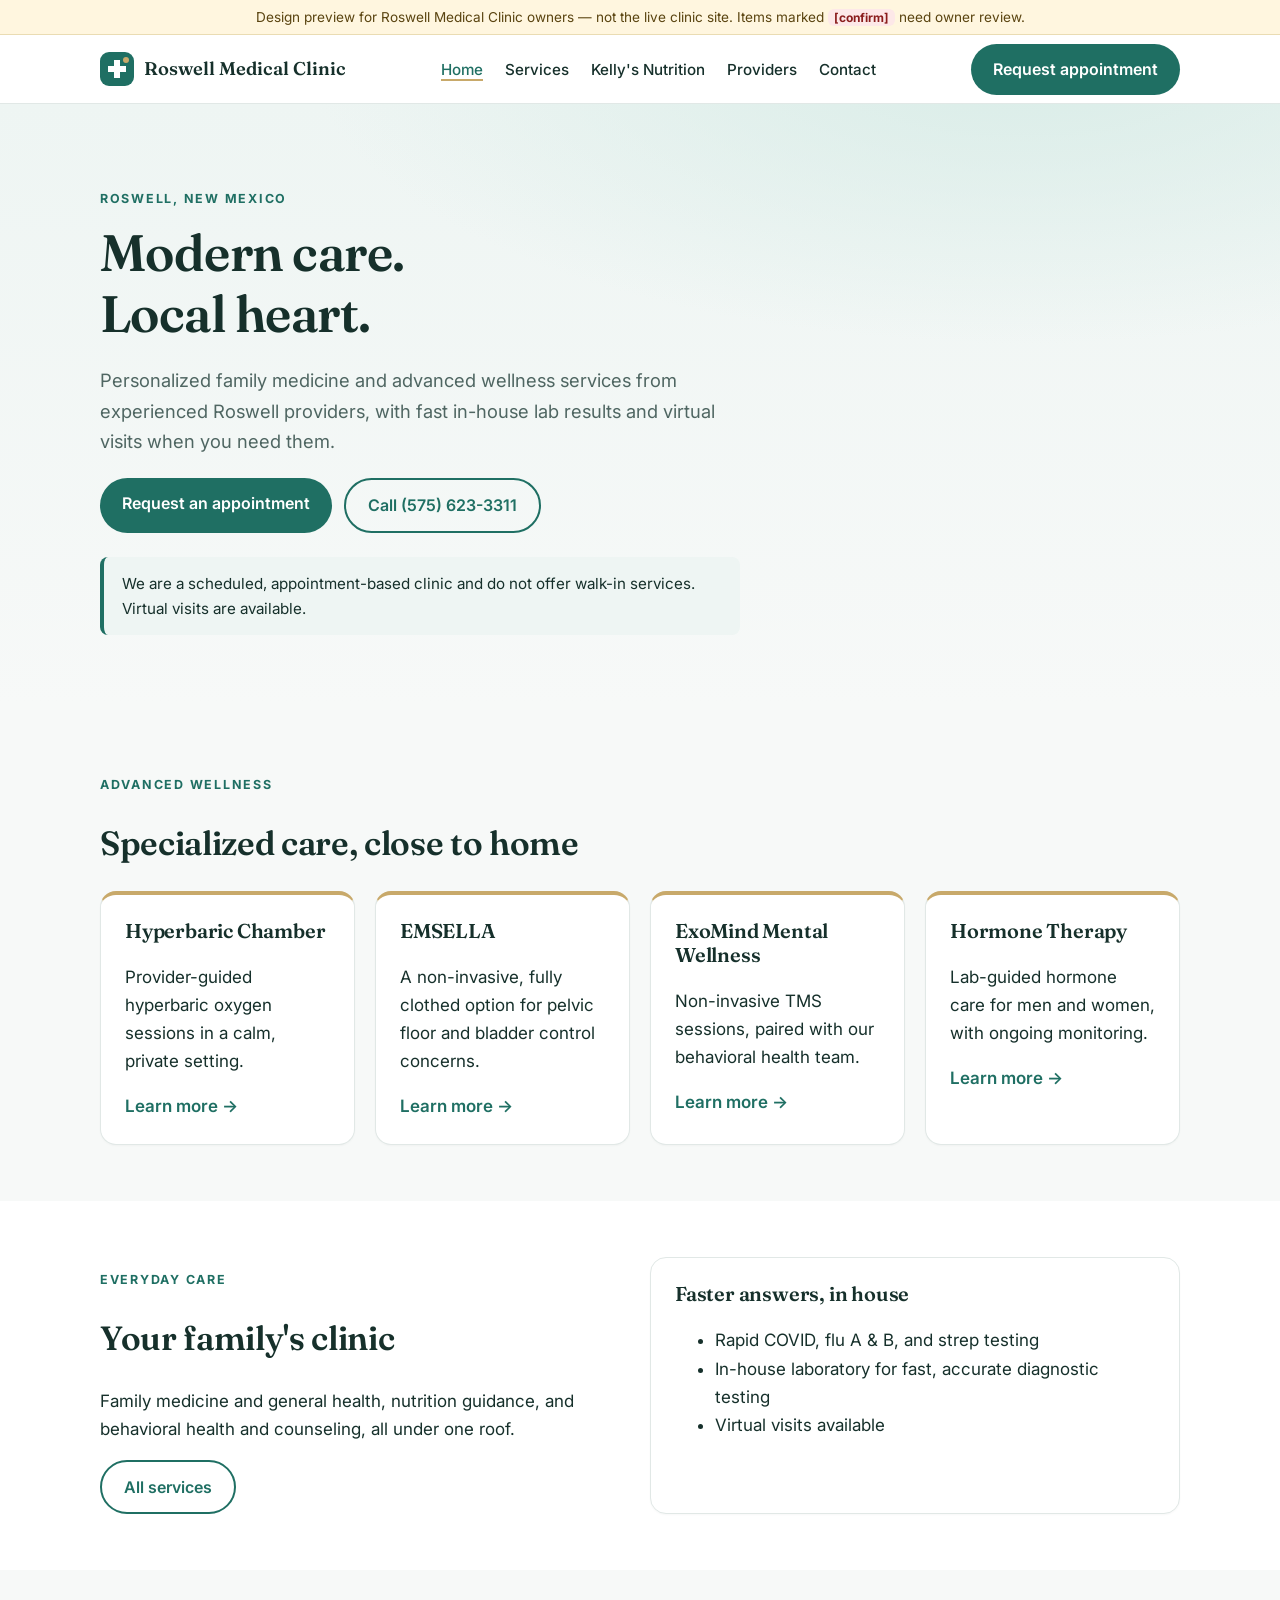
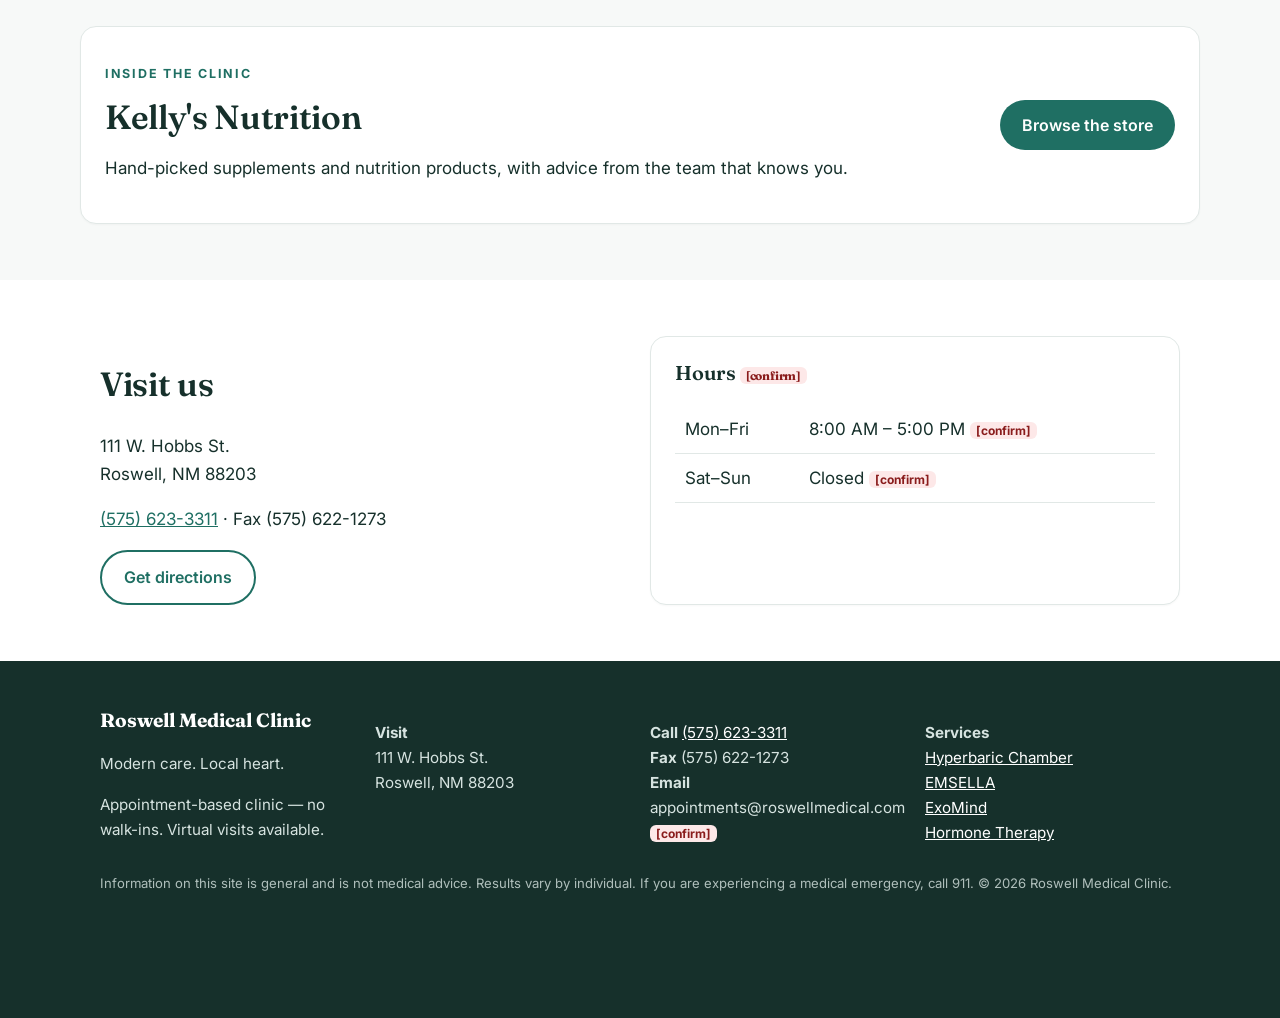
==== roswell-medical/index.html @ 718447cf "Add Roswell Medical Clinic preview site (1/3)" ====
<!doctype html><html lang="en"><head><meta charset="utf-8"><meta name="viewport" content="width=device-width,initial-scale=1">
<meta name="robots" content="noindex,nofollow"><title>Roswell Medical Clinic | Family Medicine & Wellness in Roswell, NM</title><meta name="description" content="Roswell Medical Clinic on W. Hobbs St.: family medicine, in-house lab, rapid testing, behavioral health, hormone therapy, hyperbaric, EMSELLA, and ExoMind. Appointment-based. Call (575) 623-3311.">
<meta property="og:title" content="Roswell Medical Clinic | Family Medicine & Wellness in Roswell, NM"><meta property="og:description" content="Roswell Medical Clinic on W. Hobbs St.: family medicine, in-house lab, rapid testing, behavioral health, hormone therapy, hyperbaric, EMSELLA, and ExoMind. Appointment-based. Call (575) 623-3311."><meta name="theme-color" content="#1f6f63">
<link rel="preconnect" href="https://fonts.googleapis.com"><link href="https://fonts.googleapis.com/css2?family=Fraunces:wght@600&family=Inter:wght@400;500;600;700&display=swap" rel="stylesheet">
<link rel="stylesheet" href="styles.css"><script type="application/ld+json">{"@context": "https://schema.org", "@type": ["MedicalClinic", "LocalBusiness"], "name": "Roswell Medical Clinic", "slogan": "Modern care. Local heart.", "telephone": "+1-575-623-3311", "faxNumber": "+1-575-622-1273", "address": {"@type": "PostalAddress", "streetAddress": "111 W. Hobbs St.", "addressLocality": "Roswell", "addressRegion": "NM", "postalCode": "88203", "addressCountry": "US"}, "url": "https://roswellmedical.com/", "medicalSpecialty": ["PrimaryCare", "Psychiatric"], "availableService": []}</script></head><body>
<a class="skip" href="#main">Skip to content</a><div class="preview">Design preview for Roswell Medical Clinic owners — not the live clinic site. Items marked <span class="confirm">[confirm]</span> need owner review.</div>
<header><div class="wrap hbar"><a class="logo" href="index.html"><svg width="34" height="34" viewBox="0 0 34 34" aria-hidden="true"><rect width="34" height="34" rx="9" fill="#1f6f63"/><path d="M14 8h6v6h6v6h-6v6h-6v-6H8v-6h6z" fill="#fff"/><circle cx="26" cy="8" r="3" fill="#c8a96a"/></svg><span>Roswell Medical Clinic</span></a>
<button class="menu-t" aria-expanded="false" aria-controls="nav" onclick="var n=document.getElementById('nav');n.classList.toggle('open');this.setAttribute('aria-expanded',n.classList.contains('open'))">Menu</button>
<nav id="nav" aria-label="Main"><ul><li><a href="index.html" aria-current="page">Home</a></li><li><a href="services.html">Services</a></li><li><a href="kellys-nutrition.html">Kelly's Nutrition</a></li><li><a href="providers.html">Providers</a></li><li><a href="contact.html">Contact</a></li></ul></nav><a class="btn" href="book.html">Request appointment</a></div></header>
<main id="main">
<section class="hero"><div class="wrap"><p class="eyebrow">Roswell, New Mexico</p><h1>Modern care.<br>Local heart.</h1><p class="lead">Personalized family medicine and advanced wellness services from experienced Roswell providers, with fast in-house lab results and virtual visits when you need them.</p>
<div class="cta"><a class="btn" href="book.html">Request an appointment</a><a class="btn ghost" href="tel:+15756233311">Call (575) 623-3311</a></div>
<p class="note" style="margin-top:24px;max-width:640px">We are a scheduled, appointment-based clinic and do not offer walk-in services. Virtual visits are available.</p></div></section>
<section><div class="wrap"><p class="eyebrow">Advanced wellness</p><h2>Specialized care, close to home</h2><div class="grid">
<div class="card feature"><h3>Hyperbaric Chamber</h3><p>Provider-guided hyperbaric oxygen sessions in a calm, private setting.</p><a class="more" href="hyperbaric-chamber-roswell-nm.html">Learn more →</a></div>
<div class="card feature"><h3>EMSELLA</h3><p>A non-invasive, fully clothed option for pelvic floor and bladder control concerns.</p><a class="more" href="emsella-roswell-nm.html">Learn more →</a></div>
<div class="card feature"><h3>ExoMind Mental Wellness</h3><p>Non-invasive TMS sessions, paired with our behavioral health team.</p><a class="more" href="exomind-roswell-nm.html">Learn more →</a></div>
<div class="card feature"><h3>Hormone Therapy</h3><p>Lab-guided hormone care for men and women, with ongoing monitoring.</p><a class="more" href="hormone-therapy-roswell-nm.html">Learn more →</a></div></div></div></section>
<section style="background:#fff"><div class="wrap grid"><div><p class="eyebrow">Everyday care</p><h2>Your family's clinic</h2><p>Family medicine and general health, nutrition guidance, and behavioral health and counseling, all under one roof.</p><a class="btn ghost" href="services.html">All services</a></div>
<div class="card"><h3>Faster answers, in house</h3><ul><li>Rapid COVID, flu A &amp; B, and strep testing</li><li>In-house laboratory for fast, accurate diagnostic testing</li><li>Virtual visits available</li></ul></div></div></section>
<section><div class="wrap card" style="display:flex;flex-wrap:wrap;gap:24px;align-items:center;justify-content:space-between"><div><p class="eyebrow">Inside the clinic</p><h2 style="margin:.2em 0">Kelly's Nutrition</h2><p>Hand-picked supplements and nutrition products, with advice from the team that knows you.</p></div><a class="btn" href="kellys-nutrition.html">Browse the store</a></div></section>
<section style="background:#fff"><div class="wrap grid"><div><h2>Visit us</h2><p>111 W. Hobbs St.<br>Roswell, NM 88203</p><p><a href="tel:+15756233311">(575) 623-3311</a> · Fax (575) 622-1273</p><a class="btn ghost" href="https://maps.google.com/?q=111+W+Hobbs+St+Roswell+NM+88203">Get directions</a></div><div class="card"><h3>Hours <span class="confirm">[confirm]</span></h3><table><tr><td>Mon–Fri</td><td>8:00 AM – 5:00 PM <span class="confirm">[confirm]</span></td></tr><tr><td>Sat–Sun</td><td>Closed <span class="confirm">[confirm]</span></td></tr></table></div></div></section></main>
<footer><div class="wrap grid"><div><strong style="font-family:Fraunces,serif;font-size:1.2rem;color:#fff">Roswell Medical Clinic</strong><p>Modern care. Local heart.</p><p>Appointment-based clinic — no walk-ins. Virtual visits available.</p></div>
<div><p><strong>Visit</strong><br>111 W. Hobbs St.<br>Roswell, NM 88203</p></div><div><p><strong>Call</strong> <a href="tel:+15756233311">(575) 623-3311</a><br><strong>Fax</strong> (575) 622-1273<br><strong>Email</strong> appointments@roswellmedical.com <span class="confirm">[confirm]</span></p></div>
<div><p><strong>Services</strong><br><a href="hyperbaric-chamber-roswell-nm.html">Hyperbaric Chamber</a><br><a href="emsella-roswell-nm.html">EMSELLA</a><br><a href="exomind-roswell-nm.html">ExoMind</a><br><a href="hormone-therapy-roswell-nm.html">Hormone Therapy</a></p></div></div>
<div class="wrap"><p style="font-size:.82rem;opacity:.8">Information on this site is general and is not medical advice. Results vary by individual. If you are experiencing a medical emergency, call 911. © 2026 Roswell Medical Clinic.</p></div></footer>
<div class="mbar"><a class="btn ghost" href="tel:+15756233311">Call</a><a class="btn" href="book.html">Book</a></div></body></html>
---- roswell-medical/styles.css ----
:root{--ink:#16302b;--muted:#4f6662;--bg:#f7f9f8;--card:#fff;--brand:#1f6f63;--brand-d:#154f47;--accent:#c8a96a;--line:#e1e8e6;--r:16px}
*{box-sizing:border-box}html{scroll-behavior:smooth}body{margin:0;font-family:"Inter",system-ui,-apple-system,Segoe UI,Roboto,sans-serif;color:var(--ink);background:var(--bg);line-height:1.65;font-size:17px}
h1,h2,h3{font-family:"Fraunces",Georgia,serif;line-height:1.2;font-weight:600;letter-spacing:-.01em}h1{font-size:clamp(2rem,5vw,3.2rem);margin:.2em 0 .4em}h2{font-size:clamp(1.5rem,3.4vw,2.1rem)}
a{color:var(--brand)}a:focus-visible,button:focus-visible,input:focus-visible,select:focus-visible,textarea:focus-visible{outline:3px solid var(--accent);outline-offset:2px}
.skip{position:absolute;left:-999px}.skip:focus{left:8px;top:8px;background:#fff;padding:8px;z-index:99}
.wrap{max-width:1120px;margin:0 auto;padding:0 20px}
.preview{background:#fff6df;color:#5a4410;font-size:.85rem;text-align:center;padding:6px 12px;border-bottom:1px solid #eadcb3}
header{background:rgba(255,255,255,.95);backdrop-filter:blur(8px);border-bottom:1px solid var(--line);position:sticky;top:0;z-index:20}
.hbar{display:flex;align-items:center;justify-content:space-between;gap:16px;min-height:68px}
.logo{display:flex;align-items:center;gap:10px;text-decoration:none;color:var(--ink);font-family:"Fraunces",Georgia,serif;font-weight:600;font-size:1.15rem}
.logo svg{flex:none}
nav ul{list-style:none;display:flex;gap:22px;margin:0;padding:0}nav a{text-decoration:none;color:var(--ink);font-weight:500;font-size:.95rem}nav a[aria-current]{color:var(--brand);border-bottom:2px solid var(--accent)}
.btn{display:inline-block;background:var(--brand);color:#fff;text-decoration:none;padding:12px 22px;border-radius:999px;font-weight:600;border:0;cursor:pointer;font-size:1rem}.btn:hover{background:var(--brand-d)}.btn.ghost{background:transparent;color:var(--brand);border:2px solid var(--brand)}
.menu-t{display:none;background:none;border:1px solid var(--line);border-radius:10px;padding:8px 12px;font-size:1rem}
.hero{background:radial-gradient(1200px 500px at 80% -10%,#d8ece7 0,transparent 60%),linear-gradient(180deg,#eef5f3,#f7f9f8);padding:72px 0 56px}
.eyebrow{text-transform:uppercase;letter-spacing:.14em;font-size:.78rem;color:var(--brand);font-weight:700}
.lead{font-size:1.15rem;color:var(--muted);max-width:640px}
.cta{display:flex;flex-wrap:wrap;gap:12px;margin-top:22px}
section{padding:56px 0}.grid{display:grid;gap:20px;grid-template-columns:repeat(auto-fit,minmax(250px,1fr))}
.card{background:var(--card);border:1px solid var(--line);border-radius:var(--r);padding:24px;box-shadow:0 1px 2px rgba(0,0,0,.03)}.card h3{margin-top:0;font-size:1.25rem}.card a.more{font-weight:600;text-decoration:none}
.feature{border-top:4px solid var(--accent)}
.note{background:#eef5f3;border-left:4px solid var(--brand);padding:14px 18px;border-radius:8px;font-size:.95rem}
.warn{background:#fff6df;border-left:4px solid var(--accent);padding:14px 18px;border-radius:8px;font-size:.92rem}
.confirm{background:#fde8e8;color:#8a1c1c;font-size:.75rem;font-weight:700;padding:1px 6px;border-radius:6px;white-space:nowrap}
.price{font-size:1.2rem;font-weight:700}
details{background:#fff;border:1px solid var(--line);border-radius:12px;padding:14px 18px;margin:10px 0}summary{cursor:pointer;font-weight:600}
.steps{counter-reset:s;list-style:none;padding:0}.steps li{counter-increment:s;padding-left:46px;position:relative;margin:14px 0}.steps li:before{content:counter(s);position:absolute;left:0;top:0;width:32px;height:32px;border-radius:50%;background:var(--brand);color:#fff;display:grid;place-items:center;font-weight:700}
form .row{display:grid;gap:16px;grid-template-columns:1fr 1fr}label{font-weight:600;display:block;margin-bottom:4px}input,select,textarea{width:100%;padding:12px;border:1px solid #c5d3d0;border-radius:10px;font:inherit;background:#fff}fieldset{border:1px solid var(--line);border-radius:10px}
table{border-collapse:collapse;width:100%}td,th{padding:10px;border-bottom:1px solid var(--line);text-align:left}
footer{background:var(--ink);color:#d6e3e0;padding:44px 0 110px;font-size:.95rem}footer a{color:#fff}
.mbar{display:none}
@media(max-width:860px){nav{display:none;position:absolute;top:68px;left:0;right:0;background:#fff;border-bottom:1px solid var(--line)}nav.open{display:block}nav ul{flex-direction:column;padding:14px 20px;gap:14px}.menu-t{display:block}.hbar .btn{display:none}form .row{grid-template-columns:1fr}
.mbar{display:flex;position:fixed;bottom:0;left:0;right:0;z-index:30;gap:10px;padding:10px 12px calc(10px + env(safe-area-inset-bottom));background:#fff;border-top:1px solid var(--line);box-shadow:0 -4px 16px rgba(0,0,0,.06)}.mbar a{flex:1;text-align:center}}
@media(prefers-reduced-motion:reduce){html{scroll-behavior:auto}}
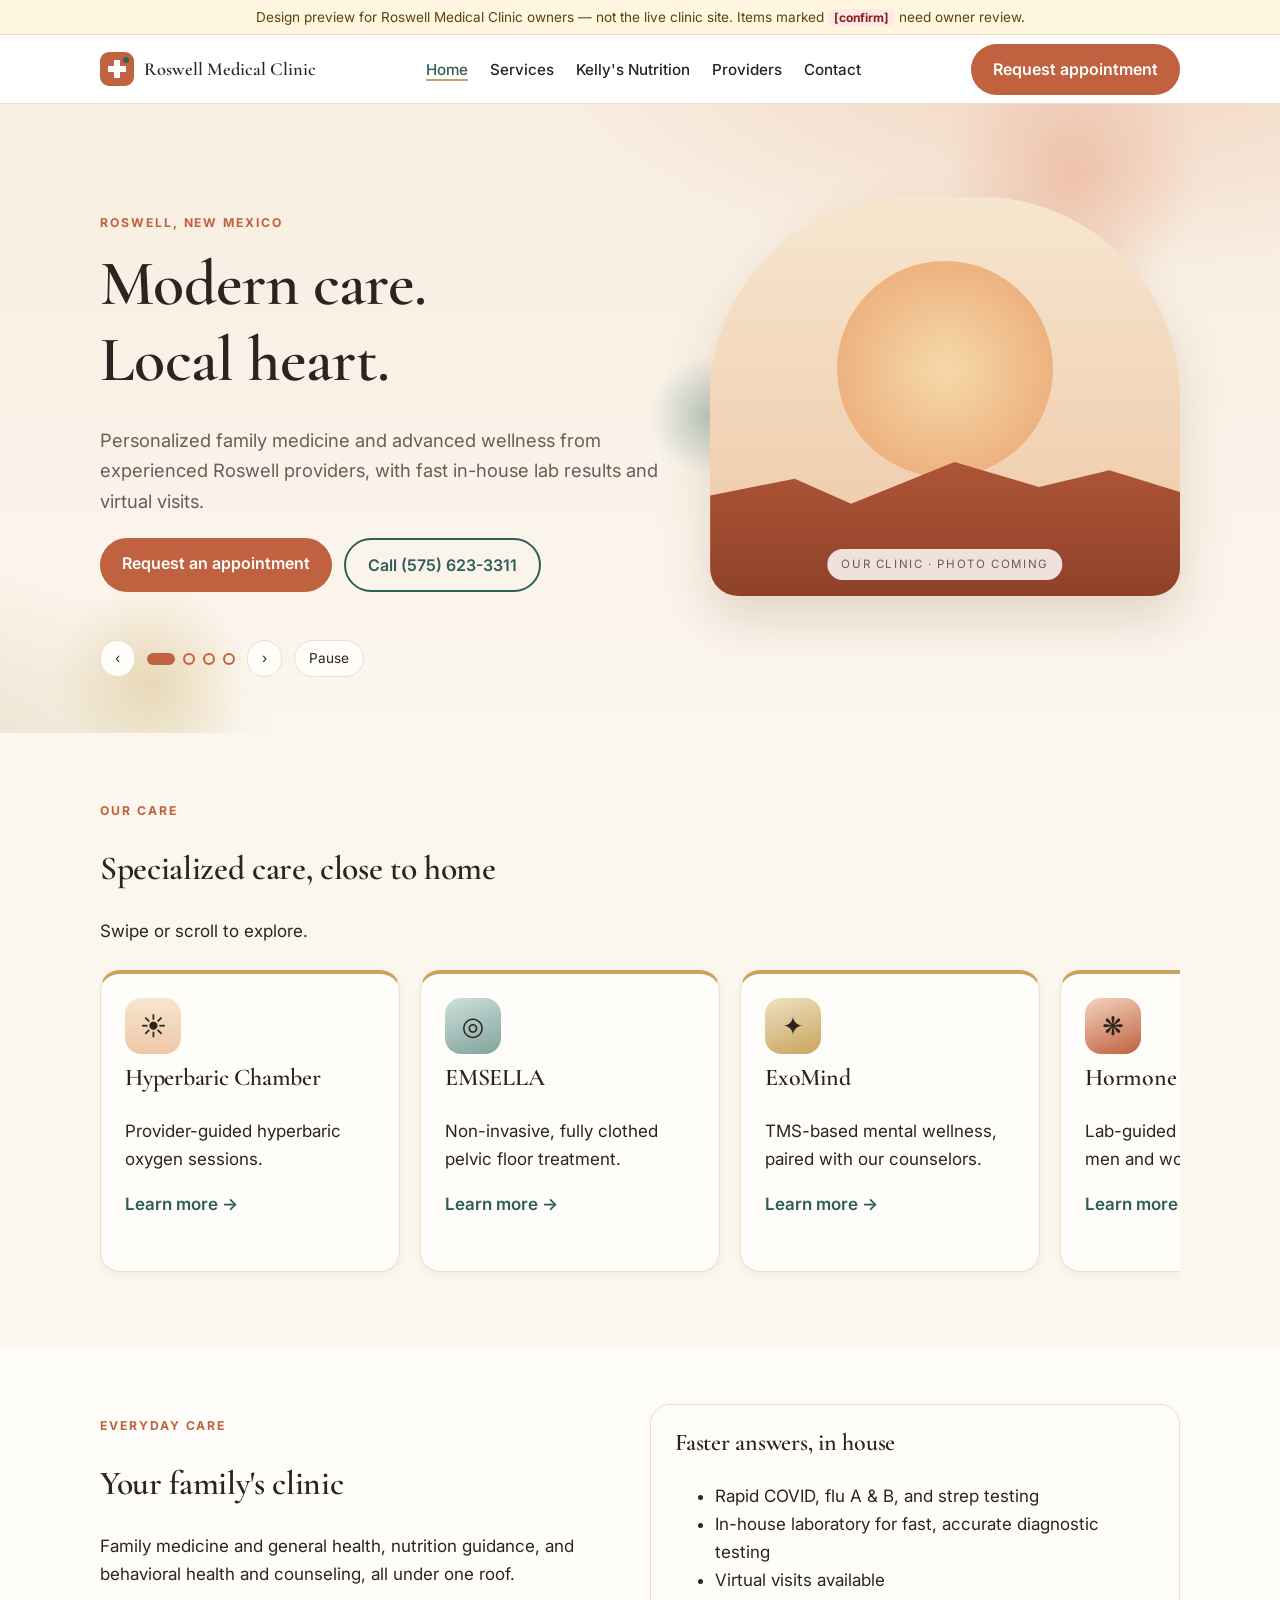
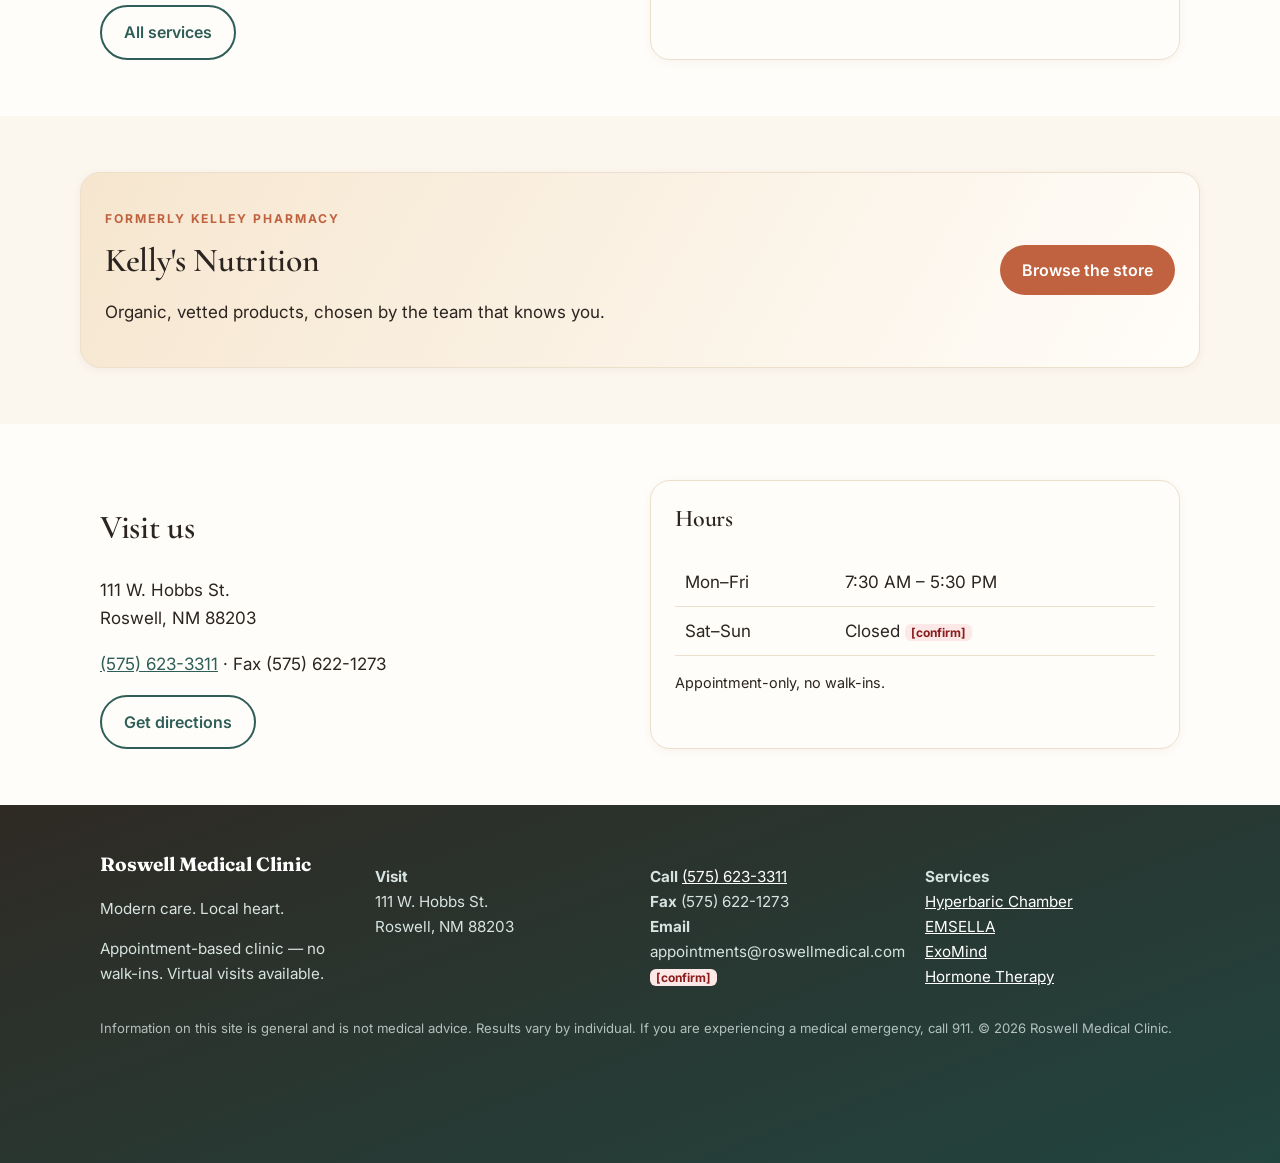
==== commit e285a9da: "Roswell Medical v2: warm redesign, carousels (1/3)" ====
--- a/roswell-medical/index.html
+++ b/roswell-medical/index.html
@@ -1,27 +1,21 @@
 <!doctype html><html lang="en"><head><meta charset="utf-8"><meta name="viewport" content="width=device-width,initial-scale=1">
-<meta name="robots" content="noindex,nofollow"><title>Roswell Medical Clinic | Family Medicine & Wellness in Roswell, NM</title><meta name="description" content="Roswell Medical Clinic on W. Hobbs St.: family medicine, in-house lab, rapid testing, behavioral health, hormone therapy, hyperbaric, EMSELLA, and ExoMind. Appointment-based. Call (575) 623-3311.">
-<meta property="og:title" content="Roswell Medical Clinic | Family Medicine & Wellness in Roswell, NM"><meta property="og:description" content="Roswell Medical Clinic on W. Hobbs St.: family medicine, in-house lab, rapid testing, behavioral health, hormone therapy, hyperbaric, EMSELLA, and ExoMind. Appointment-based. Call (575) 623-3311."><meta name="theme-color" content="#1f6f63">
-<link rel="preconnect" href="https://fonts.googleapis.com"><link href="https://fonts.googleapis.com/css2?family=Fraunces:wght@600&family=Inter:wght@400;500;600;700&display=swap" rel="stylesheet">
+<meta name="robots" content="noindex,nofollow"><title>Roswell Medical Clinic | Family Medicine & Wellness in Roswell, NM</title><meta name="description" content="Roswell Medical Clinic on W. Hobbs St.: family medicine, in-house lab, rapid testing, behavioral health, hormone therapy, hyperbaric, EMSELLA, ExoMind, and Kelly's Nutrition. Call (575) 623-3311.">
+<meta property="og:title" content="Roswell Medical Clinic | Family Medicine & Wellness in Roswell, NM"><meta property="og:description" content="Roswell Medical Clinic on W. Hobbs St.: family medicine, in-house lab, rapid testing, behavioral health, hormone therapy, hyperbaric, EMSELLA, ExoMind, and Kelly's Nutrition. Call (575) 623-3311."><meta name="theme-color" content="#c0623f">
+<link rel="preconnect" href="https://fonts.googleapis.com"><link href="https://fonts.googleapis.com/css2?family=Cormorant+Garamond:wght@500;600;700&family=Fraunces:wght@600&family=Inter:wght@400;500;600;700&display=swap" rel="stylesheet">
 <link rel="stylesheet" href="styles.css"><script type="application/ld+json">{"@context": "https://schema.org", "@type": ["MedicalClinic", "LocalBusiness"], "name": "Roswell Medical Clinic", "slogan": "Modern care. Local heart.", "telephone": "+1-575-623-3311", "faxNumber": "+1-575-622-1273", "address": {"@type": "PostalAddress", "streetAddress": "111 W. Hobbs St.", "addressLocality": "Roswell", "addressRegion": "NM", "postalCode": "88203", "addressCountry": "US"}, "url": "https://roswellmedical.com/", "medicalSpecialty": ["PrimaryCare", "Psychiatric"], "availableService": []}</script></head><body>
 <a class="skip" href="#main">Skip to content</a><div class="preview">Design preview for Roswell Medical Clinic owners — not the live clinic site. Items marked <span class="confirm">[confirm]</span> need owner review.</div>
-<header><div class="wrap hbar"><a class="logo" href="index.html"><svg width="34" height="34" viewBox="0 0 34 34" aria-hidden="true"><rect width="34" height="34" rx="9" fill="#1f6f63"/><path d="M14 8h6v6h6v6h-6v6h-6v-6H8v-6h6z" fill="#fff"/><circle cx="26" cy="8" r="3" fill="#c8a96a"/></svg><span>Roswell Medical Clinic</span></a>
+<header><div class="wrap hbar"><a class="logo" href="index.html"><svg width="34" height="34" viewBox="0 0 34 34" aria-hidden="true"><rect width="34" height="34" rx="9" fill="#c0623f"/><path d="M14 8h6v6h6v6h-6v6h-6v-6H8v-6h6z" fill="#fff"/><circle cx="26" cy="8" r="3" fill="#2f5d57"/></svg><span>Roswell Medical Clinic</span></a>
 <button class="menu-t" aria-expanded="false" aria-controls="nav" onclick="var n=document.getElementById('nav');n.classList.toggle('open');this.setAttribute('aria-expanded',n.classList.contains('open'))">Menu</button>
 <nav id="nav" aria-label="Main"><ul><li><a href="index.html" aria-current="page">Home</a></li><li><a href="services.html">Services</a></li><li><a href="kellys-nutrition.html">Kelly's Nutrition</a></li><li><a href="providers.html">Providers</a></li><li><a href="contact.html">Contact</a></li></ul></nav><a class="btn" href="book.html">Request appointment</a></div></header>
 <main id="main">
-<section class="hero"><div class="wrap"><p class="eyebrow">Roswell, New Mexico</p><h1>Modern care.<br>Local heart.</h1><p class="lead">Personalized family medicine and advanced wellness services from experienced Roswell providers, with fast in-house lab results and virtual visits when you need them.</p>
-<div class="cta"><a class="btn" href="book.html">Request an appointment</a><a class="btn ghost" href="tel:+15756233311">Call (575) 623-3311</a></div>
-<p class="note" style="margin-top:24px;max-width:640px">We are a scheduled, appointment-based clinic and do not offer walk-in services. Virtual visits are available.</p></div></section>
-<section><div class="wrap"><p class="eyebrow">Advanced wellness</p><h2>Specialized care, close to home</h2><div class="grid">
-<div class="card feature"><h3>Hyperbaric Chamber</h3><p>Provider-guided hyperbaric oxygen sessions in a calm, private setting.</p><a class="more" href="hyperbaric-chamber-roswell-nm.html">Learn more →</a></div>
-<div class="card feature"><h3>EMSELLA</h3><p>A non-invasive, fully clothed option for pelvic floor and bladder control concerns.</p><a class="more" href="emsella-roswell-nm.html">Learn more →</a></div>
-<div class="card feature"><h3>ExoMind Mental Wellness</h3><p>Non-invasive TMS sessions, paired with our behavioral health team.</p><a class="more" href="exomind-roswell-nm.html">Learn more →</a></div>
-<div class="card feature"><h3>Hormone Therapy</h3><p>Lab-guided hormone care for men and women, with ongoing monitoring.</p><a class="more" href="hormone-therapy-roswell-nm.html">Learn more →</a></div></div></div></section>
-<section style="background:#fff"><div class="wrap grid"><div><p class="eyebrow">Everyday care</p><h2>Your family's clinic</h2><p>Family medicine and general health, nutrition guidance, and behavioral health and counseling, all under one roof.</p><a class="btn ghost" href="services.html">All services</a></div>
+<section class="hero" aria-label="Featured"><div class="blob b1"></div><div class="blob b2"></div><div class="blob b3"></div><div class="wrap"><div class="car" data-car aria-roledescription="carousel" aria-label="Clinic highlights"><div class="car-track" aria-live="off"><div class="slide" role="group" aria-roledescription="slide"><div class="hs"><div><p class="eyebrow">Roswell, New Mexico</p><h1>Modern care.<br>Local heart.</h1><p class="lead">Personalized family medicine and advanced wellness from experienced Roswell providers, with fast in-house lab results and virtual visits.</p><div class="cta"><a class="btn" href="book.html">Request an appointment</a><a class="btn ghost" href="tel:+15756233311">Call (575) 623-3311</a></div></div><div class="art g1" role="img" aria-label="Decorative illustration, Our clinic photo coming"><div class="sun"></div><div class="mesa"></div><span class="tag">Our clinic · photo coming</span></div></div></div><div class="slide" role="group" aria-roledescription="slide"><div class="hs"><div><p class="eyebrow">Advanced wellness</p><h1>Hyperbaric chamber, right here in Roswell</h1><p class="lead">Provider-guided hyperbaric oxygen sessions in a calm, private setting. Every plan starts with a consultation.</p><div class="cta"><a class="btn" href="hyperbaric-chamber-roswell-nm.html">Explore hyperbaric</a><a class="btn ghost" href="book.html?service=hyperbaric">Book a consult</a></div></div><div class="art g2" role="img" aria-label="Decorative illustration, Hyperbaric suite photo coming"><div class="ring" style="width:60%;aspect-ratio:1;top:12%;left:20%"></div><div class="ring" style="width:36%;aspect-ratio:1;top:24%;left:32%;animation-delay:-4s"></div><span class="tag">Hyperbaric suite · photo coming</span></div></div></div><div class="slide" role="group" aria-roledescription="slide"><div class="hs"><div><p class="eyebrow">Inside the clinic</p><h1>Kelly's Nutrition</h1><p class="lead">Formerly Kelley Pharmacy, now Kelly's Nutrition. Organic, vetted supplements, therapeutics, freezer meats, and freeze-dryers.</p><div class="cta"><a class="btn" href="kellys-nutrition.html">Visit the store</a><a class="btn ghost" href="tel:+15756233311">Ask our nutrition desk</a></div></div><div class="art g3" role="img" aria-label="Decorative illustration, Kelly's Nutrition photo coming"><div class="sun"></div><div class="mesa"></div><span class="tag">Kelly's Nutrition · photo coming</span></div></div></div><div class="slide" role="group" aria-roledescription="slide"><div class="hs"><div><p class="eyebrow">Appointment-based care</p><h1>Book a visit that fits your day</h1><p class="lead">Open weekdays 7:30 AM to 5:30 PM. We're appointment-only, no walk-ins, and virtual visits are available.</p><div class="cta"><a class="btn" href="book.html">Request an appointment</a><a class="btn ghost" href="contact.html">Hours &amp; directions</a></div></div><div class="art g4" role="img" aria-label="Decorative illustration, Front desk photo coming"><div class="ring" style="width:60%;aspect-ratio:1;top:12%;left:20%"></div><div class="ring" style="width:36%;aspect-ratio:1;top:24%;left:32%;animation-delay:-4s"></div><span class="tag">Front desk · photo coming</span></div></div></div></div><div class="ctrl"><button class="arr prev" type="button" aria-label="Previous slide">‹</button><div class="dots"></div><button class="arr next" type="button" aria-label="Next slide">›</button><button class="pb" type="button">Pause</button></div></div></div></section>
+<section><div class="wrap"><p class="eyebrow">Our care</p><h2>Specialized care, close to home</h2><p>Swipe or scroll to explore.</p><div class="rail" role="region" aria-label="Services" tabindex="0"><div class="card feature"><div class="cat-ic g1" aria-hidden="true">☀</div><h3>Hyperbaric Chamber</h3><p>Provider-guided hyperbaric oxygen sessions.</p><a class="more" href="hyperbaric-chamber-roswell-nm.html">Learn more →</a></div><div class="card feature"><div class="cat-ic g2" aria-hidden="true">◎</div><h3>EMSELLA</h3><p>Non-invasive, fully clothed pelvic floor treatment.</p><a class="more" href="emsella-roswell-nm.html">Learn more →</a></div><div class="card feature"><div class="cat-ic g3" aria-hidden="true">✦</div><h3>ExoMind</h3><p>TMS-based mental wellness, paired with our counselors.</p><a class="more" href="exomind-roswell-nm.html">Learn more →</a></div><div class="card feature"><div class="cat-ic g4" aria-hidden="true">❋</div><h3>Hormone Therapy</h3><p>Lab-guided hormone care for men and women.</p><a class="more" href="hormone-therapy-roswell-nm.html">Learn more →</a></div><div class="card feature"><div class="cat-ic g1" aria-hidden="true">✚</div><h3>Family Medicine</h3><p>Checkups, chronic care, and sick visits for every age.</p><a class="more" href="services.html">Learn more →</a></div><div class="card feature"><div class="cat-ic g2" aria-hidden="true">⚗</div><h3>In-House Lab &amp; Rapid Tests</h3><p>COVID, flu A &amp; B, and strep, plus fast diagnostics.</p><a class="more" href="services.html">Learn more →</a></div><div class="card feature"><div class="cat-ic g3" aria-hidden="true">❦</div><h3>Behavioral Health</h3><p>Counseling and behavioral health support.</p><a class="more" href="services.html">Learn more →</a></div></div></div></section>
+<section style="background:var(--card)"><div class="wrap grid"><div><p class="eyebrow">Everyday care</p><h2>Your family's clinic</h2><p>Family medicine and general health, nutrition guidance, and behavioral health and counseling, all under one roof.</p><a class="btn ghost" href="services.html">All services</a></div>
 <div class="card"><h3>Faster answers, in house</h3><ul><li>Rapid COVID, flu A &amp; B, and strep testing</li><li>In-house laboratory for fast, accurate diagnostic testing</li><li>Virtual visits available</li></ul></div></div></section>
-<section><div class="wrap card" style="display:flex;flex-wrap:wrap;gap:24px;align-items:center;justify-content:space-between"><div><p class="eyebrow">Inside the clinic</p><h2 style="margin:.2em 0">Kelly's Nutrition</h2><p>Hand-picked supplements and nutrition products, with advice from the team that knows you.</p></div><a class="btn" href="kellys-nutrition.html">Browse the store</a></div></section>
-<section style="background:#fff"><div class="wrap grid"><div><h2>Visit us</h2><p>111 W. Hobbs St.<br>Roswell, NM 88203</p><p><a href="tel:+15756233311">(575) 623-3311</a> · Fax (575) 622-1273</p><a class="btn ghost" href="https://maps.google.com/?q=111+W+Hobbs+St+Roswell+NM+88203">Get directions</a></div><div class="card"><h3>Hours <span class="confirm">[confirm]</span></h3><table><tr><td>Mon–Fri</td><td>8:00 AM – 5:00 PM <span class="confirm">[confirm]</span></td></tr><tr><td>Sat–Sun</td><td>Closed <span class="confirm">[confirm]</span></td></tr></table></div></div></section></main>
+<section><div class="wrap card" style="display:flex;flex-wrap:wrap;gap:24px;align-items:center;justify-content:space-between;background:linear-gradient(120deg,#f6e6cf,#fffdf9)"><div><p class="eyebrow">Formerly Kelley Pharmacy</p><h2 style="margin:.2em 0">Kelly's Nutrition</h2><p>Organic, vetted products, chosen by the team that knows you.</p></div><a class="btn" href="kellys-nutrition.html">Browse the store</a></div></section>
+<section style="background:var(--card)"><div class="wrap grid"><div><h2>Visit us</h2><p>111 W. Hobbs St.<br>Roswell, NM 88203</p><p><a href="tel:+15756233311">(575) 623-3311</a> · Fax (575) 622-1273</p><a class="btn ghost" href="https://maps.google.com/?q=111+W+Hobbs+St+Roswell+NM+88203">Get directions</a></div><div class="card"><h3>Hours</h3><table><tr><td>Mon–Fri</td><td>7:30 AM – 5:30 PM</td></tr><tr><td>Sat–Sun</td><td>Closed <span class="confirm">[confirm]</span></td></tr></table><p style="font-size:.9rem">Appointment-only, no walk-ins.</p></div></div></section></main>
 <footer><div class="wrap grid"><div><strong style="font-family:Fraunces,serif;font-size:1.2rem;color:#fff">Roswell Medical Clinic</strong><p>Modern care. Local heart.</p><p>Appointment-based clinic — no walk-ins. Virtual visits available.</p></div>
 <div><p><strong>Visit</strong><br>111 W. Hobbs St.<br>Roswell, NM 88203</p></div><div><p><strong>Call</strong> <a href="tel:+15756233311">(575) 623-3311</a><br><strong>Fax</strong> (575) 622-1273<br><strong>Email</strong> appointments@roswellmedical.com <span class="confirm">[confirm]</span></p></div>
 <div><p><strong>Services</strong><br><a href="hyperbaric-chamber-roswell-nm.html">Hyperbaric Chamber</a><br><a href="emsella-roswell-nm.html">EMSELLA</a><br><a href="exomind-roswell-nm.html">ExoMind</a><br><a href="hormone-therapy-roswell-nm.html">Hormone Therapy</a></p></div></div>
 <div class="wrap"><p style="font-size:.82rem;opacity:.8">Information on this site is general and is not medical advice. Results vary by individual. If you are experiencing a medical emergency, call 911. © 2026 Roswell Medical Clinic.</p></div></footer>
-<div class="mbar"><a class="btn ghost" href="tel:+15756233311">Call</a><a class="btn" href="book.html">Book</a></div></body></html>+<div class="mbar"><a class="btn ghost" href="tel:+15756233311">Call</a><a class="btn" href="book.html">Book</a></div><script src="site.js" defer></script></body></html>
--- a/roswell-medical/styles.css
+++ b/roswell-medical/styles.css
@@ -1,35 +1,53 @@
 
-:root{--ink:#16302b;--muted:#4f6662;--bg:#f7f9f8;--card:#fff;--brand:#1f6f63;--brand-d:#154f47;--accent:#c8a96a;--line:#e1e8e6;--r:16px}
+:root{--ink:#2b2420;--muted:#6b5d52;--bg:#fbf6ee;--card:#fffdf9;--brand:#2f5d57;--brand-d:#22443f;--terra:#c0623f;--sand:#e9d8bf;--accent:#c9a45c;--line:#ecdfcc;--r:20px}
 *{box-sizing:border-box}html{scroll-behavior:smooth}body{margin:0;font-family:"Inter",system-ui,-apple-system,Segoe UI,Roboto,sans-serif;color:var(--ink);background:var(--bg);line-height:1.65;font-size:17px}
-h1,h2,h3{font-family:"Fraunces",Georgia,serif;line-height:1.2;font-weight:600;letter-spacing:-.01em}h1{font-size:clamp(2rem,5vw,3.2rem);margin:.2em 0 .4em}h2{font-size:clamp(1.5rem,3.4vw,2.1rem)}
+h1,h2,h3{font-family:"Cormorant Garamond","Fraunces",Georgia,serif;line-height:1.2;font-weight:600;letter-spacing:-.01em}h1{font-size:clamp(2.4rem,6vw,4rem);margin:.2em 0 .4em}h2{font-size:clamp(1.5rem,3.4vw,2.1rem)}
 a{color:var(--brand)}a:focus-visible,button:focus-visible,input:focus-visible,select:focus-visible,textarea:focus-visible{outline:3px solid var(--accent);outline-offset:2px}
 .skip{position:absolute;left:-999px}.skip:focus{left:8px;top:8px;background:#fff;padding:8px;z-index:99}
 .wrap{max-width:1120px;margin:0 auto;padding:0 20px}
 .preview{background:#fff6df;color:#5a4410;font-size:.85rem;text-align:center;padding:6px 12px;border-bottom:1px solid #eadcb3}
 header{background:rgba(255,255,255,.95);backdrop-filter:blur(8px);border-bottom:1px solid var(--line);position:sticky;top:0;z-index:20}
 .hbar{display:flex;align-items:center;justify-content:space-between;gap:16px;min-height:68px}
-.logo{display:flex;align-items:center;gap:10px;text-decoration:none;color:var(--ink);font-family:"Fraunces",Georgia,serif;font-weight:600;font-size:1.15rem}
+.logo{display:flex;align-items:center;gap:10px;text-decoration:none;color:var(--ink);font-family:"Cormorant Garamond","Fraunces",Georgia,serif;font-weight:600;font-size:1.15rem}
 .logo svg{flex:none}
 nav ul{list-style:none;display:flex;gap:22px;margin:0;padding:0}nav a{text-decoration:none;color:var(--ink);font-weight:500;font-size:.95rem}nav a[aria-current]{color:var(--brand);border-bottom:2px solid var(--accent)}
-.btn{display:inline-block;background:var(--brand);color:#fff;text-decoration:none;padding:12px 22px;border-radius:999px;font-weight:600;border:0;cursor:pointer;font-size:1rem}.btn:hover{background:var(--brand-d)}.btn.ghost{background:transparent;color:var(--brand);border:2px solid var(--brand)}
+.btn{display:inline-block;transition:transform .2s,background .2s;background:var(--terra);color:#fff;text-decoration:none;padding:12px 22px;border-radius:999px;font-weight:600;border:0;cursor:pointer;font-size:1rem}.btn:hover{background:#a14f30;transform:translateY(-2px)}.btn.ghost{background:transparent;color:var(--brand);border:2px solid var(--brand)}.btn.ghost:hover{background:var(--brand);color:#fff}
 .menu-t{display:none;background:none;border:1px solid var(--line);border-radius:10px;padding:8px 12px;font-size:1rem}
-.hero{background:radial-gradient(1200px 500px at 80% -10%,#d8ece7 0,transparent 60%),linear-gradient(180deg,#eef5f3,#f7f9f8);padding:72px 0 56px}
-.eyebrow{text-transform:uppercase;letter-spacing:.14em;font-size:.78rem;color:var(--brand);font-weight:700}
+.hero{background:radial-gradient(900px 420px at 85% -10%,#f1d3bf 0,transparent 60%),radial-gradient(700px 400px at -10% 110%,#e6dcc3 0,transparent 60%),linear-gradient(180deg,#f8eee1,#fbf6ee);padding:72px 0 56px;position:relative;overflow:hidden}
+.eyebrow{text-transform:uppercase;letter-spacing:.16em;font-size:.76rem;color:var(--terra);font-weight:700}
 .lead{font-size:1.15rem;color:var(--muted);max-width:640px}
 .cta{display:flex;flex-wrap:wrap;gap:12px;margin-top:22px}
 section{padding:56px 0}.grid{display:grid;gap:20px;grid-template-columns:repeat(auto-fit,minmax(250px,1fr))}
-.card{background:var(--card);border:1px solid var(--line);border-radius:var(--r);padding:24px;box-shadow:0 1px 2px rgba(0,0,0,.03)}.card h3{margin-top:0;font-size:1.25rem}.card a.more{font-weight:600;text-decoration:none}
+.card{background:var(--card);border:1px solid var(--line);border-radius:var(--r);padding:24px;box-shadow:0 2px 10px rgba(90,60,30,.05);transition:transform .25s,box-shadow .25s}.card:hover{transform:translateY(-4px);box-shadow:0 14px 30px rgba(90,60,30,.12)}.card h3{margin-top:0;font-size:1.5rem}.card a.more{font-weight:600;text-decoration:none}
 .feature{border-top:4px solid var(--accent)}
-.note{background:#eef5f3;border-left:4px solid var(--brand);padding:14px 18px;border-radius:8px;font-size:.95rem}
+.note{background:#f3ece0;border-left:4px solid var(--brand);padding:14px 18px;border-radius:8px;font-size:.95rem}
 .warn{background:#fff6df;border-left:4px solid var(--accent);padding:14px 18px;border-radius:8px;font-size:.92rem}
 .confirm{background:#fde8e8;color:#8a1c1c;font-size:.75rem;font-weight:700;padding:1px 6px;border-radius:6px;white-space:nowrap}
 .price{font-size:1.2rem;font-weight:700}
 details{background:#fff;border:1px solid var(--line);border-radius:12px;padding:14px 18px;margin:10px 0}summary{cursor:pointer;font-weight:600}
-.steps{counter-reset:s;list-style:none;padding:0}.steps li{counter-increment:s;padding-left:46px;position:relative;margin:14px 0}.steps li:before{content:counter(s);position:absolute;left:0;top:0;width:32px;height:32px;border-radius:50%;background:var(--brand);color:#fff;display:grid;place-items:center;font-weight:700}
+.steps{counter-reset:s;list-style:none;padding:0}.steps li{counter-increment:s;padding-left:46px;position:relative;margin:14px 0}.steps li:before{content:counter(s);position:absolute;left:0;top:0;width:32px;height:32px;border-radius:50%;background:var(--terra);color:#fff;display:grid;place-items:center;font-weight:700}
 form .row{display:grid;gap:16px;grid-template-columns:1fr 1fr}label{font-weight:600;display:block;margin-bottom:4px}input,select,textarea{width:100%;padding:12px;border:1px solid #c5d3d0;border-radius:10px;font:inherit;background:#fff}fieldset{border:1px solid var(--line);border-radius:10px}
 table{border-collapse:collapse;width:100%}td,th{padding:10px;border-bottom:1px solid var(--line);text-align:left}
-footer{background:var(--ink);color:#d6e3e0;padding:44px 0 110px;font-size:.95rem}footer a{color:#fff}
+footer{background:linear-gradient(160deg,#2f2a24,#22443f);color:#d6e3e0;padding:44px 0 110px;font-size:.95rem}footer a{color:#fff}
 .mbar{display:none}
 @media(max-width:860px){nav{display:none;position:absolute;top:68px;left:0;right:0;background:#fff;border-bottom:1px solid var(--line)}nav.open{display:block}nav ul{flex-direction:column;padding:14px 20px;gap:14px}.menu-t{display:block}.hbar .btn{display:none}form .row{grid-template-columns:1fr}
 .mbar{display:flex;position:fixed;bottom:0;left:0;right:0;z-index:30;gap:10px;padding:10px 12px calc(10px + env(safe-area-inset-bottom));background:#fff;border-top:1px solid var(--line);box-shadow:0 -4px 16px rgba(0,0,0,.06)}.mbar a{flex:1;text-align:center}}
-@media(prefers-reduced-motion:reduce){html{scroll-behavior:auto}}
+
+.blob{position:absolute;border-radius:50%;filter:blur(2px);opacity:.5;animation:float 14s ease-in-out infinite;pointer-events:none;z-index:0}.b1{width:260px;height:260px;background:radial-gradient(circle,#e7a283,transparent 70%);top:-60px;right:6%}.b2{width:200px;height:200px;background:radial-gradient(circle,#d8c08a,transparent 70%);bottom:-50px;left:4%;animation-delay:-5s}.b3{width:120px;height:120px;background:radial-gradient(circle,#7fa39b,transparent 70%);top:40%;right:40%;animation-delay:-9s}
+@keyframes float{0%,100%{transform:translate(0,0)}50%{transform:translate(18px,-22px)}}
+.hero .wrap{position:relative;z-index:1}
+.reveal{opacity:0;transform:translateY(22px);transition:opacity .8s ease,transform .8s ease}.reveal.in{opacity:1;transform:none}
+.car{position:relative}.car-track{display:grid}.slide{grid-area:1/1;opacity:0;visibility:hidden;transition:opacity .9s ease,visibility .9s}.slide.on{opacity:1;visibility:visible}
+.hs{display:grid;grid-template-columns:1.1fr .9fr;gap:36px;align-items:center;min-height:440px}
+.art{aspect-ratio:4/3.4;border-radius:200px 200px 28px 28px;position:relative;overflow:hidden;box-shadow:0 24px 50px rgba(120,70,40,.18)}
+.art .tag{position:absolute;bottom:16px;left:50%;transform:translateX(-50%);background:rgba(255,253,249,.85);font-size:.72rem;letter-spacing:.14em;text-transform:uppercase;padding:6px 14px;border-radius:999px;color:var(--muted);white-space:nowrap}
+.art .sun{position:absolute;width:46%;aspect-ratio:1;border-radius:50%;top:16%;left:27%;background:radial-gradient(circle,#f6d9a8,#e9a26f)}
+.art .mesa{position:absolute;left:0;right:0;bottom:0;height:42%;background:linear-gradient(180deg,#b65a3a,#8e4129);clip-path:polygon(0 40%,18% 30%,30% 45%,52% 20%,70% 35%,85% 25%,100% 38%,100% 100%,0 100%)}
+.g1{background:linear-gradient(180deg,#f6e6cf,#efc7a6)}.g2{background:linear-gradient(160deg,#cfe0dc,#7fa39b)}.g3{background:linear-gradient(160deg,#efe1c2,#c9a45c)}.g4{background:linear-gradient(160deg,#f3d2c0,#c0623f)}
+.ring{position:absolute;border:2px solid rgba(255,255,255,.7);border-radius:50%;animation:float 10s ease-in-out infinite}
+.ctrl{display:flex;align-items:center;gap:12px;margin-top:24px}.dots{display:flex;gap:8px}.dots button{width:12px;height:12px;border-radius:50%;border:2px solid var(--terra);background:transparent;padding:0;cursor:pointer}.dots button[aria-current=true]{background:var(--terra);width:28px;border-radius:8px}
+.pb,.arr{background:var(--card);border:1px solid var(--line);border-radius:999px;padding:6px 14px;cursor:pointer;font:inherit;font-size:.85rem;color:var(--ink)}
+.rail{display:flex;gap:20px;overflow-x:auto;scroll-snap-type:x mandatory;padding:8px 4px 20px;scrollbar-width:thin}.rail>*{flex:0 0 min(300px,82%);scroll-snap-align:start}
+.cat-ic{width:56px;height:56px;border-radius:16px;display:grid;place-items:center;font-size:1.6rem;margin-bottom:10px}
+@media(max-width:860px){.hs{grid-template-columns:1fr;min-height:0}.art{max-width:340px;width:100%;margin:0 auto;order:-1;aspect-ratio:4/3}}
+@media(prefers-reduced-motion:reduce){html{scroll-behavior:auto}*{animation:none!important;transition:none!important}.reveal{opacity:1;transform:none}}
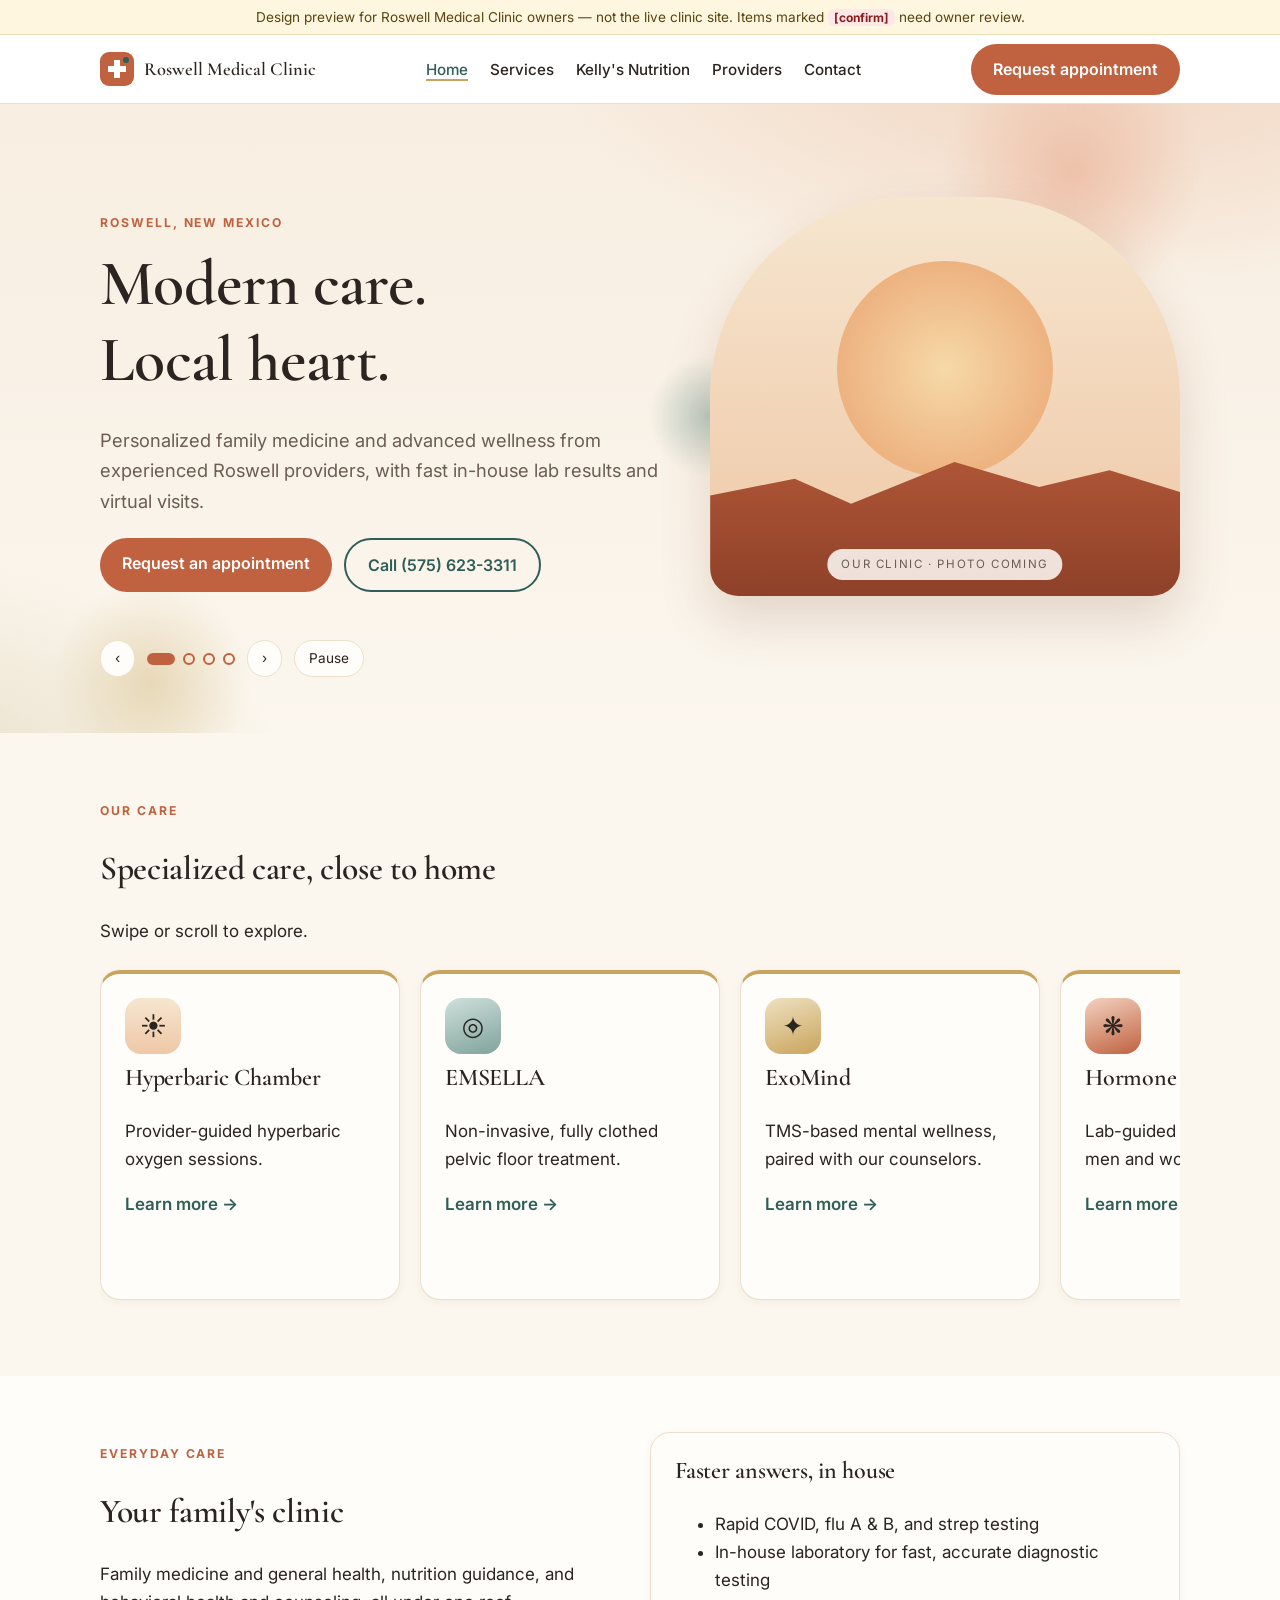
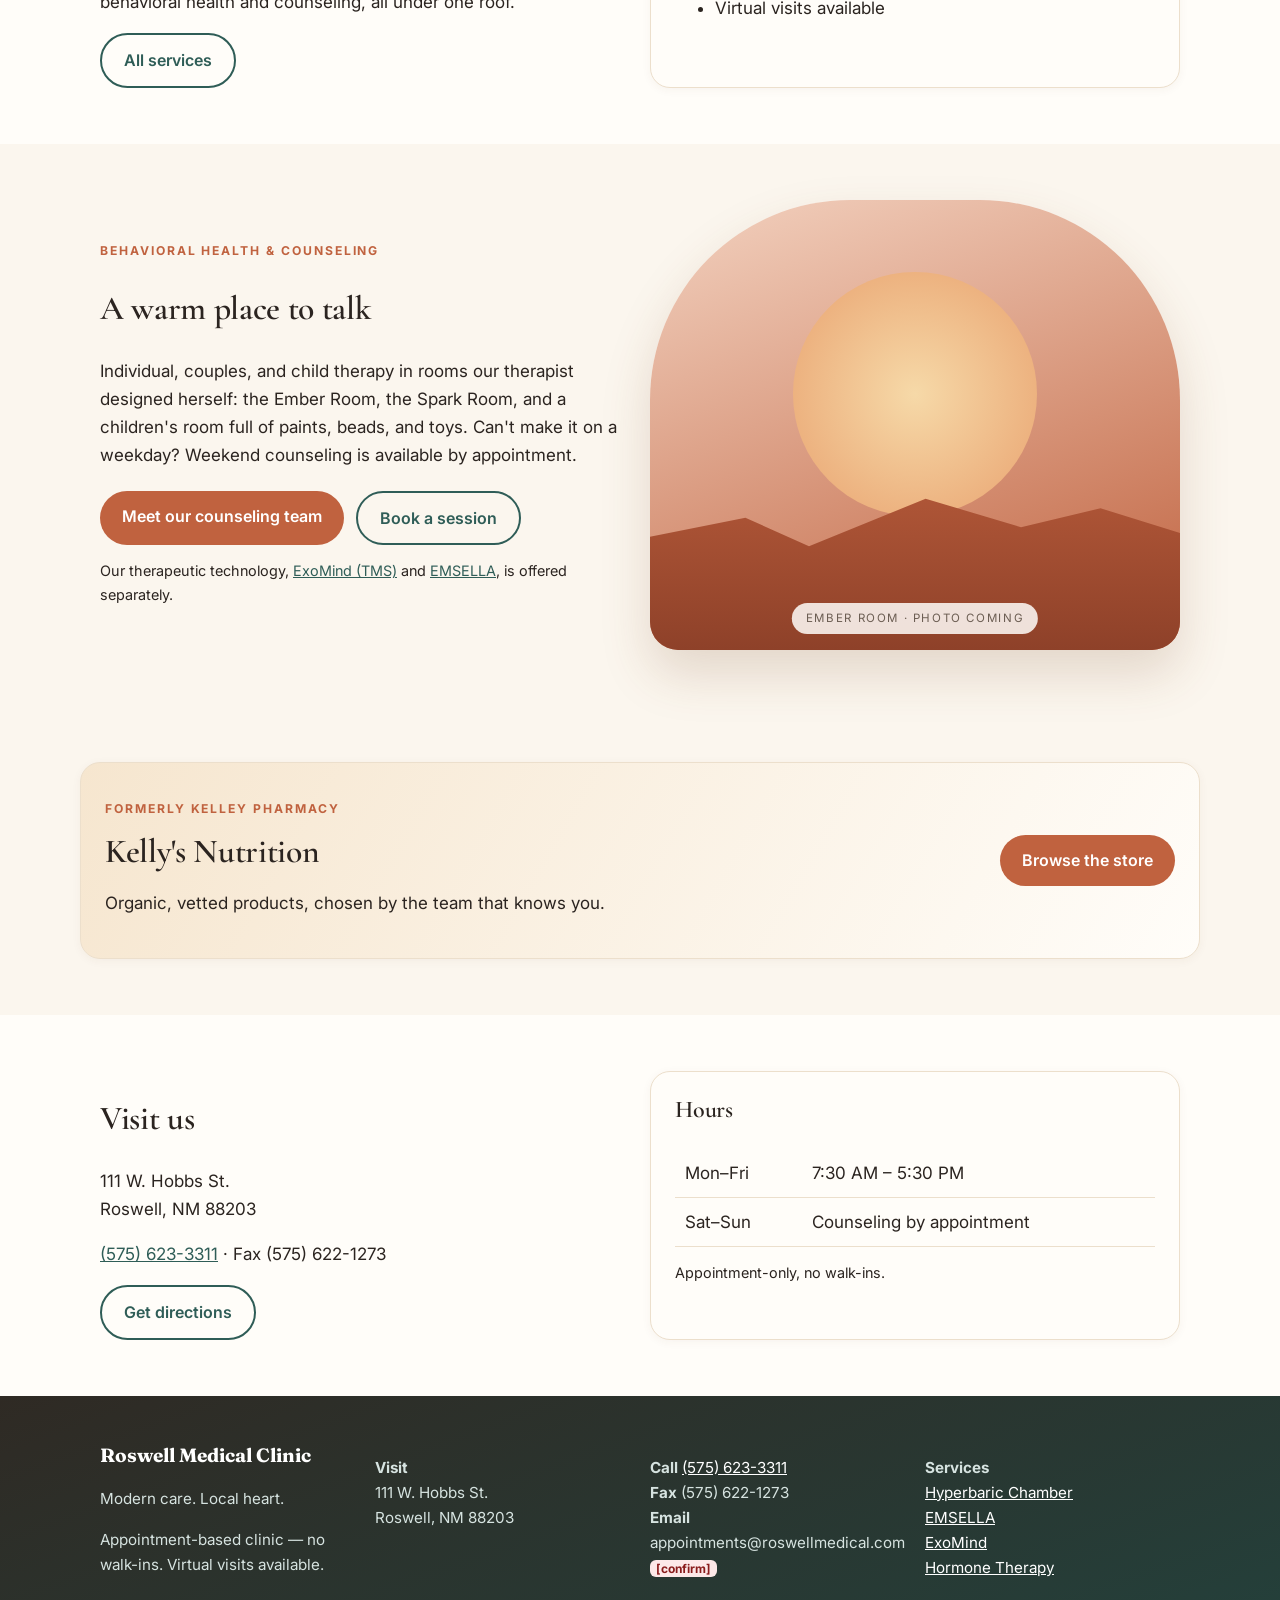
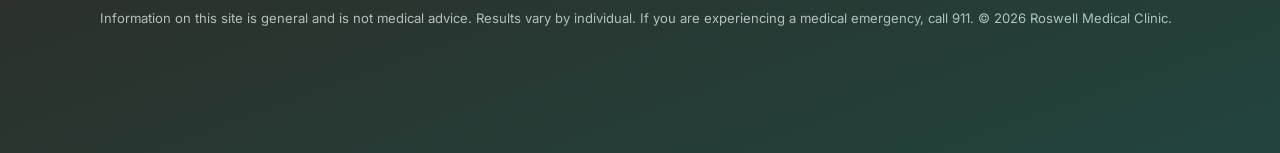
==== commit 781260ed: "Roswell Medical v2 + counseling (a)" ====
--- a/roswell-medical/index.html
+++ b/roswell-medical/index.html
@@ -9,11 +9,12 @@
 <nav id="nav" aria-label="Main"><ul><li><a href="index.html" aria-current="page">Home</a></li><li><a href="services.html">Services</a></li><li><a href="kellys-nutrition.html">Kelly's Nutrition</a></li><li><a href="providers.html">Providers</a></li><li><a href="contact.html">Contact</a></li></ul></nav><a class="btn" href="book.html">Request appointment</a></div></header>
 <main id="main">
 <section class="hero" aria-label="Featured"><div class="blob b1"></div><div class="blob b2"></div><div class="blob b3"></div><div class="wrap"><div class="car" data-car aria-roledescription="carousel" aria-label="Clinic highlights"><div class="car-track" aria-live="off"><div class="slide" role="group" aria-roledescription="slide"><div class="hs"><div><p class="eyebrow">Roswell, New Mexico</p><h1>Modern care.<br>Local heart.</h1><p class="lead">Personalized family medicine and advanced wellness from experienced Roswell providers, with fast in-house lab results and virtual visits.</p><div class="cta"><a class="btn" href="book.html">Request an appointment</a><a class="btn ghost" href="tel:+15756233311">Call (575) 623-3311</a></div></div><div class="art g1" role="img" aria-label="Decorative illustration, Our clinic photo coming"><div class="sun"></div><div class="mesa"></div><span class="tag">Our clinic · photo coming</span></div></div></div><div class="slide" role="group" aria-roledescription="slide"><div class="hs"><div><p class="eyebrow">Advanced wellness</p><h1>Hyperbaric chamber, right here in Roswell</h1><p class="lead">Provider-guided hyperbaric oxygen sessions in a calm, private setting. Every plan starts with a consultation.</p><div class="cta"><a class="btn" href="hyperbaric-chamber-roswell-nm.html">Explore hyperbaric</a><a class="btn ghost" href="book.html?service=hyperbaric">Book a consult</a></div></div><div class="art g2" role="img" aria-label="Decorative illustration, Hyperbaric suite photo coming"><div class="ring" style="width:60%;aspect-ratio:1;top:12%;left:20%"></div><div class="ring" style="width:36%;aspect-ratio:1;top:24%;left:32%;animation-delay:-4s"></div><span class="tag">Hyperbaric suite · photo coming</span></div></div></div><div class="slide" role="group" aria-roledescription="slide"><div class="hs"><div><p class="eyebrow">Inside the clinic</p><h1>Kelly's Nutrition</h1><p class="lead">Formerly Kelley Pharmacy, now Kelly's Nutrition. Organic, vetted supplements, therapeutics, freezer meats, and freeze-dryers.</p><div class="cta"><a class="btn" href="kellys-nutrition.html">Visit the store</a><a class="btn ghost" href="tel:+15756233311">Ask our nutrition desk</a></div></div><div class="art g3" role="img" aria-label="Decorative illustration, Kelly's Nutrition photo coming"><div class="sun"></div><div class="mesa"></div><span class="tag">Kelly's Nutrition · photo coming</span></div></div></div><div class="slide" role="group" aria-roledescription="slide"><div class="hs"><div><p class="eyebrow">Appointment-based care</p><h1>Book a visit that fits your day</h1><p class="lead">Open weekdays 7:30 AM to 5:30 PM. We're appointment-only, no walk-ins, and virtual visits are available.</p><div class="cta"><a class="btn" href="book.html">Request an appointment</a><a class="btn ghost" href="contact.html">Hours &amp; directions</a></div></div><div class="art g4" role="img" aria-label="Decorative illustration, Front desk photo coming"><div class="ring" style="width:60%;aspect-ratio:1;top:12%;left:20%"></div><div class="ring" style="width:36%;aspect-ratio:1;top:24%;left:32%;animation-delay:-4s"></div><span class="tag">Front desk · photo coming</span></div></div></div></div><div class="ctrl"><button class="arr prev" type="button" aria-label="Previous slide">‹</button><div class="dots"></div><button class="arr next" type="button" aria-label="Next slide">›</button><button class="pb" type="button">Pause</button></div></div></div></section>
-<section><div class="wrap"><p class="eyebrow">Our care</p><h2>Specialized care, close to home</h2><p>Swipe or scroll to explore.</p><div class="rail" role="region" aria-label="Services" tabindex="0"><div class="card feature"><div class="cat-ic g1" aria-hidden="true">☀</div><h3>Hyperbaric Chamber</h3><p>Provider-guided hyperbaric oxygen sessions.</p><a class="more" href="hyperbaric-chamber-roswell-nm.html">Learn more →</a></div><div class="card feature"><div class="cat-ic g2" aria-hidden="true">◎</div><h3>EMSELLA</h3><p>Non-invasive, fully clothed pelvic floor treatment.</p><a class="more" href="emsella-roswell-nm.html">Learn more →</a></div><div class="card feature"><div class="cat-ic g3" aria-hidden="true">✦</div><h3>ExoMind</h3><p>TMS-based mental wellness, paired with our counselors.</p><a class="more" href="exomind-roswell-nm.html">Learn more →</a></div><div class="card feature"><div class="cat-ic g4" aria-hidden="true">❋</div><h3>Hormone Therapy</h3><p>Lab-guided hormone care for men and women.</p><a class="more" href="hormone-therapy-roswell-nm.html">Learn more →</a></div><div class="card feature"><div class="cat-ic g1" aria-hidden="true">✚</div><h3>Family Medicine</h3><p>Checkups, chronic care, and sick visits for every age.</p><a class="more" href="services.html">Learn more →</a></div><div class="card feature"><div class="cat-ic g2" aria-hidden="true">⚗</div><h3>In-House Lab &amp; Rapid Tests</h3><p>COVID, flu A &amp; B, and strep, plus fast diagnostics.</p><a class="more" href="services.html">Learn more →</a></div><div class="card feature"><div class="cat-ic g3" aria-hidden="true">❦</div><h3>Behavioral Health</h3><p>Counseling and behavioral health support.</p><a class="more" href="services.html">Learn more →</a></div></div></div></section>
+<section><div class="wrap"><p class="eyebrow">Our care</p><h2>Specialized care, close to home</h2><p>Swipe or scroll to explore.</p><div class="rail" role="region" aria-label="Services" tabindex="0"><div class="card feature"><div class="cat-ic g1" aria-hidden="true">☀</div><h3>Hyperbaric Chamber</h3><p>Provider-guided hyperbaric oxygen sessions.</p><a class="more" href="hyperbaric-chamber-roswell-nm.html">Learn more →</a></div><div class="card feature"><div class="cat-ic g2" aria-hidden="true">◎</div><h3>EMSELLA</h3><p>Non-invasive, fully clothed pelvic floor treatment.</p><a class="more" href="emsella-roswell-nm.html">Learn more →</a></div><div class="card feature"><div class="cat-ic g3" aria-hidden="true">✦</div><h3>ExoMind</h3><p>TMS-based mental wellness, paired with our counselors.</p><a class="more" href="exomind-roswell-nm.html">Learn more →</a></div><div class="card feature"><div class="cat-ic g4" aria-hidden="true">❋</div><h3>Hormone Therapy</h3><p>Lab-guided hormone care for men and women.</p><a class="more" href="hormone-therapy-roswell-nm.html">Learn more →</a></div><div class="card feature"><div class="cat-ic g1" aria-hidden="true">✚</div><h3>Family Medicine</h3><p>Checkups, chronic care, and sick visits for every age.</p><a class="more" href="services.html">Learn more →</a></div><div class="card feature"><div class="cat-ic g2" aria-hidden="true">⚗</div><h3>In-House Lab &amp; Rapid Tests</h3><p>COVID, flu A &amp; B, and strep, plus fast diagnostics.</p><a class="more" href="services.html">Learn more →</a></div><div class="card feature"><div class="cat-ic g3" aria-hidden="true">❦</div><h3>Behavioral Health &amp; Counseling</h3><p>Individual, couples, and child therapy, with weekend appointments.</p><a class="more" href="behavioral-health-counseling-roswell-nm.html">Learn more →</a></div></div></div></section>
 <section style="background:var(--card)"><div class="wrap grid"><div><p class="eyebrow">Everyday care</p><h2>Your family's clinic</h2><p>Family medicine and general health, nutrition guidance, and behavioral health and counseling, all under one roof.</p><a class="btn ghost" href="services.html">All services</a></div>
 <div class="card"><h3>Faster answers, in house</h3><ul><li>Rapid COVID, flu A &amp; B, and strep testing</li><li>In-house laboratory for fast, accurate diagnostic testing</li><li>Virtual visits available</li></ul></div></div></section>
+<section><div class="wrap grid" style="align-items:center"><div><p class="eyebrow">Behavioral Health &amp; Counseling</p><h2>A warm place to talk</h2><p>Individual, couples, and child therapy in rooms our therapist designed herself: the Ember Room, the Spark Room, and a children's room full of paints, beads, and toys. Can't make it on a weekday? Weekend counseling is available by appointment.</p><div class="cta"><a class="btn" href="behavioral-health-counseling-roswell-nm.html">Meet our counseling team</a><a class="btn ghost" href="book.html?service=behavioral">Book a session</a></div><p style="font-size:.9rem;margin-top:14px">Our therapeutic technology, <a href="exomind-roswell-nm.html">ExoMind (TMS)</a> and <a href="emsella-roswell-nm.html">EMSELLA</a>, is offered separately.</p></div><div class="art g4" role="img" aria-label="Decorative illustration, Ember Room photo coming"><div class="sun"></div><div class="mesa"></div><span class="tag">Ember Room · photo coming</span></div></div></section>
 <section><div class="wrap card" style="display:flex;flex-wrap:wrap;gap:24px;align-items:center;justify-content:space-between;background:linear-gradient(120deg,#f6e6cf,#fffdf9)"><div><p class="eyebrow">Formerly Kelley Pharmacy</p><h2 style="margin:.2em 0">Kelly's Nutrition</h2><p>Organic, vetted products, chosen by the team that knows you.</p></div><a class="btn" href="kellys-nutrition.html">Browse the store</a></div></section>
-<section style="background:var(--card)"><div class="wrap grid"><div><h2>Visit us</h2><p>111 W. Hobbs St.<br>Roswell, NM 88203</p><p><a href="tel:+15756233311">(575) 623-3311</a> · Fax (575) 622-1273</p><a class="btn ghost" href="https://maps.google.com/?q=111+W+Hobbs+St+Roswell+NM+88203">Get directions</a></div><div class="card"><h3>Hours</h3><table><tr><td>Mon–Fri</td><td>7:30 AM – 5:30 PM</td></tr><tr><td>Sat–Sun</td><td>Closed <span class="confirm">[confirm]</span></td></tr></table><p style="font-size:.9rem">Appointment-only, no walk-ins.</p></div></div></section></main>
+<section style="background:var(--card)"><div class="wrap grid"><div><h2>Visit us</h2><p>111 W. Hobbs St.<br>Roswell, NM 88203</p><p><a href="tel:+15756233311">(575) 623-3311</a> · Fax (575) 622-1273</p><a class="btn ghost" href="https://maps.google.com/?q=111+W+Hobbs+St+Roswell+NM+88203">Get directions</a></div><div class="card"><h3>Hours</h3><table><tr><td>Mon–Fri</td><td>7:30 AM – 5:30 PM</td></tr><tr><td>Sat–Sun</td><td>Counseling by appointment</td></tr></table><p style="font-size:.9rem">Appointment-only, no walk-ins.</p></div></div></section></main>
 <footer><div class="wrap grid"><div><strong style="font-family:Fraunces,serif;font-size:1.2rem;color:#fff">Roswell Medical Clinic</strong><p>Modern care. Local heart.</p><p>Appointment-based clinic — no walk-ins. Virtual visits available.</p></div>
 <div><p><strong>Visit</strong><br>111 W. Hobbs St.<br>Roswell, NM 88203</p></div><div><p><strong>Call</strong> <a href="tel:+15756233311">(575) 623-3311</a><br><strong>Fax</strong> (575) 622-1273<br><strong>Email</strong> appointments@roswellmedical.com <span class="confirm">[confirm]</span></p></div>
 <div><p><strong>Services</strong><br><a href="hyperbaric-chamber-roswell-nm.html">Hyperbaric Chamber</a><br><a href="emsella-roswell-nm.html">EMSELLA</a><br><a href="exomind-roswell-nm.html">ExoMind</a><br><a href="hormone-therapy-roswell-nm.html">Hormone Therapy</a></p></div></div>
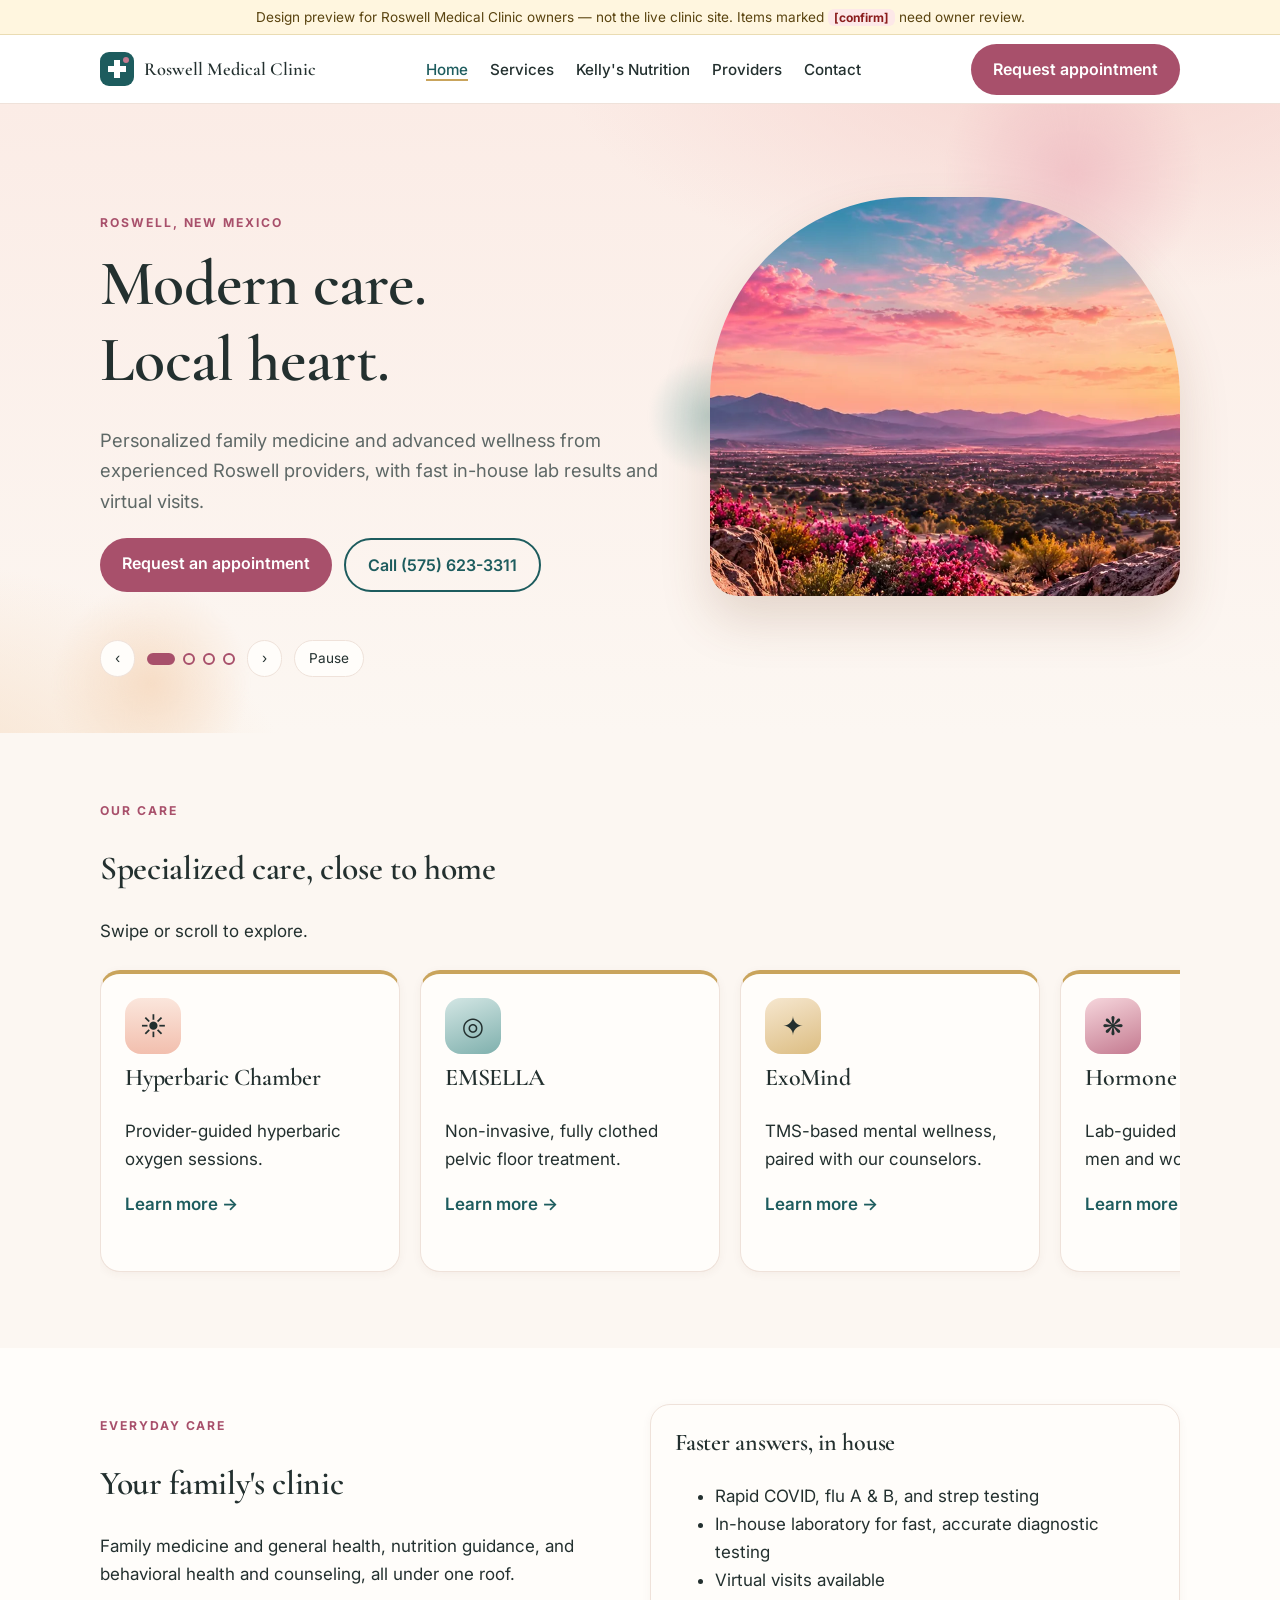
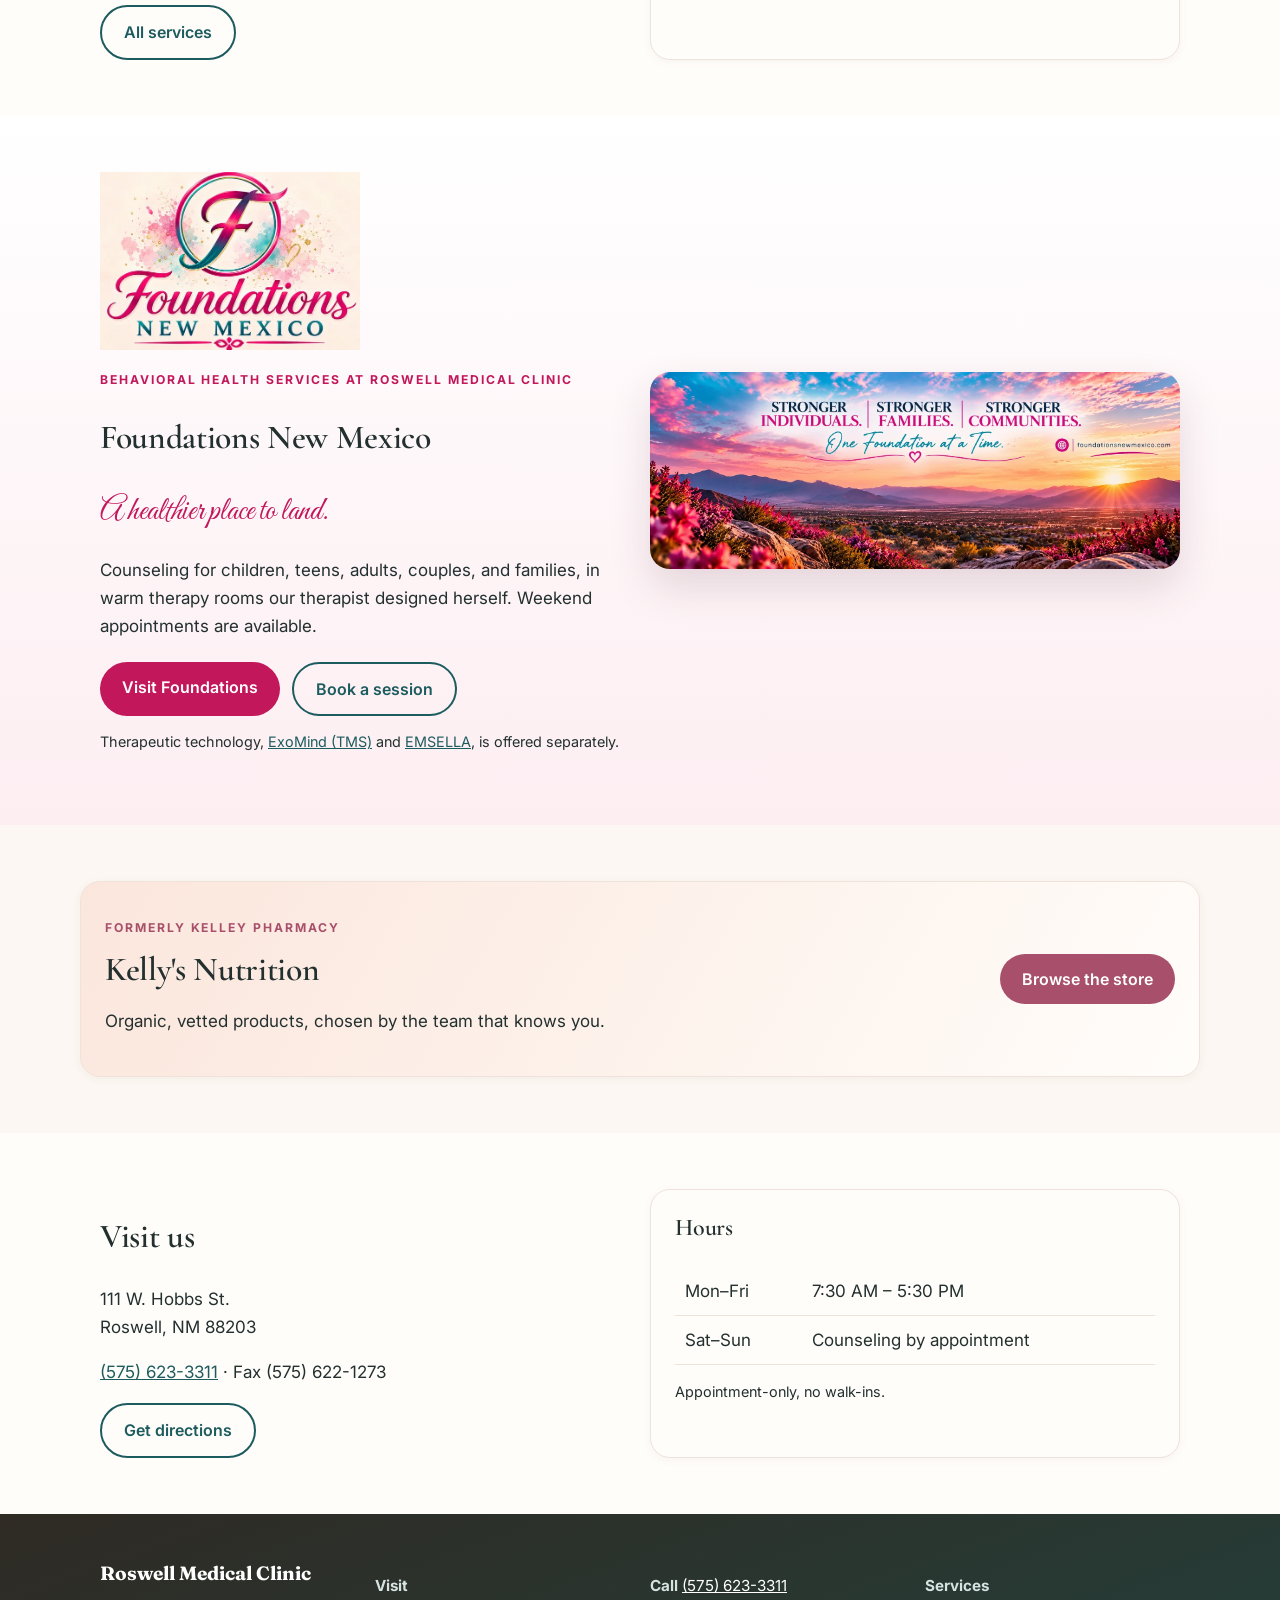
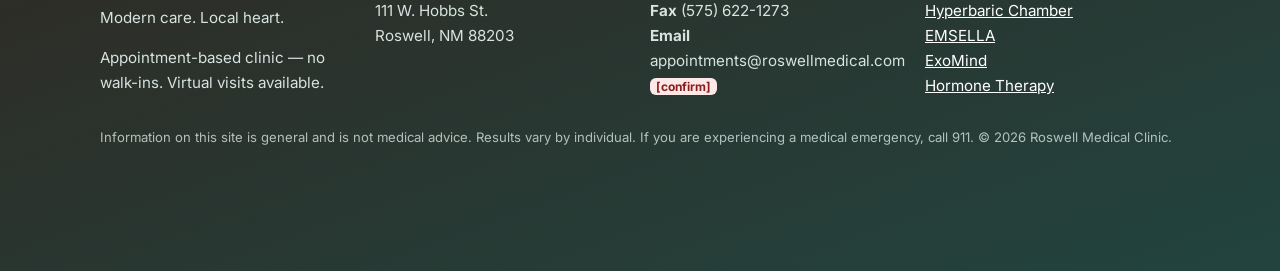
==== commit 0e1bee9d: "Roswell Medical v3: palette + Foundations (a)" ====
--- a/roswell-medical/index.html
+++ b/roswell-medical/index.html
@@ -1,19 +1,19 @@
 <!doctype html><html lang="en"><head><meta charset="utf-8"><meta name="viewport" content="width=device-width,initial-scale=1">
 <meta name="robots" content="noindex,nofollow"><title>Roswell Medical Clinic | Family Medicine & Wellness in Roswell, NM</title><meta name="description" content="Roswell Medical Clinic on W. Hobbs St.: family medicine, in-house lab, rapid testing, behavioral health, hormone therapy, hyperbaric, EMSELLA, ExoMind, and Kelly's Nutrition. Call (575) 623-3311.">
-<meta property="og:title" content="Roswell Medical Clinic | Family Medicine & Wellness in Roswell, NM"><meta property="og:description" content="Roswell Medical Clinic on W. Hobbs St.: family medicine, in-house lab, rapid testing, behavioral health, hormone therapy, hyperbaric, EMSELLA, ExoMind, and Kelly's Nutrition. Call (575) 623-3311."><meta name="theme-color" content="#c0623f">
-<link rel="preconnect" href="https://fonts.googleapis.com"><link href="https://fonts.googleapis.com/css2?family=Cormorant+Garamond:wght@500;600;700&family=Fraunces:wght@600&family=Inter:wght@400;500;600;700&display=swap" rel="stylesheet">
+<meta property="og:title" content="Roswell Medical Clinic | Family Medicine & Wellness in Roswell, NM"><meta property="og:description" content="Roswell Medical Clinic on W. Hobbs St.: family medicine, in-house lab, rapid testing, behavioral health, hormone therapy, hyperbaric, EMSELLA, ExoMind, and Kelly's Nutrition. Call (575) 623-3311."><meta name="theme-color" content="#1d5c5e">
+<link rel="preconnect" href="https://fonts.googleapis.com"><link href="https://fonts.googleapis.com/css2?family=Cormorant+Garamond:wght@500;600;700&family=Great+Vibes&family=Playfair+Display:wght@700;900&family=Fraunces:wght@600&family=Inter:wght@400;500;600;700&display=swap" rel="stylesheet">
 <link rel="stylesheet" href="styles.css"><script type="application/ld+json">{"@context": "https://schema.org", "@type": ["MedicalClinic", "LocalBusiness"], "name": "Roswell Medical Clinic", "slogan": "Modern care. Local heart.", "telephone": "+1-575-623-3311", "faxNumber": "+1-575-622-1273", "address": {"@type": "PostalAddress", "streetAddress": "111 W. Hobbs St.", "addressLocality": "Roswell", "addressRegion": "NM", "postalCode": "88203", "addressCountry": "US"}, "url": "https://roswellmedical.com/", "medicalSpecialty": ["PrimaryCare", "Psychiatric"], "availableService": []}</script></head><body>
 <a class="skip" href="#main">Skip to content</a><div class="preview">Design preview for Roswell Medical Clinic owners — not the live clinic site. Items marked <span class="confirm">[confirm]</span> need owner review.</div>
-<header><div class="wrap hbar"><a class="logo" href="index.html"><svg width="34" height="34" viewBox="0 0 34 34" aria-hidden="true"><rect width="34" height="34" rx="9" fill="#c0623f"/><path d="M14 8h6v6h6v6h-6v6h-6v-6H8v-6h6z" fill="#fff"/><circle cx="26" cy="8" r="3" fill="#2f5d57"/></svg><span>Roswell Medical Clinic</span></a>
+<header><div class="wrap hbar"><a class="logo" href="index.html"><svg width="34" height="34" viewBox="0 0 34 34" aria-hidden="true"><rect width="34" height="34" rx="9" fill="#1d5c5e"/><path d="M14 8h6v6h6v6h-6v6h-6v-6H8v-6h6z" fill="#fff"/><circle cx="26" cy="8" r="3" fill="#c47a90"/></svg><span>Roswell Medical Clinic</span></a>
 <button class="menu-t" aria-expanded="false" aria-controls="nav" onclick="var n=document.getElementById('nav');n.classList.toggle('open');this.setAttribute('aria-expanded',n.classList.contains('open'))">Menu</button>
 <nav id="nav" aria-label="Main"><ul><li><a href="index.html" aria-current="page">Home</a></li><li><a href="services.html">Services</a></li><li><a href="kellys-nutrition.html">Kelly's Nutrition</a></li><li><a href="providers.html">Providers</a></li><li><a href="contact.html">Contact</a></li></ul></nav><a class="btn" href="book.html">Request appointment</a></div></header>
 <main id="main">
-<section class="hero" aria-label="Featured"><div class="blob b1"></div><div class="blob b2"></div><div class="blob b3"></div><div class="wrap"><div class="car" data-car aria-roledescription="carousel" aria-label="Clinic highlights"><div class="car-track" aria-live="off"><div class="slide" role="group" aria-roledescription="slide"><div class="hs"><div><p class="eyebrow">Roswell, New Mexico</p><h1>Modern care.<br>Local heart.</h1><p class="lead">Personalized family medicine and advanced wellness from experienced Roswell providers, with fast in-house lab results and virtual visits.</p><div class="cta"><a class="btn" href="book.html">Request an appointment</a><a class="btn ghost" href="tel:+15756233311">Call (575) 623-3311</a></div></div><div class="art g1" role="img" aria-label="Decorative illustration, Our clinic photo coming"><div class="sun"></div><div class="mesa"></div><span class="tag">Our clinic · photo coming</span></div></div></div><div class="slide" role="group" aria-roledescription="slide"><div class="hs"><div><p class="eyebrow">Advanced wellness</p><h1>Hyperbaric chamber, right here in Roswell</h1><p class="lead">Provider-guided hyperbaric oxygen sessions in a calm, private setting. Every plan starts with a consultation.</p><div class="cta"><a class="btn" href="hyperbaric-chamber-roswell-nm.html">Explore hyperbaric</a><a class="btn ghost" href="book.html?service=hyperbaric">Book a consult</a></div></div><div class="art g2" role="img" aria-label="Decorative illustration, Hyperbaric suite photo coming"><div class="ring" style="width:60%;aspect-ratio:1;top:12%;left:20%"></div><div class="ring" style="width:36%;aspect-ratio:1;top:24%;left:32%;animation-delay:-4s"></div><span class="tag">Hyperbaric suite · photo coming</span></div></div></div><div class="slide" role="group" aria-roledescription="slide"><div class="hs"><div><p class="eyebrow">Inside the clinic</p><h1>Kelly's Nutrition</h1><p class="lead">Formerly Kelley Pharmacy, now Kelly's Nutrition. Organic, vetted supplements, therapeutics, freezer meats, and freeze-dryers.</p><div class="cta"><a class="btn" href="kellys-nutrition.html">Visit the store</a><a class="btn ghost" href="tel:+15756233311">Ask our nutrition desk</a></div></div><div class="art g3" role="img" aria-label="Decorative illustration, Kelly's Nutrition photo coming"><div class="sun"></div><div class="mesa"></div><span class="tag">Kelly's Nutrition · photo coming</span></div></div></div><div class="slide" role="group" aria-roledescription="slide"><div class="hs"><div><p class="eyebrow">Appointment-based care</p><h1>Book a visit that fits your day</h1><p class="lead">Open weekdays 7:30 AM to 5:30 PM. We're appointment-only, no walk-ins, and virtual visits are available.</p><div class="cta"><a class="btn" href="book.html">Request an appointment</a><a class="btn ghost" href="contact.html">Hours &amp; directions</a></div></div><div class="art g4" role="img" aria-label="Decorative illustration, Front desk photo coming"><div class="ring" style="width:60%;aspect-ratio:1;top:12%;left:20%"></div><div class="ring" style="width:36%;aspect-ratio:1;top:24%;left:32%;animation-delay:-4s"></div><span class="tag">Front desk · photo coming</span></div></div></div></div><div class="ctrl"><button class="arr prev" type="button" aria-label="Previous slide">‹</button><div class="dots"></div><button class="arr next" type="button" aria-label="Next slide">›</button><button class="pb" type="button">Pause</button></div></div></div></section>
-<section><div class="wrap"><p class="eyebrow">Our care</p><h2>Specialized care, close to home</h2><p>Swipe or scroll to explore.</p><div class="rail" role="region" aria-label="Services" tabindex="0"><div class="card feature"><div class="cat-ic g1" aria-hidden="true">☀</div><h3>Hyperbaric Chamber</h3><p>Provider-guided hyperbaric oxygen sessions.</p><a class="more" href="hyperbaric-chamber-roswell-nm.html">Learn more →</a></div><div class="card feature"><div class="cat-ic g2" aria-hidden="true">◎</div><h3>EMSELLA</h3><p>Non-invasive, fully clothed pelvic floor treatment.</p><a class="more" href="emsella-roswell-nm.html">Learn more →</a></div><div class="card feature"><div class="cat-ic g3" aria-hidden="true">✦</div><h3>ExoMind</h3><p>TMS-based mental wellness, paired with our counselors.</p><a class="more" href="exomind-roswell-nm.html">Learn more →</a></div><div class="card feature"><div class="cat-ic g4" aria-hidden="true">❋</div><h3>Hormone Therapy</h3><p>Lab-guided hormone care for men and women.</p><a class="more" href="hormone-therapy-roswell-nm.html">Learn more →</a></div><div class="card feature"><div class="cat-ic g1" aria-hidden="true">✚</div><h3>Family Medicine</h3><p>Checkups, chronic care, and sick visits for every age.</p><a class="more" href="services.html">Learn more →</a></div><div class="card feature"><div class="cat-ic g2" aria-hidden="true">⚗</div><h3>In-House Lab &amp; Rapid Tests</h3><p>COVID, flu A &amp; B, and strep, plus fast diagnostics.</p><a class="more" href="services.html">Learn more →</a></div><div class="card feature"><div class="cat-ic g3" aria-hidden="true">❦</div><h3>Behavioral Health &amp; Counseling</h3><p>Individual, couples, and child therapy, with weekend appointments.</p><a class="more" href="behavioral-health-counseling-roswell-nm.html">Learn more →</a></div></div></div></section>
+<section class="hero" aria-label="Featured"><div class="blob b1"></div><div class="blob b2"></div><div class="blob b3"></div><div class="wrap"><div class="car" data-car aria-roledescription="carousel" aria-label="Clinic highlights"><div class="car-track" aria-live="off"><div class="slide" role="group" aria-roledescription="slide"><div class="hs"><div><p class="eyebrow">Roswell, New Mexico</p><h1>Modern care.<br>Local heart.</h1><p class="lead">Personalized family medicine and advanced wellness from experienced Roswell providers, with fast in-house lab results and virtual visits.</p><div class="cta"><a class="btn" href="book.html">Request an appointment</a><a class="btn ghost" href="tel:+15756233311">Call (575) 623-3311</a></div></div><div class="art photo" role="img" aria-label="Sunset over the desert mountains" style="background-image:url(img/sunset.svg)"></div></div></div><div class="slide" role="group" aria-roledescription="slide"><div class="hs"><div><p class="eyebrow">Advanced wellness</p><h1>Hyperbaric chamber, right here in Roswell</h1><p class="lead">Provider-guided hyperbaric oxygen sessions in a calm, private setting. Every plan starts with a consultation.</p><div class="cta"><a class="btn" href="hyperbaric-chamber-roswell-nm.html">Explore hyperbaric</a><a class="btn ghost" href="book.html?service=hyperbaric">Book a consult</a></div></div><div class="art g2" role="img" aria-label="Decorative illustration, Hyperbaric suite photo coming"><div class="ring" style="width:60%;aspect-ratio:1;top:12%;left:20%"></div><div class="ring" style="width:36%;aspect-ratio:1;top:24%;left:32%;animation-delay:-4s"></div><span class="tag">Hyperbaric suite · photo coming</span></div></div></div><div class="slide" role="group" aria-roledescription="slide"><div class="hs"><div><p class="eyebrow">Inside the clinic</p><h1>Kelly's Nutrition</h1><p class="lead">Formerly Kelley Pharmacy, now Kelly's Nutrition. Organic, vetted supplements, therapeutics, freezer meats, and freeze-dryers.</p><div class="cta"><a class="btn" href="kellys-nutrition.html">Visit the store</a><a class="btn ghost" href="tel:+15756233311">Ask our nutrition desk</a></div></div><div class="art g3" role="img" aria-label="Decorative illustration, Kelly's Nutrition photo coming"><div class="sun"></div><div class="mesa"></div><span class="tag">Kelly's Nutrition · photo coming</span></div></div></div><div class="slide" role="group" aria-roledescription="slide"><div class="hs"><div><p class="eyebrow">Appointment-based care</p><h1>Book a visit that fits your day</h1><p class="lead">Open weekdays 7:30 AM to 5:30 PM. We're appointment-only, no walk-ins, and virtual visits are available.</p><div class="cta"><a class="btn" href="book.html">Request an appointment</a><a class="btn ghost" href="contact.html">Hours &amp; directions</a></div></div><div class="art g4" role="img" aria-label="Decorative illustration, Front desk photo coming"><div class="ring" style="width:60%;aspect-ratio:1;top:12%;left:20%"></div><div class="ring" style="width:36%;aspect-ratio:1;top:24%;left:32%;animation-delay:-4s"></div><span class="tag">Front desk · photo coming</span></div></div></div></div><div class="ctrl"><button class="arr prev" type="button" aria-label="Previous slide">‹</button><div class="dots"></div><button class="arr next" type="button" aria-label="Next slide">›</button><button class="pb" type="button">Pause</button></div></div></div></section>
+<section><div class="wrap"><p class="eyebrow">Our care</p><h2>Specialized care, close to home</h2><p>Swipe or scroll to explore.</p><div class="rail" role="region" aria-label="Services" tabindex="0"><div class="card feature"><div class="cat-ic g1" aria-hidden="true">☀</div><h3>Hyperbaric Chamber</h3><p>Provider-guided hyperbaric oxygen sessions.</p><a class="more" href="hyperbaric-chamber-roswell-nm.html">Learn more →</a></div><div class="card feature"><div class="cat-ic g2" aria-hidden="true">◎</div><h3>EMSELLA</h3><p>Non-invasive, fully clothed pelvic floor treatment.</p><a class="more" href="emsella-roswell-nm.html">Learn more →</a></div><div class="card feature"><div class="cat-ic g3" aria-hidden="true">✦</div><h3>ExoMind</h3><p>TMS-based mental wellness, paired with our counselors.</p><a class="more" href="exomind-roswell-nm.html">Learn more →</a></div><div class="card feature"><div class="cat-ic g4" aria-hidden="true">❋</div><h3>Hormone Therapy</h3><p>Lab-guided hormone care for men and women.</p><a class="more" href="hormone-therapy-roswell-nm.html">Learn more →</a></div><div class="card feature"><div class="cat-ic g1" aria-hidden="true">✚</div><h3>Family Medicine</h3><p>Checkups, chronic care, and sick visits for every age.</p><a class="more" href="services.html">Learn more →</a></div><div class="card feature"><div class="cat-ic g2" aria-hidden="true">⚗</div><h3>In-House Lab &amp; Rapid Tests</h3><p>COVID, flu A &amp; B, and strep, plus fast diagnostics.</p><a class="more" href="services.html">Learn more →</a></div><div class="card feature"><div class="cat-ic g3" aria-hidden="true">❦</div><h3>Foundations New Mexico</h3><p>Counseling for children, teens, adults, couples &amp; families.</p><a class="more" href="behavioral-health-counseling-roswell-nm.html">Learn more →</a></div></div></div></section>
 <section style="background:var(--card)"><div class="wrap grid"><div><p class="eyebrow">Everyday care</p><h2>Your family's clinic</h2><p>Family medicine and general health, nutrition guidance, and behavioral health and counseling, all under one roof.</p><a class="btn ghost" href="services.html">All services</a></div>
 <div class="card"><h3>Faster answers, in house</h3><ul><li>Rapid COVID, flu A &amp; B, and strep testing</li><li>In-house laboratory for fast, accurate diagnostic testing</li><li>Virtual visits available</li></ul></div></div></section>
-<section><div class="wrap grid" style="align-items:center"><div><p class="eyebrow">Behavioral Health &amp; Counseling</p><h2>A warm place to talk</h2><p>Individual, couples, and child therapy in rooms our therapist designed herself: the Ember Room, the Spark Room, and a children's room full of paints, beads, and toys. Can't make it on a weekday? Weekend counseling is available by appointment.</p><div class="cta"><a class="btn" href="behavioral-health-counseling-roswell-nm.html">Meet our counseling team</a><a class="btn ghost" href="book.html?service=behavioral">Book a session</a></div><p style="font-size:.9rem;margin-top:14px">Our therapeutic technology, <a href="exomind-roswell-nm.html">ExoMind (TMS)</a> and <a href="emsella-roswell-nm.html">EMSELLA</a>, is offered separately.</p></div><div class="art g4" role="img" aria-label="Decorative illustration, Ember Room photo coming"><div class="sun"></div><div class="mesa"></div><span class="tag">Ember Room · photo coming</span></div></div></section>
-<section><div class="wrap card" style="display:flex;flex-wrap:wrap;gap:24px;align-items:center;justify-content:space-between;background:linear-gradient(120deg,#f6e6cf,#fffdf9)"><div><p class="eyebrow">Formerly Kelley Pharmacy</p><h2 style="margin:.2em 0">Kelly's Nutrition</h2><p>Organic, vetted products, chosen by the team that knows you.</p></div><a class="btn" href="kellys-nutrition.html">Browse the store</a></div></section>
+<section style="background:linear-gradient(180deg,#fff,#fdeef2)"><div class="wrap grid" style="align-items:center"><div><img src="img/logo.svg" alt="Foundations New Mexico logo" width="300" height="205" style="max-width:260px;height:auto;mix-blend-mode:multiply" loading="lazy"><p class="eyebrow" style="color:#c2185b">Behavioral Health Services at Roswell Medical Clinic</p><h2>Foundations New Mexico</h2><p style="font-family:'Great Vibes',cursive;font-size:2rem;color:#c2185b;margin:.2em 0">A healthier place to land.</p><p>Counseling for children, teens, adults, couples, and families, in warm therapy rooms our therapist designed herself. Weekend appointments are available.</p><div class="cta"><a class="btn" style="background:#c2185b" href="behavioral-health-counseling-roswell-nm.html">Visit Foundations</a><a class="btn ghost" href="book.html?service=behavioral">Book a session</a></div><p style="font-size:.9rem;margin-top:14px">Therapeutic technology, <a href="exomind-roswell-nm.html">ExoMind (TMS)</a> and <a href="emsella-roswell-nm.html">EMSELLA</a>, is offered separately.</p></div><img class="fimg" src="img/stronger.svg" alt="Stronger Individuals. Stronger Families. Stronger Communities. One Foundation at a Time." width="1600" height="595" loading="lazy"></div></section>
+<section><div class="wrap card" style="display:flex;flex-wrap:wrap;gap:24px;align-items:center;justify-content:space-between;background:linear-gradient(120deg,#fbe6dc,#fffdfa)"><div><p class="eyebrow">Formerly Kelley Pharmacy</p><h2 style="margin:.2em 0">Kelly's Nutrition</h2><p>Organic, vetted products, chosen by the team that knows you.</p></div><a class="btn" href="kellys-nutrition.html">Browse the store</a></div></section>
 <section style="background:var(--card)"><div class="wrap grid"><div><h2>Visit us</h2><p>111 W. Hobbs St.<br>Roswell, NM 88203</p><p><a href="tel:+15756233311">(575) 623-3311</a> · Fax (575) 622-1273</p><a class="btn ghost" href="https://maps.google.com/?q=111+W+Hobbs+St+Roswell+NM+88203">Get directions</a></div><div class="card"><h3>Hours</h3><table><tr><td>Mon–Fri</td><td>7:30 AM – 5:30 PM</td></tr><tr><td>Sat–Sun</td><td>Counseling by appointment</td></tr></table><p style="font-size:.9rem">Appointment-only, no walk-ins.</p></div></div></section></main>
 <footer><div class="wrap grid"><div><strong style="font-family:Fraunces,serif;font-size:1.2rem;color:#fff">Roswell Medical Clinic</strong><p>Modern care. Local heart.</p><p>Appointment-based clinic — no walk-ins. Virtual visits available.</p></div>
 <div><p><strong>Visit</strong><br>111 W. Hobbs St.<br>Roswell, NM 88203</p></div><div><p><strong>Call</strong> <a href="tel:+15756233311">(575) 623-3311</a><br><strong>Fax</strong> (575) 622-1273<br><strong>Email</strong> appointments@roswellmedical.com <span class="confirm">[confirm]</span></p></div>
--- a/roswell-medical/styles.css
+++ b/roswell-medical/styles.css
@@ -1,5 +1,5 @@
 
-:root{--ink:#2b2420;--muted:#6b5d52;--bg:#fbf6ee;--card:#fffdf9;--brand:#2f5d57;--brand-d:#22443f;--terra:#c0623f;--sand:#e9d8bf;--accent:#c9a45c;--line:#ecdfcc;--r:20px}
+:root{--ink:#23302f;--muted:#5e6866;--bg:#fcf7f2;--card:#fffdfa;--brand:#1d5c5e;--brand-d:#154446;--terra:#a8506b;--sand:#f3dcd2;--accent:#c9a45c;--line:#efe2da;--r:20px}
 *{box-sizing:border-box}html{scroll-behavior:smooth}body{margin:0;font-family:"Inter",system-ui,-apple-system,Segoe UI,Roboto,sans-serif;color:var(--ink);background:var(--bg);line-height:1.65;font-size:17px}
 h1,h2,h3{font-family:"Cormorant Garamond","Fraunces",Georgia,serif;line-height:1.2;font-weight:600;letter-spacing:-.01em}h1{font-size:clamp(2.4rem,6vw,4rem);margin:.2em 0 .4em}h2{font-size:clamp(1.5rem,3.4vw,2.1rem)}
 a{color:var(--brand)}a:focus-visible,button:focus-visible,input:focus-visible,select:focus-visible,textarea:focus-visible{outline:3px solid var(--accent);outline-offset:2px}
@@ -11,9 +11,9 @@
 .logo{display:flex;align-items:center;gap:10px;text-decoration:none;color:var(--ink);font-family:"Cormorant Garamond","Fraunces",Georgia,serif;font-weight:600;font-size:1.15rem}
 .logo svg{flex:none}
 nav ul{list-style:none;display:flex;gap:22px;margin:0;padding:0}nav a{text-decoration:none;color:var(--ink);font-weight:500;font-size:.95rem}nav a[aria-current]{color:var(--brand);border-bottom:2px solid var(--accent)}
-.btn{display:inline-block;transition:transform .2s,background .2s;background:var(--terra);color:#fff;text-decoration:none;padding:12px 22px;border-radius:999px;font-weight:600;border:0;cursor:pointer;font-size:1rem}.btn:hover{background:#a14f30;transform:translateY(-2px)}.btn.ghost{background:transparent;color:var(--brand);border:2px solid var(--brand)}.btn.ghost:hover{background:var(--brand);color:#fff}
+.btn{display:inline-block;transition:transform .2s,background .2s;background:var(--terra);color:#fff;text-decoration:none;padding:12px 22px;border-radius:999px;font-weight:600;border:0;cursor:pointer;font-size:1rem}.btn:hover{background:#8c3f58;transform:translateY(-2px)}.btn.ghost{background:transparent;color:var(--brand);border:2px solid var(--brand)}.btn.ghost:hover{background:var(--brand);color:#fff}
 .menu-t{display:none;background:none;border:1px solid var(--line);border-radius:10px;padding:8px 12px;font-size:1rem}
-.hero{background:radial-gradient(900px 420px at 85% -10%,#f1d3bf 0,transparent 60%),radial-gradient(700px 400px at -10% 110%,#e6dcc3 0,transparent 60%),linear-gradient(180deg,#f8eee1,#fbf6ee);padding:72px 0 56px;position:relative;overflow:hidden}
+.hero{background:radial-gradient(900px 420px at 85% -10%,#f6d3cf 0,transparent 60%),radial-gradient(700px 400px at -10% 110%,#f7dfc8 0,transparent 60%),linear-gradient(180deg,#fbece6,#fcf7f2);padding:72px 0 56px;position:relative;overflow:hidden}
 .eyebrow{text-transform:uppercase;letter-spacing:.16em;font-size:.76rem;color:var(--terra);font-weight:700}
 .lead{font-size:1.15rem;color:var(--muted);max-width:640px}
 .cta{display:flex;flex-wrap:wrap;gap:12px;margin-top:22px}
@@ -33,7 +33,7 @@
 @media(max-width:860px){nav{display:none;position:absolute;top:68px;left:0;right:0;background:#fff;border-bottom:1px solid var(--line)}nav.open{display:block}nav ul{flex-direction:column;padding:14px 20px;gap:14px}.menu-t{display:block}.hbar .btn{display:none}form .row{grid-template-columns:1fr}
 .mbar{display:flex;position:fixed;bottom:0;left:0;right:0;z-index:30;gap:10px;padding:10px 12px calc(10px + env(safe-area-inset-bottom));background:#fff;border-top:1px solid var(--line);box-shadow:0 -4px 16px rgba(0,0,0,.06)}.mbar a{flex:1;text-align:center}}
 
-.blob{position:absolute;border-radius:50%;filter:blur(2px);opacity:.5;animation:float 14s ease-in-out infinite;pointer-events:none;z-index:0}.b1{width:260px;height:260px;background:radial-gradient(circle,#e7a283,transparent 70%);top:-60px;right:6%}.b2{width:200px;height:200px;background:radial-gradient(circle,#d8c08a,transparent 70%);bottom:-50px;left:4%;animation-delay:-5s}.b3{width:120px;height:120px;background:radial-gradient(circle,#7fa39b,transparent 70%);top:40%;right:40%;animation-delay:-9s}
+.blob{position:absolute;border-radius:50%;filter:blur(2px);opacity:.5;animation:float 14s ease-in-out infinite;pointer-events:none;z-index:0}.b1{width:260px;height:260px;background:radial-gradient(circle,#e9a7b4,transparent 70%);top:-60px;right:6%}.b2{width:200px;height:200px;background:radial-gradient(circle,#f2c9a4,transparent 70%);bottom:-50px;left:4%;animation-delay:-5s}.b3{width:120px;height:120px;background:radial-gradient(circle,#7fb0ad,transparent 70%);top:40%;right:40%;animation-delay:-9s}
 @keyframes float{0%,100%{transform:translate(0,0)}50%{transform:translate(18px,-22px)}}
 .hero .wrap{position:relative;z-index:1}
 .reveal{opacity:0;transform:translateY(22px);transition:opacity .8s ease,transform .8s ease}.reveal.in{opacity:1;transform:none}
@@ -41,9 +41,10 @@
 .hs{display:grid;grid-template-columns:1.1fr .9fr;gap:36px;align-items:center;min-height:440px}
 .art{aspect-ratio:4/3.4;border-radius:200px 200px 28px 28px;position:relative;overflow:hidden;box-shadow:0 24px 50px rgba(120,70,40,.18)}
 .art .tag{position:absolute;bottom:16px;left:50%;transform:translateX(-50%);background:rgba(255,253,249,.85);font-size:.72rem;letter-spacing:.14em;text-transform:uppercase;padding:6px 14px;border-radius:999px;color:var(--muted);white-space:nowrap}
-.art .sun{position:absolute;width:46%;aspect-ratio:1;border-radius:50%;top:16%;left:27%;background:radial-gradient(circle,#f6d9a8,#e9a26f)}
-.art .mesa{position:absolute;left:0;right:0;bottom:0;height:42%;background:linear-gradient(180deg,#b65a3a,#8e4129);clip-path:polygon(0 40%,18% 30%,30% 45%,52% 20%,70% 35%,85% 25%,100% 38%,100% 100%,0 100%)}
-.g1{background:linear-gradient(180deg,#f6e6cf,#efc7a6)}.g2{background:linear-gradient(160deg,#cfe0dc,#7fa39b)}.g3{background:linear-gradient(160deg,#efe1c2,#c9a45c)}.g4{background:linear-gradient(160deg,#f3d2c0,#c0623f)}
+.art .sun{position:absolute;width:46%;aspect-ratio:1;border-radius:50%;top:16%;left:27%;background:radial-gradient(circle,#fbe3c4,#f0a98e)}
+.art .mesa{position:absolute;left:0;right:0;bottom:0;height:42%;background:linear-gradient(180deg,#8f5a78,#5d3f5f);clip-path:polygon(0 40%,18% 30%,30% 45%,52% 20%,70% 35%,85% 25%,100% 38%,100% 100%,0 100%)}
+.g1{background:linear-gradient(180deg,#fbe6dc,#f2bfae)}.g2{background:linear-gradient(160deg,#d3e6e4,#7fb0ad)}.g3{background:linear-gradient(160deg,#f6e7cf,#dcbd82)}.g4{background:linear-gradient(160deg,#f6d6dc,#c47a90)}
+.art.photo{background-size:cover;background-position:center}.fimg{width:100%;height:auto;border-radius:20px;display:block;box-shadow:0 18px 40px rgba(90,40,60,.15)}
 .ring{position:absolute;border:2px solid rgba(255,255,255,.7);border-radius:50%;animation:float 10s ease-in-out infinite}
 .ctrl{display:flex;align-items:center;gap:12px;margin-top:24px}.dots{display:flex;gap:8px}.dots button{width:12px;height:12px;border-radius:50%;border:2px solid var(--terra);background:transparent;padding:0;cursor:pointer}.dots button[aria-current=true]{background:var(--terra);width:28px;border-radius:8px}
 .pb,.arr{background:var(--card);border:1px solid var(--line);border-radius:999px;padding:6px 14px;cursor:pointer;font:inherit;font-size:.85rem;color:var(--ink)}
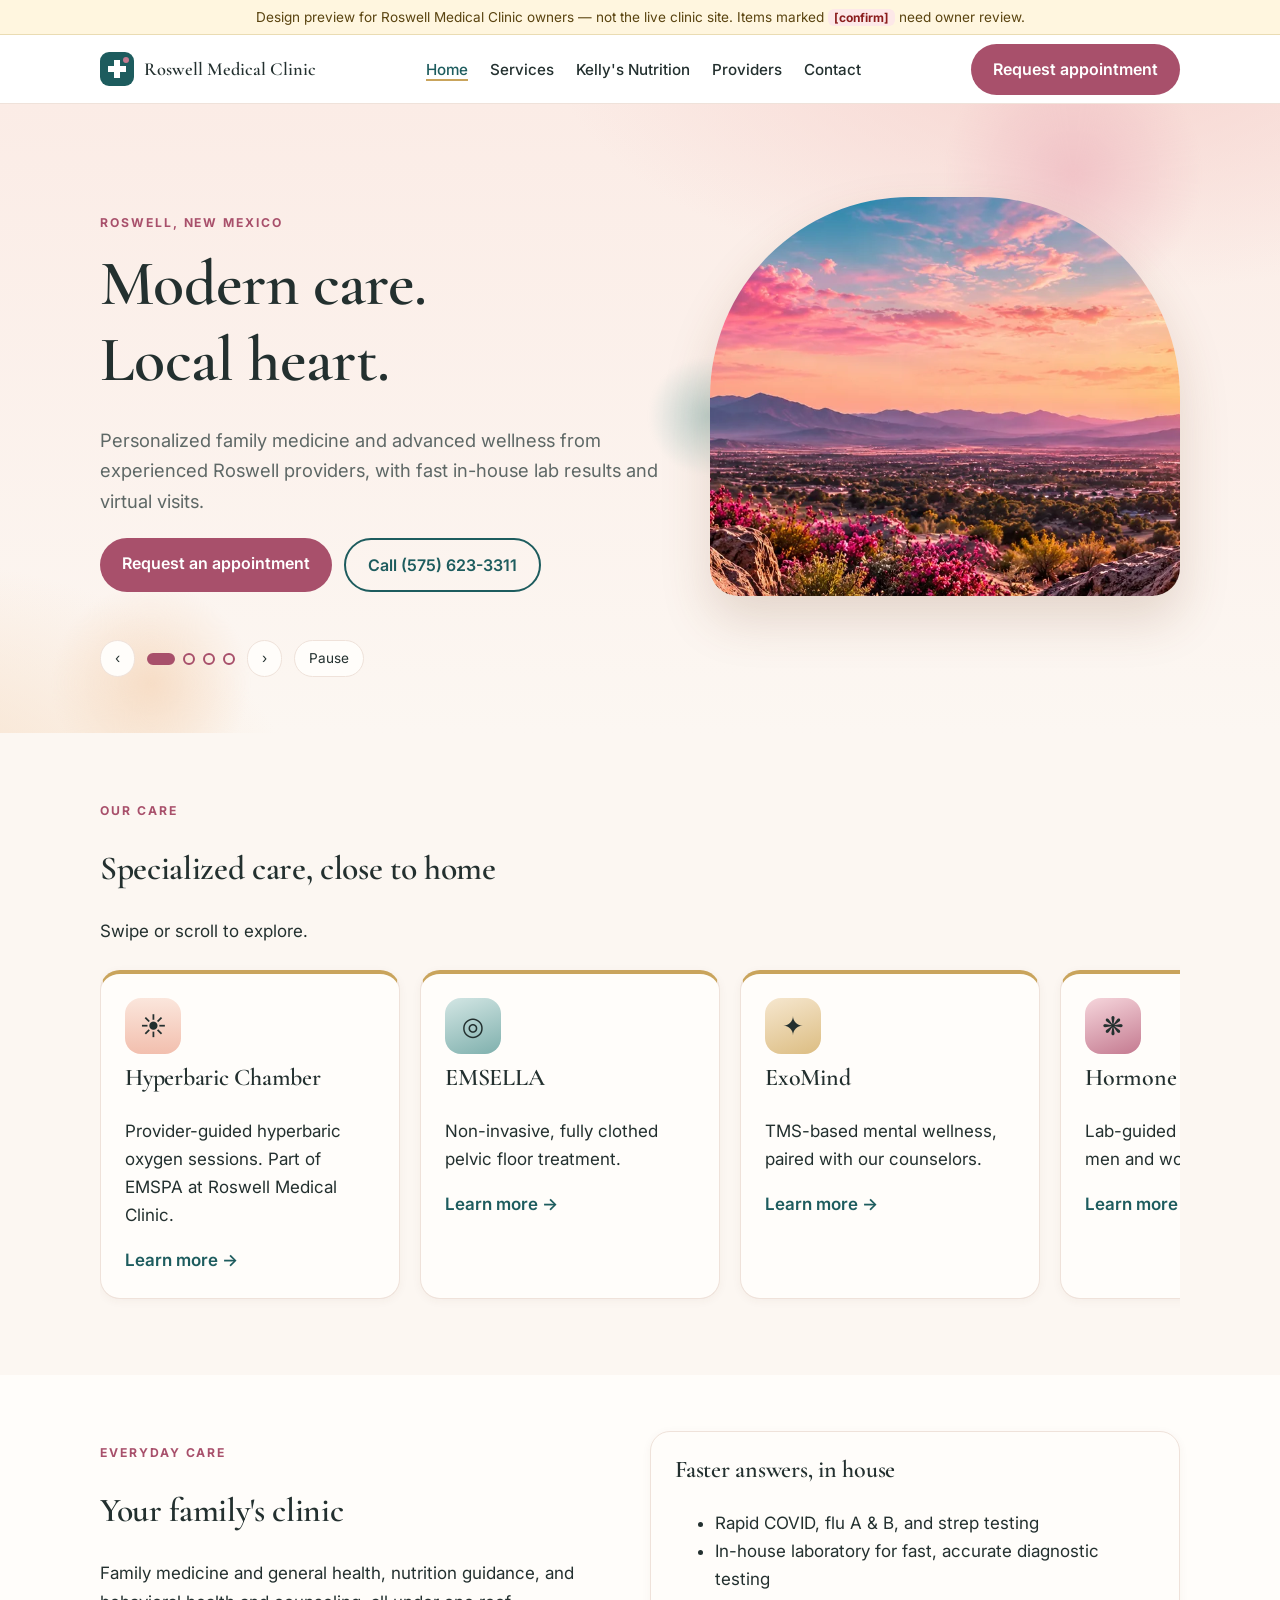
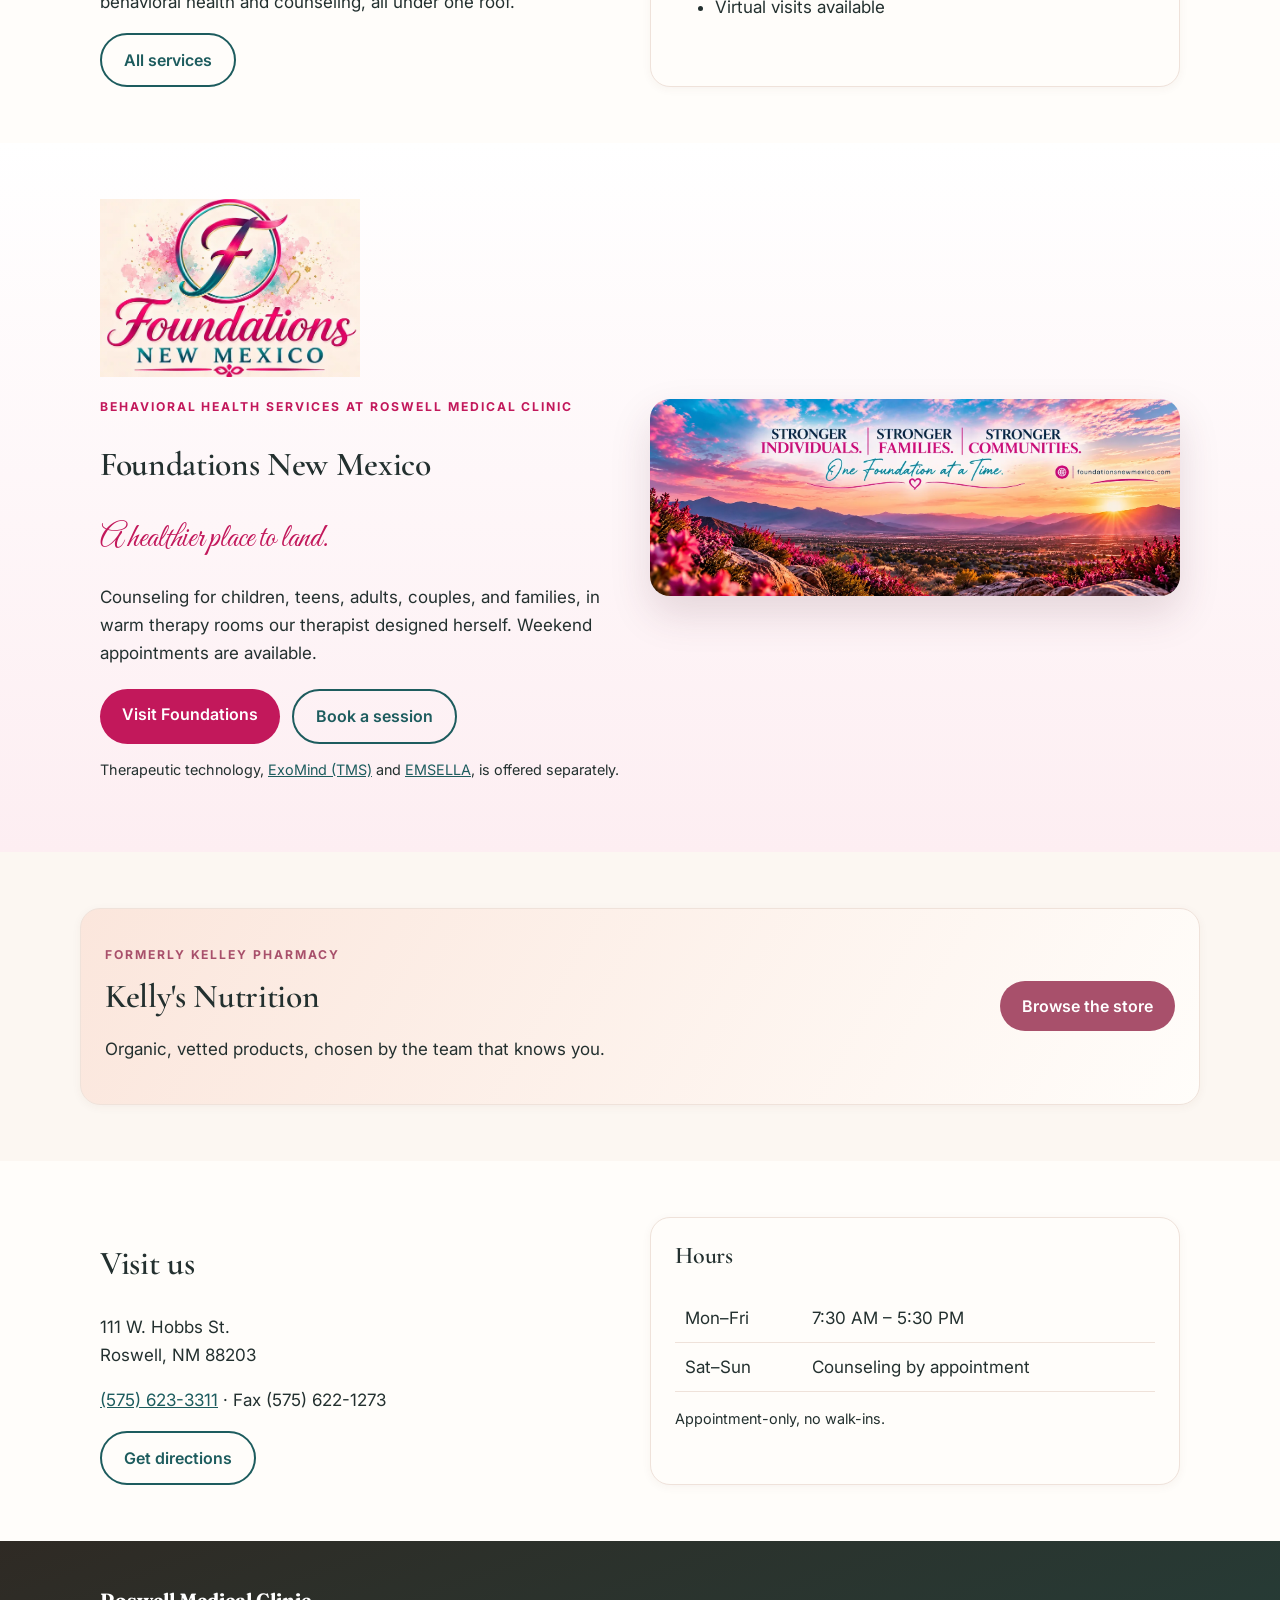
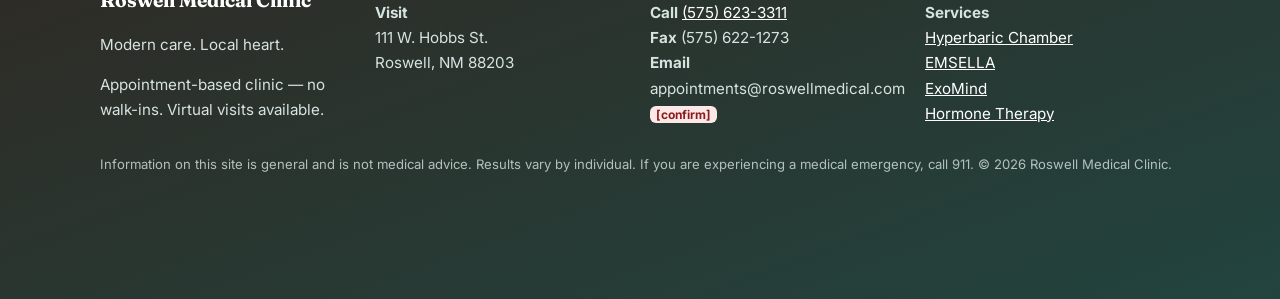
==== commit b8f31d77: "EMSPA structure: Foundations + Hyperbaric + 4 technologies" ====
--- a/roswell-medical/index.html
+++ b/roswell-medical/index.html
@@ -8,8 +8,8 @@
 <button class="menu-t" aria-expanded="false" aria-controls="nav" onclick="var n=document.getElementById('nav');n.classList.toggle('open');this.setAttribute('aria-expanded',n.classList.contains('open'))">Menu</button>
 <nav id="nav" aria-label="Main"><ul><li><a href="index.html" aria-current="page">Home</a></li><li><a href="services.html">Services</a></li><li><a href="kellys-nutrition.html">Kelly's Nutrition</a></li><li><a href="providers.html">Providers</a></li><li><a href="contact.html">Contact</a></li></ul></nav><a class="btn" href="book.html">Request appointment</a></div></header>
 <main id="main">
-<section class="hero" aria-label="Featured"><div class="blob b1"></div><div class="blob b2"></div><div class="blob b3"></div><div class="wrap"><div class="car" data-car aria-roledescription="carousel" aria-label="Clinic highlights"><div class="car-track" aria-live="off"><div class="slide" role="group" aria-roledescription="slide"><div class="hs"><div><p class="eyebrow">Roswell, New Mexico</p><h1>Modern care.<br>Local heart.</h1><p class="lead">Personalized family medicine and advanced wellness from experienced Roswell providers, with fast in-house lab results and virtual visits.</p><div class="cta"><a class="btn" href="book.html">Request an appointment</a><a class="btn ghost" href="tel:+15756233311">Call (575) 623-3311</a></div></div><div class="art photo" role="img" aria-label="Sunset over the desert mountains" style="background-image:url(img/sunset.svg)"></div></div></div><div class="slide" role="group" aria-roledescription="slide"><div class="hs"><div><p class="eyebrow">Advanced wellness</p><h1>Hyperbaric chamber, right here in Roswell</h1><p class="lead">Provider-guided hyperbaric oxygen sessions in a calm, private setting. Every plan starts with a consultation.</p><div class="cta"><a class="btn" href="hyperbaric-chamber-roswell-nm.html">Explore hyperbaric</a><a class="btn ghost" href="book.html?service=hyperbaric">Book a consult</a></div></div><div class="art g2" role="img" aria-label="Decorative illustration, Hyperbaric suite photo coming"><div class="ring" style="width:60%;aspect-ratio:1;top:12%;left:20%"></div><div class="ring" style="width:36%;aspect-ratio:1;top:24%;left:32%;animation-delay:-4s"></div><span class="tag">Hyperbaric suite · photo coming</span></div></div></div><div class="slide" role="group" aria-roledescription="slide"><div class="hs"><div><p class="eyebrow">Inside the clinic</p><h1>Kelly's Nutrition</h1><p class="lead">Formerly Kelley Pharmacy, now Kelly's Nutrition. Organic, vetted supplements, therapeutics, freezer meats, and freeze-dryers.</p><div class="cta"><a class="btn" href="kellys-nutrition.html">Visit the store</a><a class="btn ghost" href="tel:+15756233311">Ask our nutrition desk</a></div></div><div class="art g3" role="img" aria-label="Decorative illustration, Kelly's Nutrition photo coming"><div class="sun"></div><div class="mesa"></div><span class="tag">Kelly's Nutrition · photo coming</span></div></div></div><div class="slide" role="group" aria-roledescription="slide"><div class="hs"><div><p class="eyebrow">Appointment-based care</p><h1>Book a visit that fits your day</h1><p class="lead">Open weekdays 7:30 AM to 5:30 PM. We're appointment-only, no walk-ins, and virtual visits are available.</p><div class="cta"><a class="btn" href="book.html">Request an appointment</a><a class="btn ghost" href="contact.html">Hours &amp; directions</a></div></div><div class="art g4" role="img" aria-label="Decorative illustration, Front desk photo coming"><div class="ring" style="width:60%;aspect-ratio:1;top:12%;left:20%"></div><div class="ring" style="width:36%;aspect-ratio:1;top:24%;left:32%;animation-delay:-4s"></div><span class="tag">Front desk · photo coming</span></div></div></div></div><div class="ctrl"><button class="arr prev" type="button" aria-label="Previous slide">‹</button><div class="dots"></div><button class="arr next" type="button" aria-label="Next slide">›</button><button class="pb" type="button">Pause</button></div></div></div></section>
-<section><div class="wrap"><p class="eyebrow">Our care</p><h2>Specialized care, close to home</h2><p>Swipe or scroll to explore.</p><div class="rail" role="region" aria-label="Services" tabindex="0"><div class="card feature"><div class="cat-ic g1" aria-hidden="true">☀</div><h3>Hyperbaric Chamber</h3><p>Provider-guided hyperbaric oxygen sessions.</p><a class="more" href="hyperbaric-chamber-roswell-nm.html">Learn more →</a></div><div class="card feature"><div class="cat-ic g2" aria-hidden="true">◎</div><h3>EMSELLA</h3><p>Non-invasive, fully clothed pelvic floor treatment.</p><a class="more" href="emsella-roswell-nm.html">Learn more →</a></div><div class="card feature"><div class="cat-ic g3" aria-hidden="true">✦</div><h3>ExoMind</h3><p>TMS-based mental wellness, paired with our counselors.</p><a class="more" href="exomind-roswell-nm.html">Learn more →</a></div><div class="card feature"><div class="cat-ic g4" aria-hidden="true">❋</div><h3>Hormone Therapy</h3><p>Lab-guided hormone care for men and women.</p><a class="more" href="hormone-therapy-roswell-nm.html">Learn more →</a></div><div class="card feature"><div class="cat-ic g1" aria-hidden="true">✚</div><h3>Family Medicine</h3><p>Checkups, chronic care, and sick visits for every age.</p><a class="more" href="services.html">Learn more →</a></div><div class="card feature"><div class="cat-ic g2" aria-hidden="true">⚗</div><h3>In-House Lab &amp; Rapid Tests</h3><p>COVID, flu A &amp; B, and strep, plus fast diagnostics.</p><a class="more" href="services.html">Learn more →</a></div><div class="card feature"><div class="cat-ic g3" aria-hidden="true">❦</div><h3>Foundations New Mexico</h3><p>Counseling for children, teens, adults, couples &amp; families.</p><a class="more" href="behavioral-health-counseling-roswell-nm.html">Learn more →</a></div></div></div></section>
+<section class="hero" aria-label="Featured"><div class="blob b1"></div><div class="blob b2"></div><div class="blob b3"></div><div class="wrap"><div class="car" data-car aria-roledescription="carousel" aria-label="Clinic highlights"><div class="car-track" aria-live="off"><div class="slide" role="group" aria-roledescription="slide"><div class="hs"><div><p class="eyebrow">Roswell, New Mexico</p><h1>Modern care.<br>Local heart.</h1><p class="lead">Personalized family medicine and advanced wellness from experienced Roswell providers, with fast in-house lab results and virtual visits.</p><div class="cta"><a class="btn" href="book.html">Request an appointment</a><a class="btn ghost" href="tel:+15756233311">Call (575) 623-3311</a></div></div><div class="art photo" role="img" aria-label="Sunset over the desert mountains" style="background-image:url(img/sunset.svg)"></div></div></div><div class="slide" role="group" aria-roledescription="slide"><div class="hs"><div><p class="eyebrow">Advanced wellness</p><h1>Hyperbaric chamber, right here in Roswell</h1><p class="lead">Provider-guided hyperbaric oxygen sessions in a calm, private setting. Every plan starts with a consultation. Part of EMSPA at Roswell Medical Clinic.</p><div class="cta"><a class="btn" href="hyperbaric-chamber-roswell-nm.html">Explore hyperbaric</a><a class="btn ghost" href="book.html?service=hyperbaric">Book a consult</a></div></div><div class="art g2" role="img" aria-label="Decorative illustration, Hyperbaric suite photo coming"><div class="ring" style="width:60%;aspect-ratio:1;top:12%;left:20%"></div><div class="ring" style="width:36%;aspect-ratio:1;top:24%;left:32%;animation-delay:-4s"></div><span class="tag">Hyperbaric suite · photo coming</span></div></div></div><div class="slide" role="group" aria-roledescription="slide"><div class="hs"><div><p class="eyebrow">Inside the clinic</p><h1>Kelly's Nutrition</h1><p class="lead">Formerly Kelley Pharmacy, now Kelly's Nutrition. Organic, vetted supplements, therapeutics, freezer meats, and freeze-dryers.</p><div class="cta"><a class="btn" href="kellys-nutrition.html">Visit the store</a><a class="btn ghost" href="tel:+15756233311">Ask our nutrition desk</a></div></div><div class="art g3" role="img" aria-label="Decorative illustration, Kelly's Nutrition photo coming"><div class="sun"></div><div class="mesa"></div><span class="tag">Kelly's Nutrition · photo coming</span></div></div></div><div class="slide" role="group" aria-roledescription="slide"><div class="hs"><div><p class="eyebrow">Appointment-based care</p><h1>Book a visit that fits your day</h1><p class="lead">Open weekdays 7:30 AM to 5:30 PM. We're appointment-only, no walk-ins, and virtual visits are available.</p><div class="cta"><a class="btn" href="book.html">Request an appointment</a><a class="btn ghost" href="contact.html">Hours &amp; directions</a></div></div><div class="art g4" role="img" aria-label="Decorative illustration, Front desk photo coming"><div class="ring" style="width:60%;aspect-ratio:1;top:12%;left:20%"></div><div class="ring" style="width:36%;aspect-ratio:1;top:24%;left:32%;animation-delay:-4s"></div><span class="tag">Front desk · photo coming</span></div></div></div></div><div class="ctrl"><button class="arr prev" type="button" aria-label="Previous slide">‹</button><div class="dots"></div><button class="arr next" type="button" aria-label="Next slide">›</button><button class="pb" type="button">Pause</button></div></div></div></section>
+<section><div class="wrap"><p class="eyebrow">Our care</p><h2>Specialized care, close to home</h2><p>Swipe or scroll to explore.</p><div class="rail" role="region" aria-label="Services" tabindex="0"><div class="card feature"><div class="cat-ic g1" aria-hidden="true">☀</div><h3>Hyperbaric Chamber</h3><p>Provider-guided hyperbaric oxygen sessions. Part of EMSPA at Roswell Medical Clinic.</p><a class="more" href="hyperbaric-chamber-roswell-nm.html">Learn more →</a></div><div class="card feature"><div class="cat-ic g2" aria-hidden="true">◎</div><h3>EMSELLA</h3><p>Non-invasive, fully clothed pelvic floor treatment.</p><a class="more" href="emsella-roswell-nm.html">Learn more →</a></div><div class="card feature"><div class="cat-ic g3" aria-hidden="true">✦</div><h3>ExoMind</h3><p>TMS-based mental wellness, paired with our counselors.</p><a class="more" href="exomind-roswell-nm.html">Learn more →</a></div><div class="card feature"><div class="cat-ic g4" aria-hidden="true">❋</div><h3>Hormone Therapy</h3><p>Lab-guided hormone care for men and women.</p><a class="more" href="hormone-therapy-roswell-nm.html">Learn more →</a></div><div class="card feature"><div class="cat-ic g1" aria-hidden="true">✚</div><h3>Family Medicine</h3><p>Checkups, chronic care, and sick visits for every age.</p><a class="more" href="services.html">Learn more →</a></div><div class="card feature"><div class="cat-ic g2" aria-hidden="true">⚗</div><h3>In-House Lab &amp; Rapid Tests</h3><p>COVID, flu A &amp; B, and strep, plus fast diagnostics.</p><a class="more" href="services.html">Learn more →</a></div><div class="card feature"><div class="cat-ic g3" aria-hidden="true">❦</div><h3>Foundations New Mexico</h3><p>Counseling for children, teens, adults, couples &amp; families.</p><a class="more" href="behavioral-health-counseling-roswell-nm.html">Learn more →</a></div></div></div></section>
 <section style="background:var(--card)"><div class="wrap grid"><div><p class="eyebrow">Everyday care</p><h2>Your family's clinic</h2><p>Family medicine and general health, nutrition guidance, and behavioral health and counseling, all under one roof.</p><a class="btn ghost" href="services.html">All services</a></div>
 <div class="card"><h3>Faster answers, in house</h3><ul><li>Rapid COVID, flu A &amp; B, and strep testing</li><li>In-house laboratory for fast, accurate diagnostic testing</li><li>Virtual visits available</li></ul></div></div></section>
 <section style="background:linear-gradient(180deg,#fff,#fdeef2)"><div class="wrap grid" style="align-items:center"><div><img src="img/logo.svg" alt="Foundations New Mexico logo" width="300" height="205" style="max-width:260px;height:auto;mix-blend-mode:multiply" loading="lazy"><p class="eyebrow" style="color:#c2185b">Behavioral Health Services at Roswell Medical Clinic</p><h2>Foundations New Mexico</h2><p style="font-family:'Great Vibes',cursive;font-size:2rem;color:#c2185b;margin:.2em 0">A healthier place to land.</p><p>Counseling for children, teens, adults, couples, and families, in warm therapy rooms our therapist designed herself. Weekend appointments are available.</p><div class="cta"><a class="btn" style="background:#c2185b" href="behavioral-health-counseling-roswell-nm.html">Visit Foundations</a><a class="btn ghost" href="book.html?service=behavioral">Book a session</a></div><p style="font-size:.9rem;margin-top:14px">Therapeutic technology, <a href="exomind-roswell-nm.html">ExoMind (TMS)</a> and <a href="emsella-roswell-nm.html">EMSELLA</a>, is offered separately.</p></div><img class="fimg" src="img/stronger.svg" alt="Stronger Individuals. Stronger Families. Stronger Communities. One Foundation at a Time." width="1600" height="595" loading="lazy"></div></section>
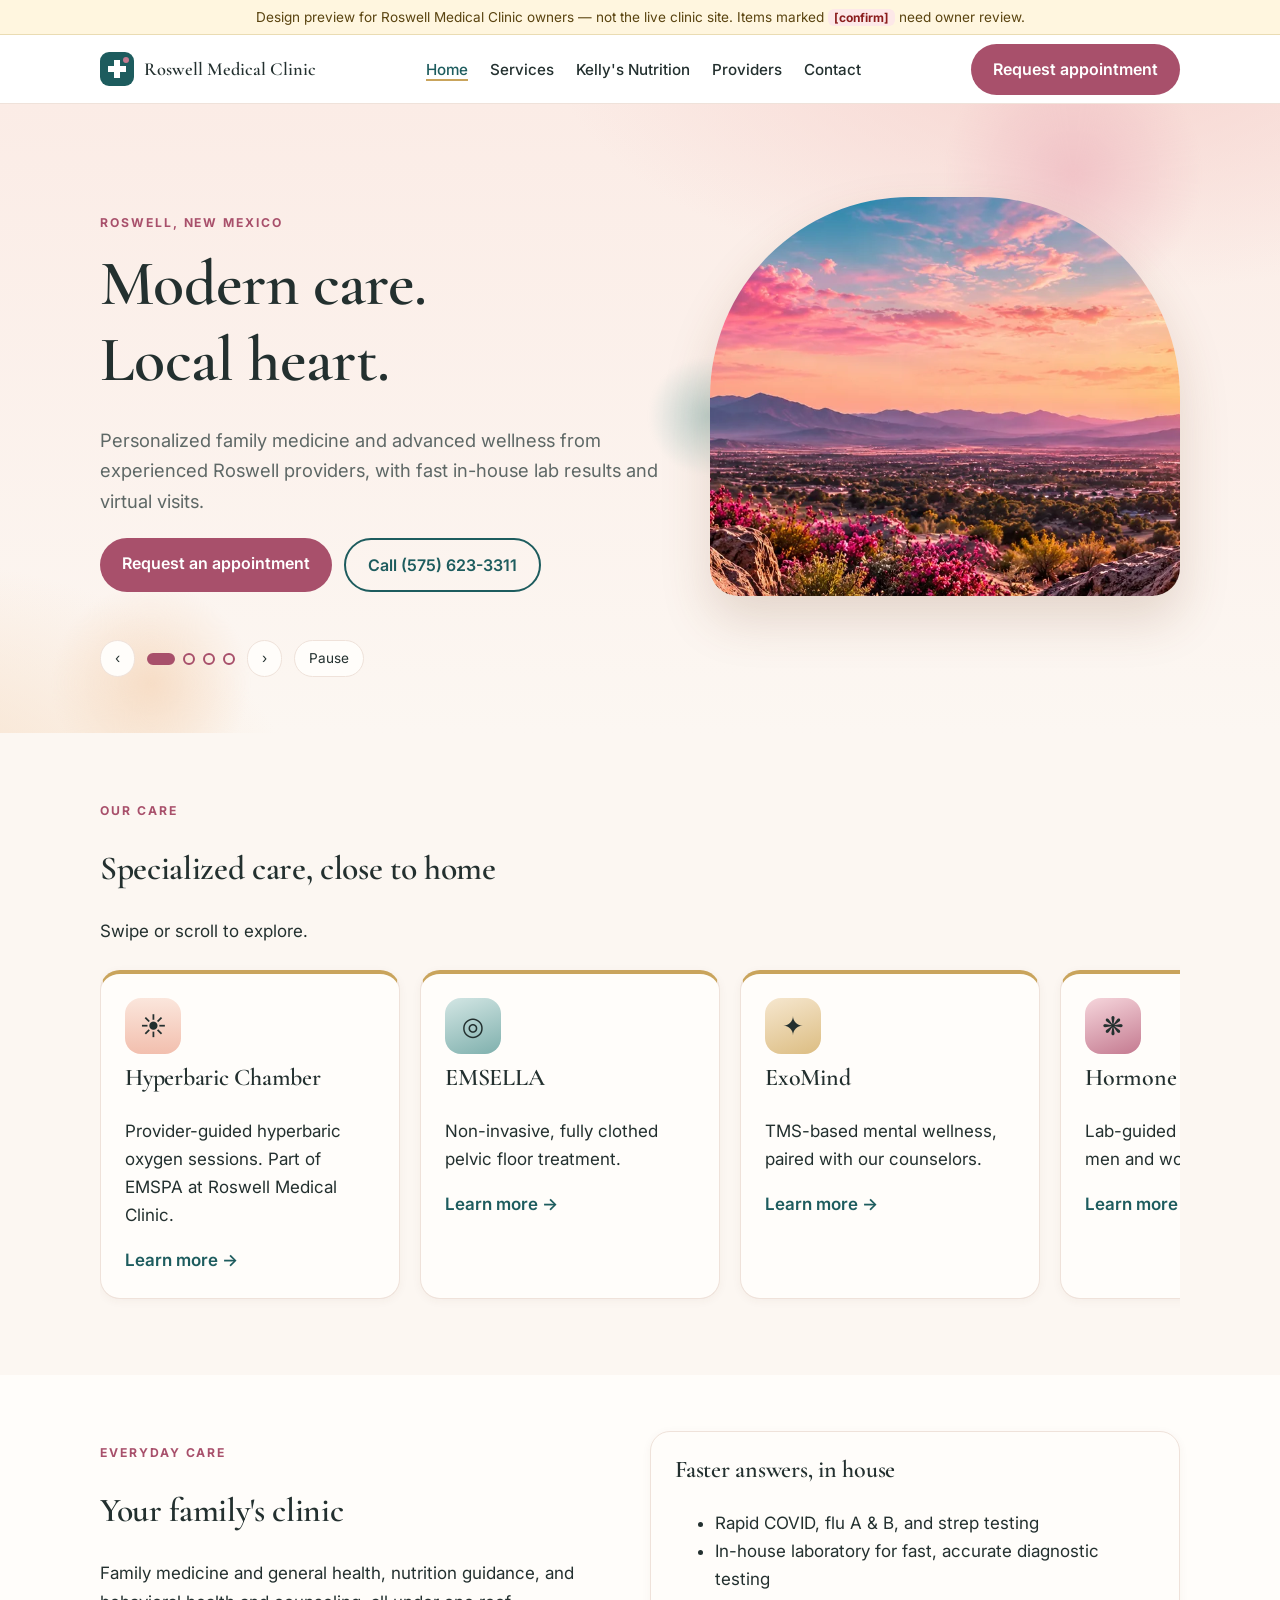
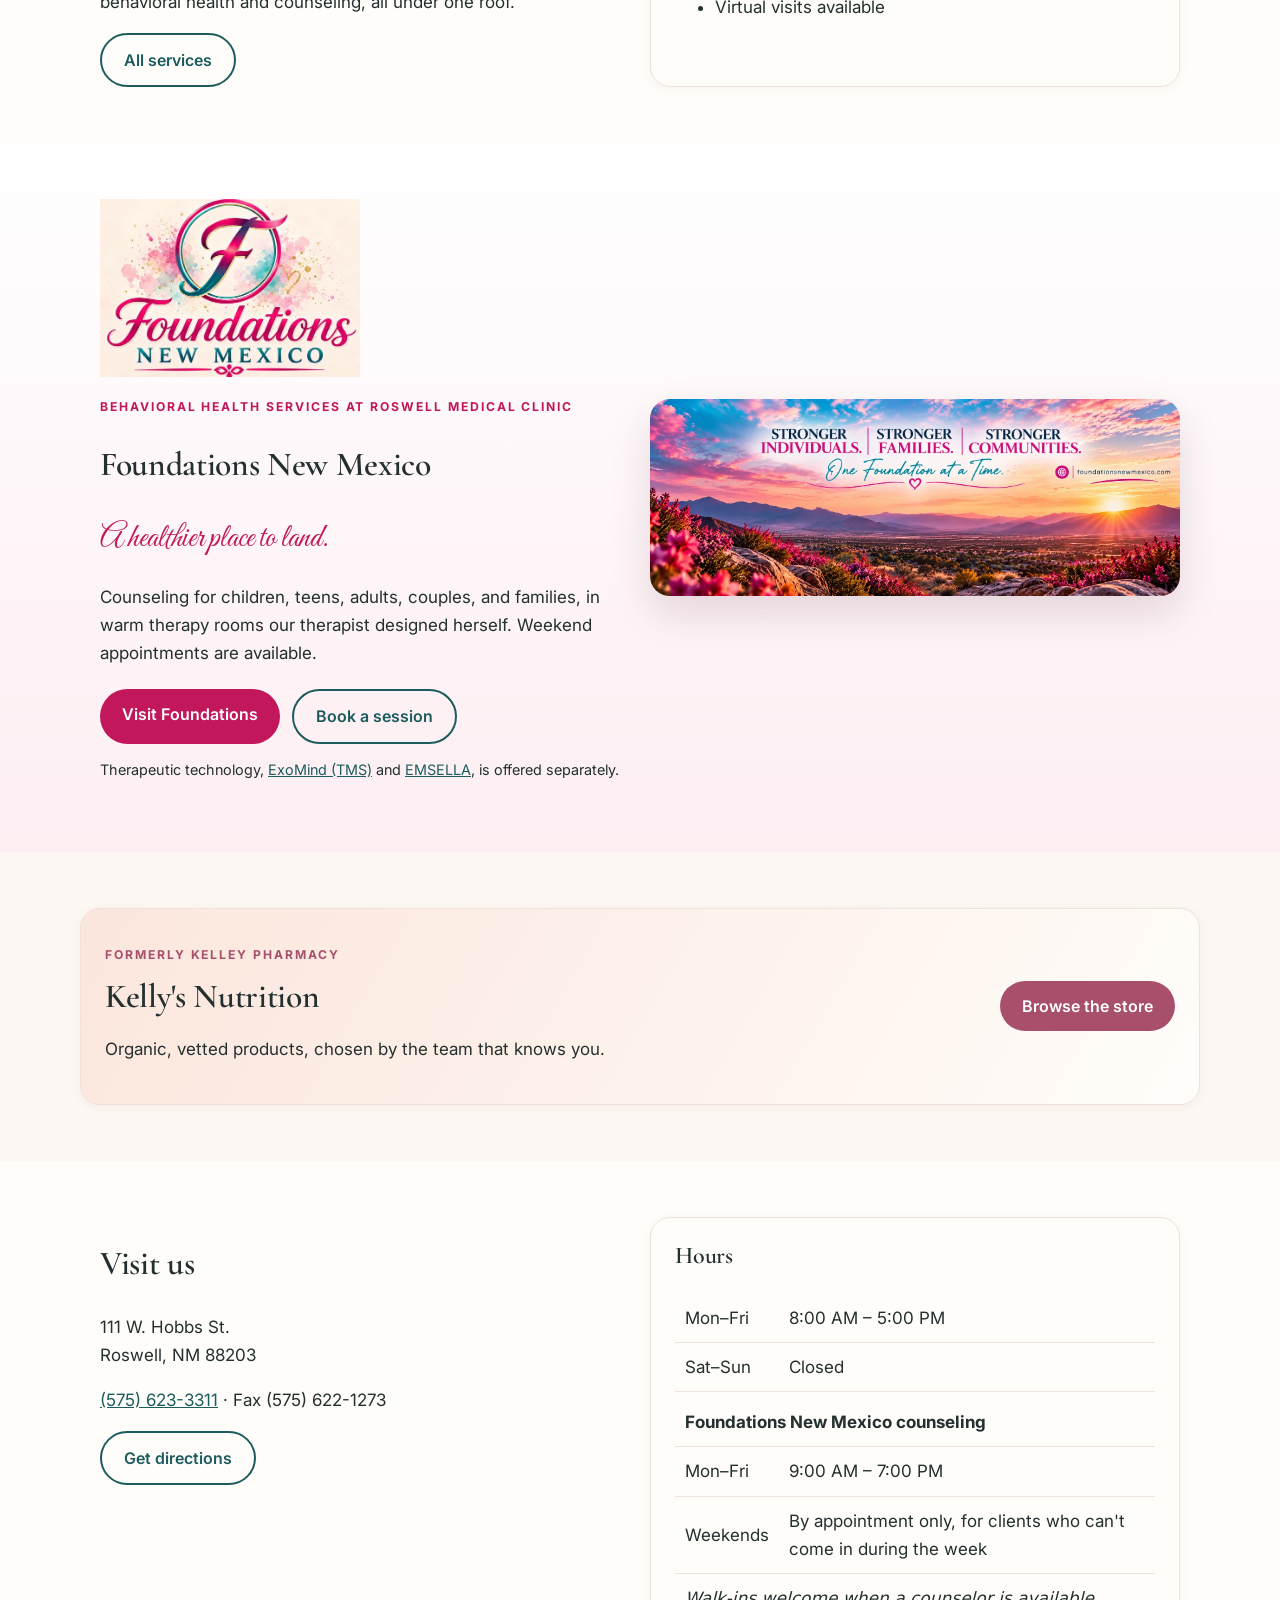
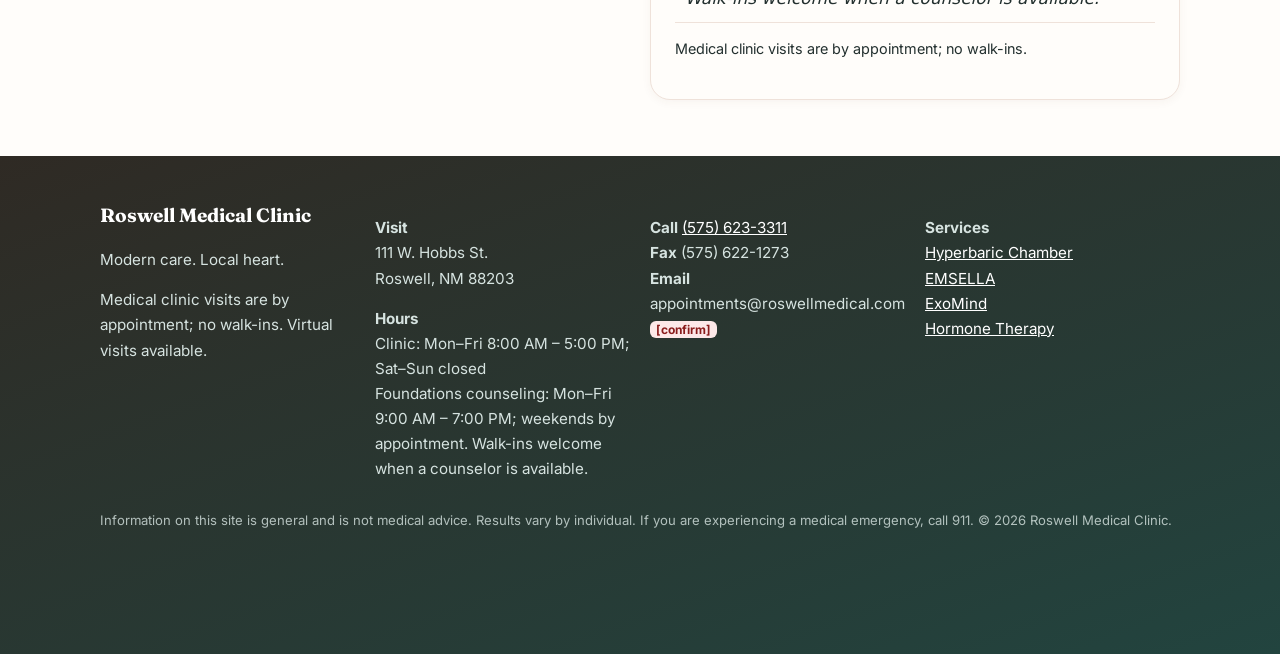
==== commit e5ed9f6b: "Hours update + walk-in wording (a)" ====
--- a/roswell-medical/index.html
+++ b/roswell-medical/index.html
@@ -2,21 +2,21 @@
 <meta name="robots" content="noindex,nofollow"><title>Roswell Medical Clinic | Family Medicine & Wellness in Roswell, NM</title><meta name="description" content="Roswell Medical Clinic on W. Hobbs St.: family medicine, in-house lab, rapid testing, behavioral health, hormone therapy, hyperbaric, EMSELLA, ExoMind, and Kelly's Nutrition. Call (575) 623-3311.">
 <meta property="og:title" content="Roswell Medical Clinic | Family Medicine & Wellness in Roswell, NM"><meta property="og:description" content="Roswell Medical Clinic on W. Hobbs St.: family medicine, in-house lab, rapid testing, behavioral health, hormone therapy, hyperbaric, EMSELLA, ExoMind, and Kelly's Nutrition. Call (575) 623-3311."><meta name="theme-color" content="#1d5c5e">
 <link rel="preconnect" href="https://fonts.googleapis.com"><link href="https://fonts.googleapis.com/css2?family=Cormorant+Garamond:wght@500;600;700&family=Great+Vibes&family=Playfair+Display:wght@700;900&family=Fraunces:wght@600&family=Inter:wght@400;500;600;700&display=swap" rel="stylesheet">
-<link rel="stylesheet" href="styles.css"><script type="application/ld+json">{"@context": "https://schema.org", "@type": ["MedicalClinic", "LocalBusiness"], "name": "Roswell Medical Clinic", "slogan": "Modern care. Local heart.", "telephone": "+1-575-623-3311", "faxNumber": "+1-575-622-1273", "address": {"@type": "PostalAddress", "streetAddress": "111 W. Hobbs St.", "addressLocality": "Roswell", "addressRegion": "NM", "postalCode": "88203", "addressCountry": "US"}, "url": "https://roswellmedical.com/", "medicalSpecialty": ["PrimaryCare", "Psychiatric"], "availableService": []}</script></head><body>
+<link rel="stylesheet" href="styles.css"><script type="application/ld+json">{"@context": "https://schema.org", "@type": ["MedicalClinic", "LocalBusiness"], "name": "Roswell Medical Clinic", "slogan": "Modern care. Local heart.", "telephone": "+1-575-623-3311", "faxNumber": "+1-575-622-1273", "address": {"@type": "PostalAddress", "streetAddress": "111 W. Hobbs St.", "addressLocality": "Roswell", "addressRegion": "NM", "postalCode": "88203", "addressCountry": "US"}, "url": "https://roswellmedical.com/", "openingHours": "Mo-Fr 08:00-17:00", "medicalSpecialty": ["PrimaryCare", "Psychiatric"], "availableService": []}</script></head><body>
 <a class="skip" href="#main">Skip to content</a><div class="preview">Design preview for Roswell Medical Clinic owners — not the live clinic site. Items marked <span class="confirm">[confirm]</span> need owner review.</div>
 <header><div class="wrap hbar"><a class="logo" href="index.html"><svg width="34" height="34" viewBox="0 0 34 34" aria-hidden="true"><rect width="34" height="34" rx="9" fill="#1d5c5e"/><path d="M14 8h6v6h6v6h-6v6h-6v-6H8v-6h6z" fill="#fff"/><circle cx="26" cy="8" r="3" fill="#c47a90"/></svg><span>Roswell Medical Clinic</span></a>
 <button class="menu-t" aria-expanded="false" aria-controls="nav" onclick="var n=document.getElementById('nav');n.classList.toggle('open');this.setAttribute('aria-expanded',n.classList.contains('open'))">Menu</button>
 <nav id="nav" aria-label="Main"><ul><li><a href="index.html" aria-current="page">Home</a></li><li><a href="services.html">Services</a></li><li><a href="kellys-nutrition.html">Kelly's Nutrition</a></li><li><a href="providers.html">Providers</a></li><li><a href="contact.html">Contact</a></li></ul></nav><a class="btn" href="book.html">Request appointment</a></div></header>
 <main id="main">
-<section class="hero" aria-label="Featured"><div class="blob b1"></div><div class="blob b2"></div><div class="blob b3"></div><div class="wrap"><div class="car" data-car aria-roledescription="carousel" aria-label="Clinic highlights"><div class="car-track" aria-live="off"><div class="slide" role="group" aria-roledescription="slide"><div class="hs"><div><p class="eyebrow">Roswell, New Mexico</p><h1>Modern care.<br>Local heart.</h1><p class="lead">Personalized family medicine and advanced wellness from experienced Roswell providers, with fast in-house lab results and virtual visits.</p><div class="cta"><a class="btn" href="book.html">Request an appointment</a><a class="btn ghost" href="tel:+15756233311">Call (575) 623-3311</a></div></div><div class="art photo" role="img" aria-label="Sunset over the desert mountains" style="background-image:url(img/sunset.svg)"></div></div></div><div class="slide" role="group" aria-roledescription="slide"><div class="hs"><div><p class="eyebrow">Advanced wellness</p><h1>Hyperbaric chamber, right here in Roswell</h1><p class="lead">Provider-guided hyperbaric oxygen sessions in a calm, private setting. Every plan starts with a consultation. Part of EMSPA at Roswell Medical Clinic.</p><div class="cta"><a class="btn" href="hyperbaric-chamber-roswell-nm.html">Explore hyperbaric</a><a class="btn ghost" href="book.html?service=hyperbaric">Book a consult</a></div></div><div class="art g2" role="img" aria-label="Decorative illustration, Hyperbaric suite photo coming"><div class="ring" style="width:60%;aspect-ratio:1;top:12%;left:20%"></div><div class="ring" style="width:36%;aspect-ratio:1;top:24%;left:32%;animation-delay:-4s"></div><span class="tag">Hyperbaric suite · photo coming</span></div></div></div><div class="slide" role="group" aria-roledescription="slide"><div class="hs"><div><p class="eyebrow">Inside the clinic</p><h1>Kelly's Nutrition</h1><p class="lead">Formerly Kelley Pharmacy, now Kelly's Nutrition. Organic, vetted supplements, therapeutics, freezer meats, and freeze-dryers.</p><div class="cta"><a class="btn" href="kellys-nutrition.html">Visit the store</a><a class="btn ghost" href="tel:+15756233311">Ask our nutrition desk</a></div></div><div class="art g3" role="img" aria-label="Decorative illustration, Kelly's Nutrition photo coming"><div class="sun"></div><div class="mesa"></div><span class="tag">Kelly's Nutrition · photo coming</span></div></div></div><div class="slide" role="group" aria-roledescription="slide"><div class="hs"><div><p class="eyebrow">Appointment-based care</p><h1>Book a visit that fits your day</h1><p class="lead">Open weekdays 7:30 AM to 5:30 PM. We're appointment-only, no walk-ins, and virtual visits are available.</p><div class="cta"><a class="btn" href="book.html">Request an appointment</a><a class="btn ghost" href="contact.html">Hours &amp; directions</a></div></div><div class="art g4" role="img" aria-label="Decorative illustration, Front desk photo coming"><div class="ring" style="width:60%;aspect-ratio:1;top:12%;left:20%"></div><div class="ring" style="width:36%;aspect-ratio:1;top:24%;left:32%;animation-delay:-4s"></div><span class="tag">Front desk · photo coming</span></div></div></div></div><div class="ctrl"><button class="arr prev" type="button" aria-label="Previous slide">‹</button><div class="dots"></div><button class="arr next" type="button" aria-label="Next slide">›</button><button class="pb" type="button">Pause</button></div></div></div></section>
+<section class="hero" aria-label="Featured"><div class="blob b1"></div><div class="blob b2"></div><div class="blob b3"></div><div class="wrap"><div class="car" data-car aria-roledescription="carousel" aria-label="Clinic highlights"><div class="car-track" aria-live="off"><div class="slide" role="group" aria-roledescription="slide"><div class="hs"><div><p class="eyebrow">Roswell, New Mexico</p><h1>Modern care.<br>Local heart.</h1><p class="lead">Personalized family medicine and advanced wellness from experienced Roswell providers, with fast in-house lab results and virtual visits.</p><div class="cta"><a class="btn" href="book.html">Request an appointment</a><a class="btn ghost" href="tel:+15756233311">Call (575) 623-3311</a></div></div><div class="art photo" role="img" aria-label="Sunset over the desert mountains" style="background-image:url(img/sunset.svg)"></div></div></div><div class="slide" role="group" aria-roledescription="slide"><div class="hs"><div><p class="eyebrow">Advanced wellness</p><h1>Hyperbaric chamber, right here in Roswell</h1><p class="lead">Provider-guided hyperbaric oxygen sessions in a calm, private setting. Every plan starts with a consultation. Part of EMSPA at Roswell Medical Clinic.</p><div class="cta"><a class="btn" href="hyperbaric-chamber-roswell-nm.html">Explore hyperbaric</a><a class="btn ghost" href="book.html?service=hyperbaric">Book a consult</a></div></div><div class="art g2" role="img" aria-label="Decorative illustration, Hyperbaric suite photo coming"><div class="ring" style="width:60%;aspect-ratio:1;top:12%;left:20%"></div><div class="ring" style="width:36%;aspect-ratio:1;top:24%;left:32%;animation-delay:-4s"></div><span class="tag">Hyperbaric suite · photo coming</span></div></div></div><div class="slide" role="group" aria-roledescription="slide"><div class="hs"><div><p class="eyebrow">Inside the clinic</p><h1>Kelly's Nutrition</h1><p class="lead">Formerly Kelley Pharmacy, now Kelly's Nutrition. Organic, vetted supplements, therapeutics, freezer meats, and freeze-dryers.</p><div class="cta"><a class="btn" href="kellys-nutrition.html">Visit the store</a><a class="btn ghost" href="tel:+15756233311">Ask our nutrition desk</a></div></div><div class="art g3" role="img" aria-label="Decorative illustration, Kelly's Nutrition photo coming"><div class="sun"></div><div class="mesa"></div><span class="tag">Kelly's Nutrition · photo coming</span></div></div></div><div class="slide" role="group" aria-roledescription="slide"><div class="hs"><div><p class="eyebrow">Appointment-based care</p><h1>Book a visit that fits your day</h1><p class="lead">Open weekdays 8:00 AM to 5:00 PM. Medical clinic visits are by appointment; no walk-ins. Virtual visits are available.</p><div class="cta"><a class="btn" href="book.html">Request an appointment</a><a class="btn ghost" href="contact.html">Hours &amp; directions</a></div></div><div class="art g4" role="img" aria-label="Decorative illustration, Front desk photo coming"><div class="ring" style="width:60%;aspect-ratio:1;top:12%;left:20%"></div><div class="ring" style="width:36%;aspect-ratio:1;top:24%;left:32%;animation-delay:-4s"></div><span class="tag">Front desk · photo coming</span></div></div></div></div><div class="ctrl"><button class="arr prev" type="button" aria-label="Previous slide">‹</button><div class="dots"></div><button class="arr next" type="button" aria-label="Next slide">›</button><button class="pb" type="button">Pause</button></div></div></div></section>
 <section><div class="wrap"><p class="eyebrow">Our care</p><h2>Specialized care, close to home</h2><p>Swipe or scroll to explore.</p><div class="rail" role="region" aria-label="Services" tabindex="0"><div class="card feature"><div class="cat-ic g1" aria-hidden="true">☀</div><h3>Hyperbaric Chamber</h3><p>Provider-guided hyperbaric oxygen sessions. Part of EMSPA at Roswell Medical Clinic.</p><a class="more" href="hyperbaric-chamber-roswell-nm.html">Learn more →</a></div><div class="card feature"><div class="cat-ic g2" aria-hidden="true">◎</div><h3>EMSELLA</h3><p>Non-invasive, fully clothed pelvic floor treatment.</p><a class="more" href="emsella-roswell-nm.html">Learn more →</a></div><div class="card feature"><div class="cat-ic g3" aria-hidden="true">✦</div><h3>ExoMind</h3><p>TMS-based mental wellness, paired with our counselors.</p><a class="more" href="exomind-roswell-nm.html">Learn more →</a></div><div class="card feature"><div class="cat-ic g4" aria-hidden="true">❋</div><h3>Hormone Therapy</h3><p>Lab-guided hormone care for men and women.</p><a class="more" href="hormone-therapy-roswell-nm.html">Learn more →</a></div><div class="card feature"><div class="cat-ic g1" aria-hidden="true">✚</div><h3>Family Medicine</h3><p>Checkups, chronic care, and sick visits for every age.</p><a class="more" href="services.html">Learn more →</a></div><div class="card feature"><div class="cat-ic g2" aria-hidden="true">⚗</div><h3>In-House Lab &amp; Rapid Tests</h3><p>COVID, flu A &amp; B, and strep, plus fast diagnostics.</p><a class="more" href="services.html">Learn more →</a></div><div class="card feature"><div class="cat-ic g3" aria-hidden="true">❦</div><h3>Foundations New Mexico</h3><p>Counseling for children, teens, adults, couples &amp; families.</p><a class="more" href="behavioral-health-counseling-roswell-nm.html">Learn more →</a></div></div></div></section>
 <section style="background:var(--card)"><div class="wrap grid"><div><p class="eyebrow">Everyday care</p><h2>Your family's clinic</h2><p>Family medicine and general health, nutrition guidance, and behavioral health and counseling, all under one roof.</p><a class="btn ghost" href="services.html">All services</a></div>
 <div class="card"><h3>Faster answers, in house</h3><ul><li>Rapid COVID, flu A &amp; B, and strep testing</li><li>In-house laboratory for fast, accurate diagnostic testing</li><li>Virtual visits available</li></ul></div></div></section>
 <section style="background:linear-gradient(180deg,#fff,#fdeef2)"><div class="wrap grid" style="align-items:center"><div><img src="img/logo.svg" alt="Foundations New Mexico logo" width="300" height="205" style="max-width:260px;height:auto;mix-blend-mode:multiply" loading="lazy"><p class="eyebrow" style="color:#c2185b">Behavioral Health Services at Roswell Medical Clinic</p><h2>Foundations New Mexico</h2><p style="font-family:'Great Vibes',cursive;font-size:2rem;color:#c2185b;margin:.2em 0">A healthier place to land.</p><p>Counseling for children, teens, adults, couples, and families, in warm therapy rooms our therapist designed herself. Weekend appointments are available.</p><div class="cta"><a class="btn" style="background:#c2185b" href="behavioral-health-counseling-roswell-nm.html">Visit Foundations</a><a class="btn ghost" href="book.html?service=behavioral">Book a session</a></div><p style="font-size:.9rem;margin-top:14px">Therapeutic technology, <a href="exomind-roswell-nm.html">ExoMind (TMS)</a> and <a href="emsella-roswell-nm.html">EMSELLA</a>, is offered separately.</p></div><img class="fimg" src="img/stronger.svg" alt="Stronger Individuals. Stronger Families. Stronger Communities. One Foundation at a Time." width="1600" height="595" loading="lazy"></div></section>
 <section><div class="wrap card" style="display:flex;flex-wrap:wrap;gap:24px;align-items:center;justify-content:space-between;background:linear-gradient(120deg,#fbe6dc,#fffdfa)"><div><p class="eyebrow">Formerly Kelley Pharmacy</p><h2 style="margin:.2em 0">Kelly's Nutrition</h2><p>Organic, vetted products, chosen by the team that knows you.</p></div><a class="btn" href="kellys-nutrition.html">Browse the store</a></div></section>
-<section style="background:var(--card)"><div class="wrap grid"><div><h2>Visit us</h2><p>111 W. Hobbs St.<br>Roswell, NM 88203</p><p><a href="tel:+15756233311">(575) 623-3311</a> · Fax (575) 622-1273</p><a class="btn ghost" href="https://maps.google.com/?q=111+W+Hobbs+St+Roswell+NM+88203">Get directions</a></div><div class="card"><h3>Hours</h3><table><tr><td>Mon–Fri</td><td>7:30 AM – 5:30 PM</td></tr><tr><td>Sat–Sun</td><td>Counseling by appointment</td></tr></table><p style="font-size:.9rem">Appointment-only, no walk-ins.</p></div></div></section></main>
-<footer><div class="wrap grid"><div><strong style="font-family:Fraunces,serif;font-size:1.2rem;color:#fff">Roswell Medical Clinic</strong><p>Modern care. Local heart.</p><p>Appointment-based clinic — no walk-ins. Virtual visits available.</p></div>
-<div><p><strong>Visit</strong><br>111 W. Hobbs St.<br>Roswell, NM 88203</p></div><div><p><strong>Call</strong> <a href="tel:+15756233311">(575) 623-3311</a><br><strong>Fax</strong> (575) 622-1273<br><strong>Email</strong> appointments@roswellmedical.com <span class="confirm">[confirm]</span></p></div>
+<section style="background:var(--card)"><div class="wrap grid"><div><h2>Visit us</h2><p>111 W. Hobbs St.<br>Roswell, NM 88203</p><p><a href="tel:+15756233311">(575) 623-3311</a> · Fax (575) 622-1273</p><a class="btn ghost" href="https://maps.google.com/?q=111+W+Hobbs+St+Roswell+NM+88203">Get directions</a></div><div class="card"><h3>Hours</h3><table><tr><td>Mon–Fri</td><td>8:00 AM – 5:00 PM</td></tr><tr><td>Sat–Sun</td><td>Closed</td></tr><tr><th colspan="2" style="padding-top:16px">Foundations New Mexico counseling</th></tr><tr><td>Mon–Fri</td><td>9:00 AM – 7:00 PM</td></tr><tr><td>Weekends</td><td>By appointment only, for clients who can't come in during the week</td></tr><tr><td colspan="2"><em>Walk-ins welcome when a counselor is available.</em></td></tr></table><p style="font-size:.9rem">Medical clinic visits are by appointment; no walk-ins.</p></div></div></section></main>
+<footer><div class="wrap grid"><div><strong style="font-family:Fraunces,serif;font-size:1.2rem;color:#fff">Roswell Medical Clinic</strong><p>Modern care. Local heart.</p><p>Medical clinic visits are by appointment; no walk-ins. Virtual visits available.</p></div>
+<div><p><strong>Visit</strong><br>111 W. Hobbs St.<br>Roswell, NM 88203</p><p><strong>Hours</strong><br>Clinic: Mon–Fri 8:00 AM – 5:00 PM; Sat–Sun closed<br>Foundations counseling: Mon–Fri 9:00 AM – 7:00 PM; weekends by appointment. Walk-ins welcome when a counselor is available.</p></div><div><p><strong>Call</strong> <a href="tel:+15756233311">(575) 623-3311</a><br><strong>Fax</strong> (575) 622-1273<br><strong>Email</strong> appointments@roswellmedical.com <span class="confirm">[confirm]</span></p></div>
 <div><p><strong>Services</strong><br><a href="hyperbaric-chamber-roswell-nm.html">Hyperbaric Chamber</a><br><a href="emsella-roswell-nm.html">EMSELLA</a><br><a href="exomind-roswell-nm.html">ExoMind</a><br><a href="hormone-therapy-roswell-nm.html">Hormone Therapy</a></p></div></div>
 <div class="wrap"><p style="font-size:.82rem;opacity:.8">Information on this site is general and is not medical advice. Results vary by individual. If you are experiencing a medical emergency, call 911. © 2026 Roswell Medical Clinic.</p></div></footer>
 <div class="mbar"><a class="btn ghost" href="tel:+15756233311">Call</a><a class="btn" href="book.html">Book</a></div><script src="site.js" defer></script></body></html>
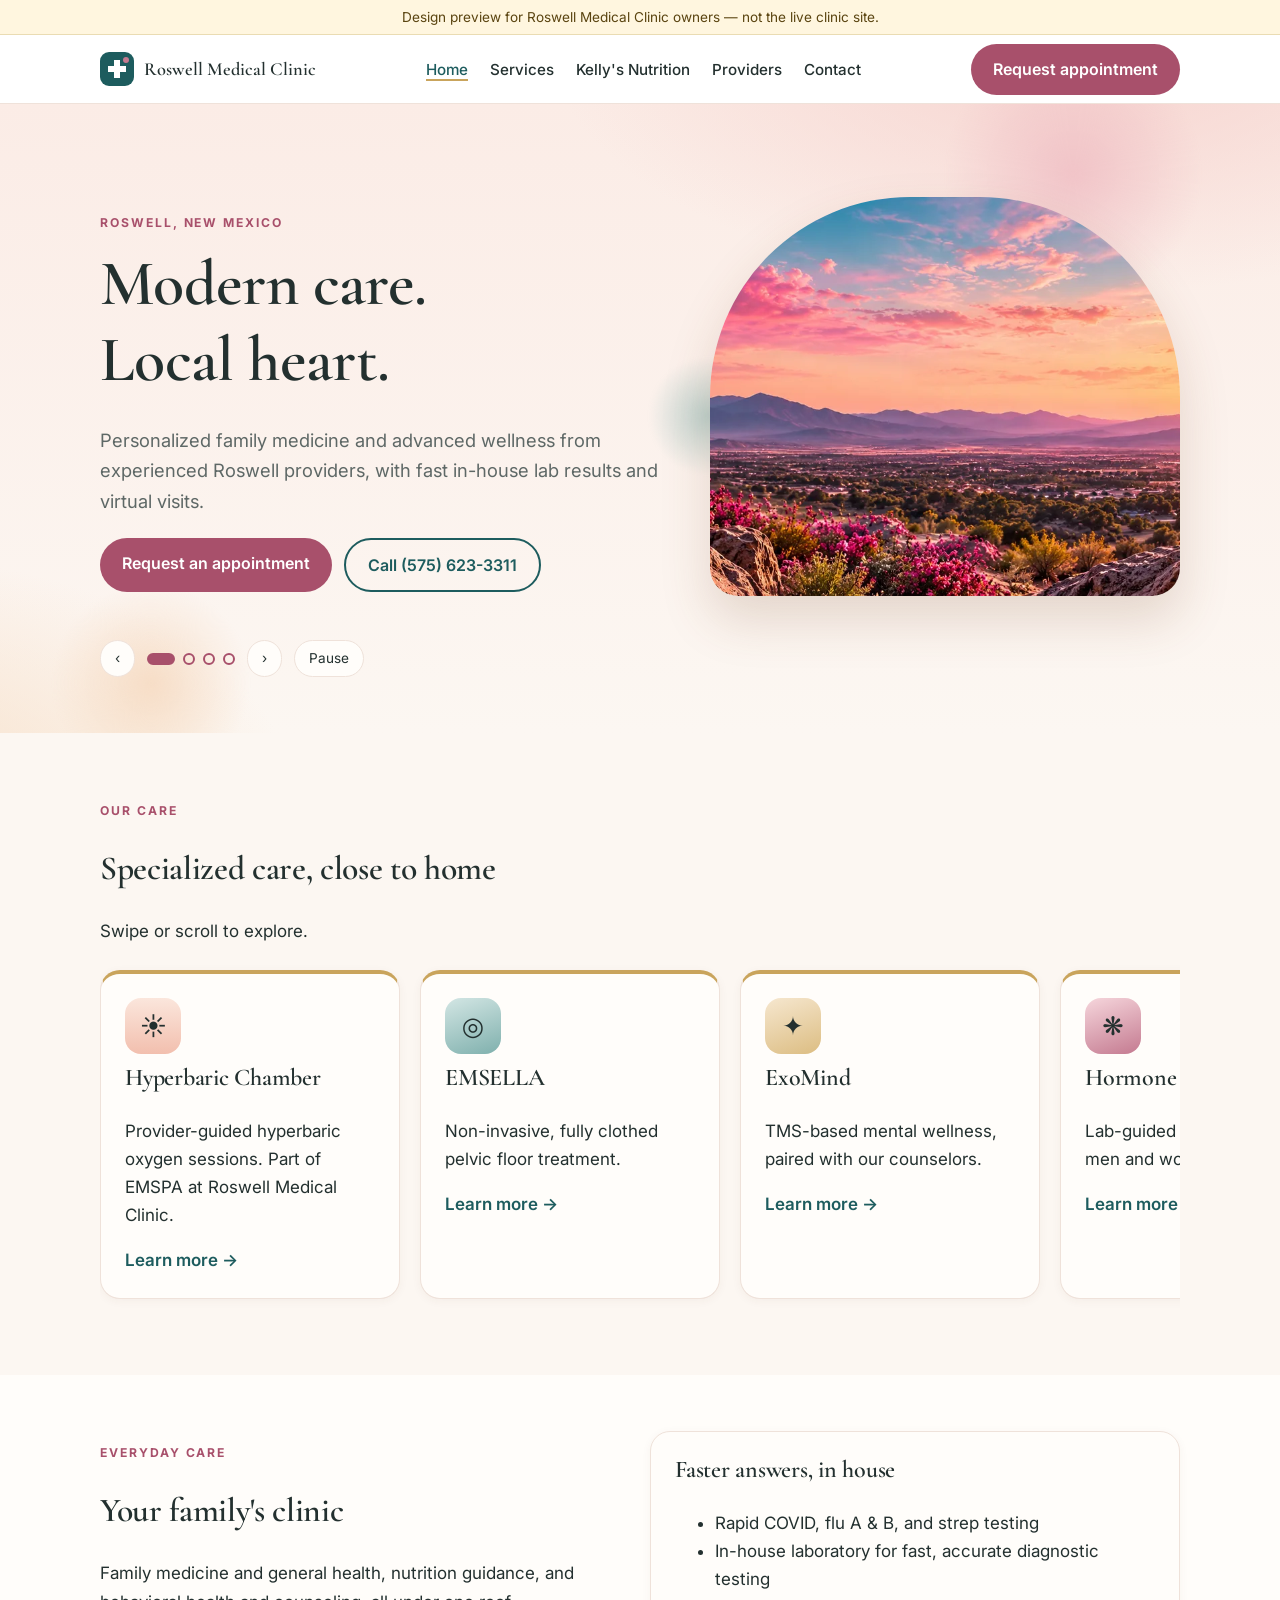
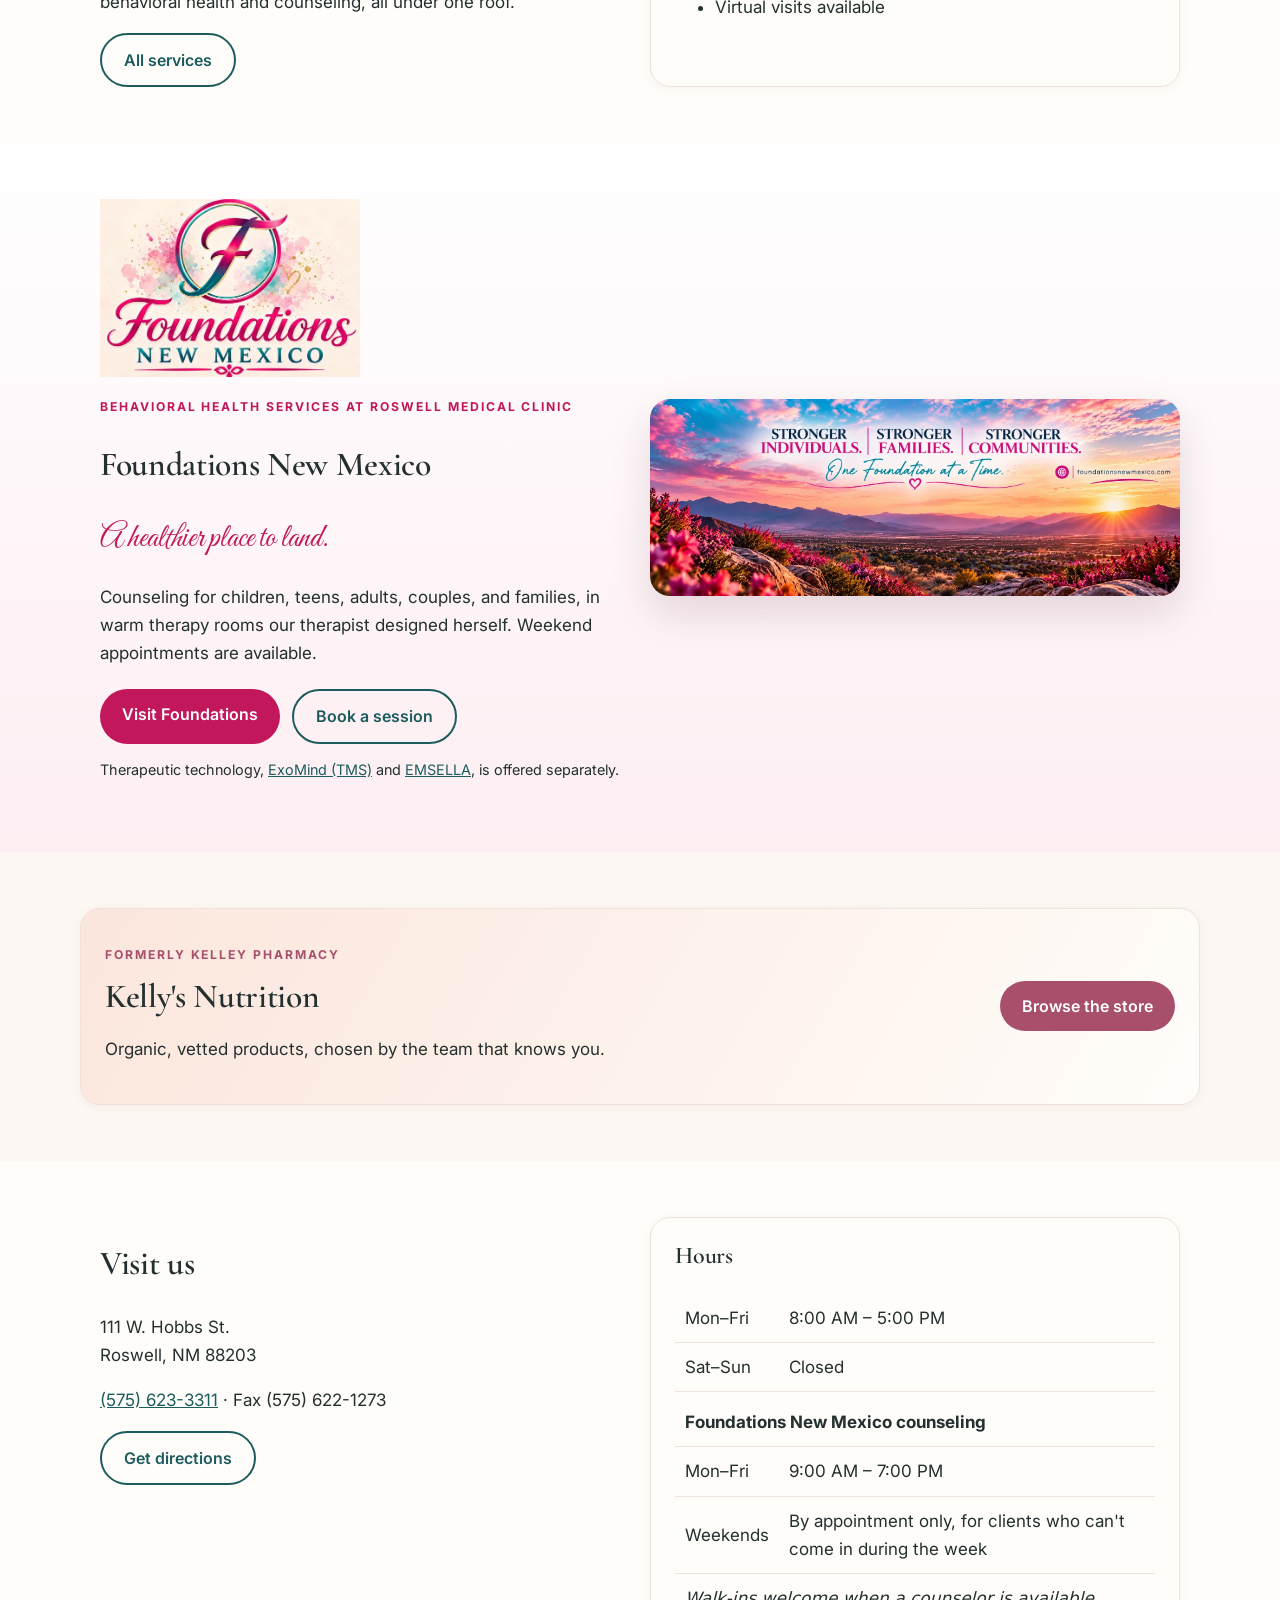
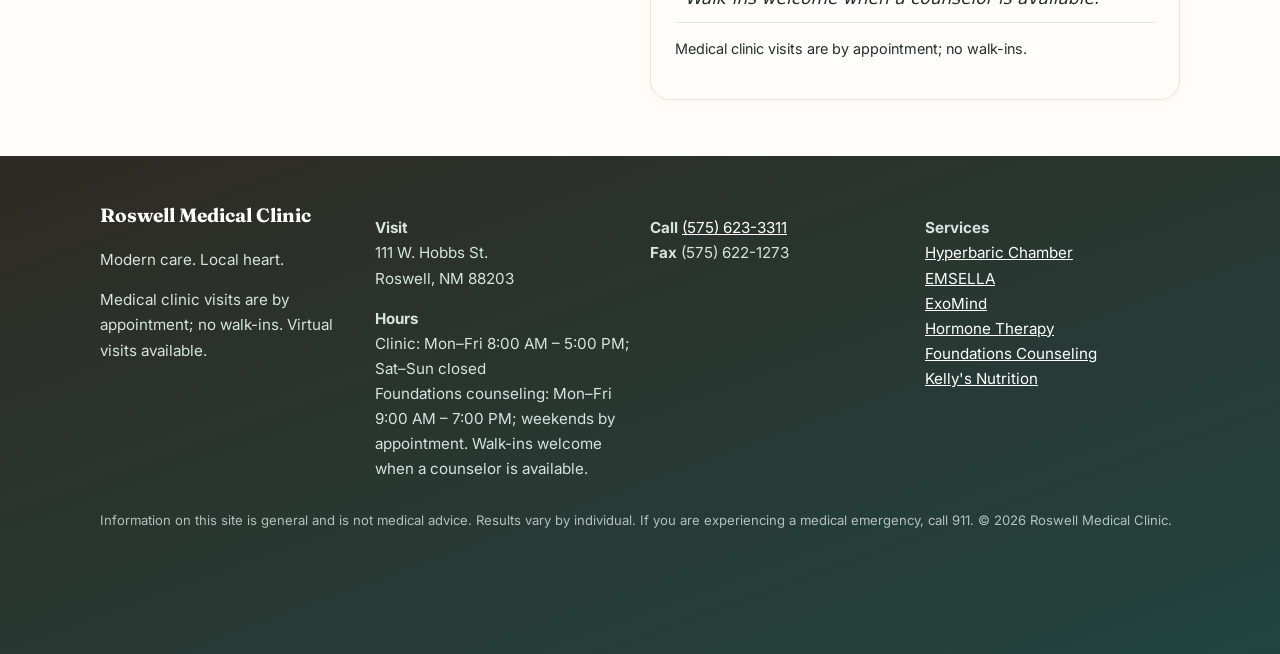
==== commit 078ed454: "Roswell preview QA pass (2/3)" ====
--- a/roswell-medical/index.html
+++ b/roswell-medical/index.html
@@ -3,7 +3,7 @@
 <meta property="og:title" content="Roswell Medical Clinic | Family Medicine & Wellness in Roswell, NM"><meta property="og:description" content="Roswell Medical Clinic on W. Hobbs St.: family medicine, in-house lab, rapid testing, behavioral health, hormone therapy, hyperbaric, EMSELLA, ExoMind, and Kelly's Nutrition. Call (575) 623-3311."><meta name="theme-color" content="#1d5c5e">
 <link rel="preconnect" href="https://fonts.googleapis.com"><link href="https://fonts.googleapis.com/css2?family=Cormorant+Garamond:wght@500;600;700&family=Great+Vibes&family=Playfair+Display:wght@700;900&family=Fraunces:wght@600&family=Inter:wght@400;500;600;700&display=swap" rel="stylesheet">
 <link rel="stylesheet" href="styles.css"><script type="application/ld+json">{"@context": "https://schema.org", "@type": ["MedicalClinic", "LocalBusiness"], "name": "Roswell Medical Clinic", "slogan": "Modern care. Local heart.", "telephone": "+1-575-623-3311", "faxNumber": "+1-575-622-1273", "address": {"@type": "PostalAddress", "streetAddress": "111 W. Hobbs St.", "addressLocality": "Roswell", "addressRegion": "NM", "postalCode": "88203", "addressCountry": "US"}, "url": "https://roswellmedical.com/", "openingHours": "Mo-Fr 08:00-17:00", "medicalSpecialty": ["PrimaryCare", "Psychiatric"], "availableService": []}</script></head><body>
-<a class="skip" href="#main">Skip to content</a><div class="preview">Design preview for Roswell Medical Clinic owners — not the live clinic site. Items marked <span class="confirm">[confirm]</span> need owner review.</div>
+<a class="skip" href="#main">Skip to content</a><div class="preview">Design preview for Roswell Medical Clinic owners — not the live clinic site.</div>
 <header><div class="wrap hbar"><a class="logo" href="index.html"><svg width="34" height="34" viewBox="0 0 34 34" aria-hidden="true"><rect width="34" height="34" rx="9" fill="#1d5c5e"/><path d="M14 8h6v6h6v6h-6v6h-6v-6H8v-6h6z" fill="#fff"/><circle cx="26" cy="8" r="3" fill="#c47a90"/></svg><span>Roswell Medical Clinic</span></a>
 <button class="menu-t" aria-expanded="false" aria-controls="nav" onclick="var n=document.getElementById('nav');n.classList.toggle('open');this.setAttribute('aria-expanded',n.classList.contains('open'))">Menu</button>
 <nav id="nav" aria-label="Main"><ul><li><a href="index.html" aria-current="page">Home</a></li><li><a href="services.html">Services</a></li><li><a href="kellys-nutrition.html">Kelly's Nutrition</a></li><li><a href="providers.html">Providers</a></li><li><a href="contact.html">Contact</a></li></ul></nav><a class="btn" href="book.html">Request appointment</a></div></header>
@@ -16,7 +16,7 @@
 <section><div class="wrap card" style="display:flex;flex-wrap:wrap;gap:24px;align-items:center;justify-content:space-between;background:linear-gradient(120deg,#fbe6dc,#fffdfa)"><div><p class="eyebrow">Formerly Kelley Pharmacy</p><h2 style="margin:.2em 0">Kelly's Nutrition</h2><p>Organic, vetted products, chosen by the team that knows you.</p></div><a class="btn" href="kellys-nutrition.html">Browse the store</a></div></section>
 <section style="background:var(--card)"><div class="wrap grid"><div><h2>Visit us</h2><p>111 W. Hobbs St.<br>Roswell, NM 88203</p><p><a href="tel:+15756233311">(575) 623-3311</a> · Fax (575) 622-1273</p><a class="btn ghost" href="https://maps.google.com/?q=111+W+Hobbs+St+Roswell+NM+88203">Get directions</a></div><div class="card"><h3>Hours</h3><table><tr><td>Mon–Fri</td><td>8:00 AM – 5:00 PM</td></tr><tr><td>Sat–Sun</td><td>Closed</td></tr><tr><th colspan="2" style="padding-top:16px">Foundations New Mexico counseling</th></tr><tr><td>Mon–Fri</td><td>9:00 AM – 7:00 PM</td></tr><tr><td>Weekends</td><td>By appointment only, for clients who can't come in during the week</td></tr><tr><td colspan="2"><em>Walk-ins welcome when a counselor is available.</em></td></tr></table><p style="font-size:.9rem">Medical clinic visits are by appointment; no walk-ins.</p></div></div></section></main>
 <footer><div class="wrap grid"><div><strong style="font-family:Fraunces,serif;font-size:1.2rem;color:#fff">Roswell Medical Clinic</strong><p>Modern care. Local heart.</p><p>Medical clinic visits are by appointment; no walk-ins. Virtual visits available.</p></div>
-<div><p><strong>Visit</strong><br>111 W. Hobbs St.<br>Roswell, NM 88203</p><p><strong>Hours</strong><br>Clinic: Mon–Fri 8:00 AM – 5:00 PM; Sat–Sun closed<br>Foundations counseling: Mon–Fri 9:00 AM – 7:00 PM; weekends by appointment. Walk-ins welcome when a counselor is available.</p></div><div><p><strong>Call</strong> <a href="tel:+15756233311">(575) 623-3311</a><br><strong>Fax</strong> (575) 622-1273<br><strong>Email</strong> appointments@roswellmedical.com <span class="confirm">[confirm]</span></p></div>
-<div><p><strong>Services</strong><br><a href="hyperbaric-chamber-roswell-nm.html">Hyperbaric Chamber</a><br><a href="emsella-roswell-nm.html">EMSELLA</a><br><a href="exomind-roswell-nm.html">ExoMind</a><br><a href="hormone-therapy-roswell-nm.html">Hormone Therapy</a></p></div></div>
+<div><p><strong>Visit</strong><br>111 W. Hobbs St.<br>Roswell, NM 88203</p><p><strong>Hours</strong><br>Clinic: Mon–Fri 8:00 AM – 5:00 PM; Sat–Sun closed<br>Foundations counseling: Mon–Fri 9:00 AM – 7:00 PM; weekends by appointment. Walk-ins welcome when a counselor is available.</p></div><div><p><strong>Call</strong> <a href="tel:+15756233311">(575) 623-3311</a><br><strong>Fax</strong> (575) 622-1273</p></div>
+<div><p><strong>Services</strong><br><a href="hyperbaric-chamber-roswell-nm.html">Hyperbaric Chamber</a><br><a href="emsella-roswell-nm.html">EMSELLA</a><br><a href="exomind-roswell-nm.html">ExoMind</a><br><a href="hormone-therapy-roswell-nm.html">Hormone Therapy</a><br><a href="behavioral-health-counseling-roswell-nm.html">Foundations Counseling</a><br><a href="kellys-nutrition.html">Kelly's Nutrition</a></p></div></div>
 <div class="wrap"><p style="font-size:.82rem;opacity:.8">Information on this site is general and is not medical advice. Results vary by individual. If you are experiencing a medical emergency, call 911. © 2026 Roswell Medical Clinic.</p></div></footer>
 <div class="mbar"><a class="btn ghost" href="tel:+15756233311">Call</a><a class="btn" href="book.html">Book</a></div><script src="site.js" defer></script></body></html>
